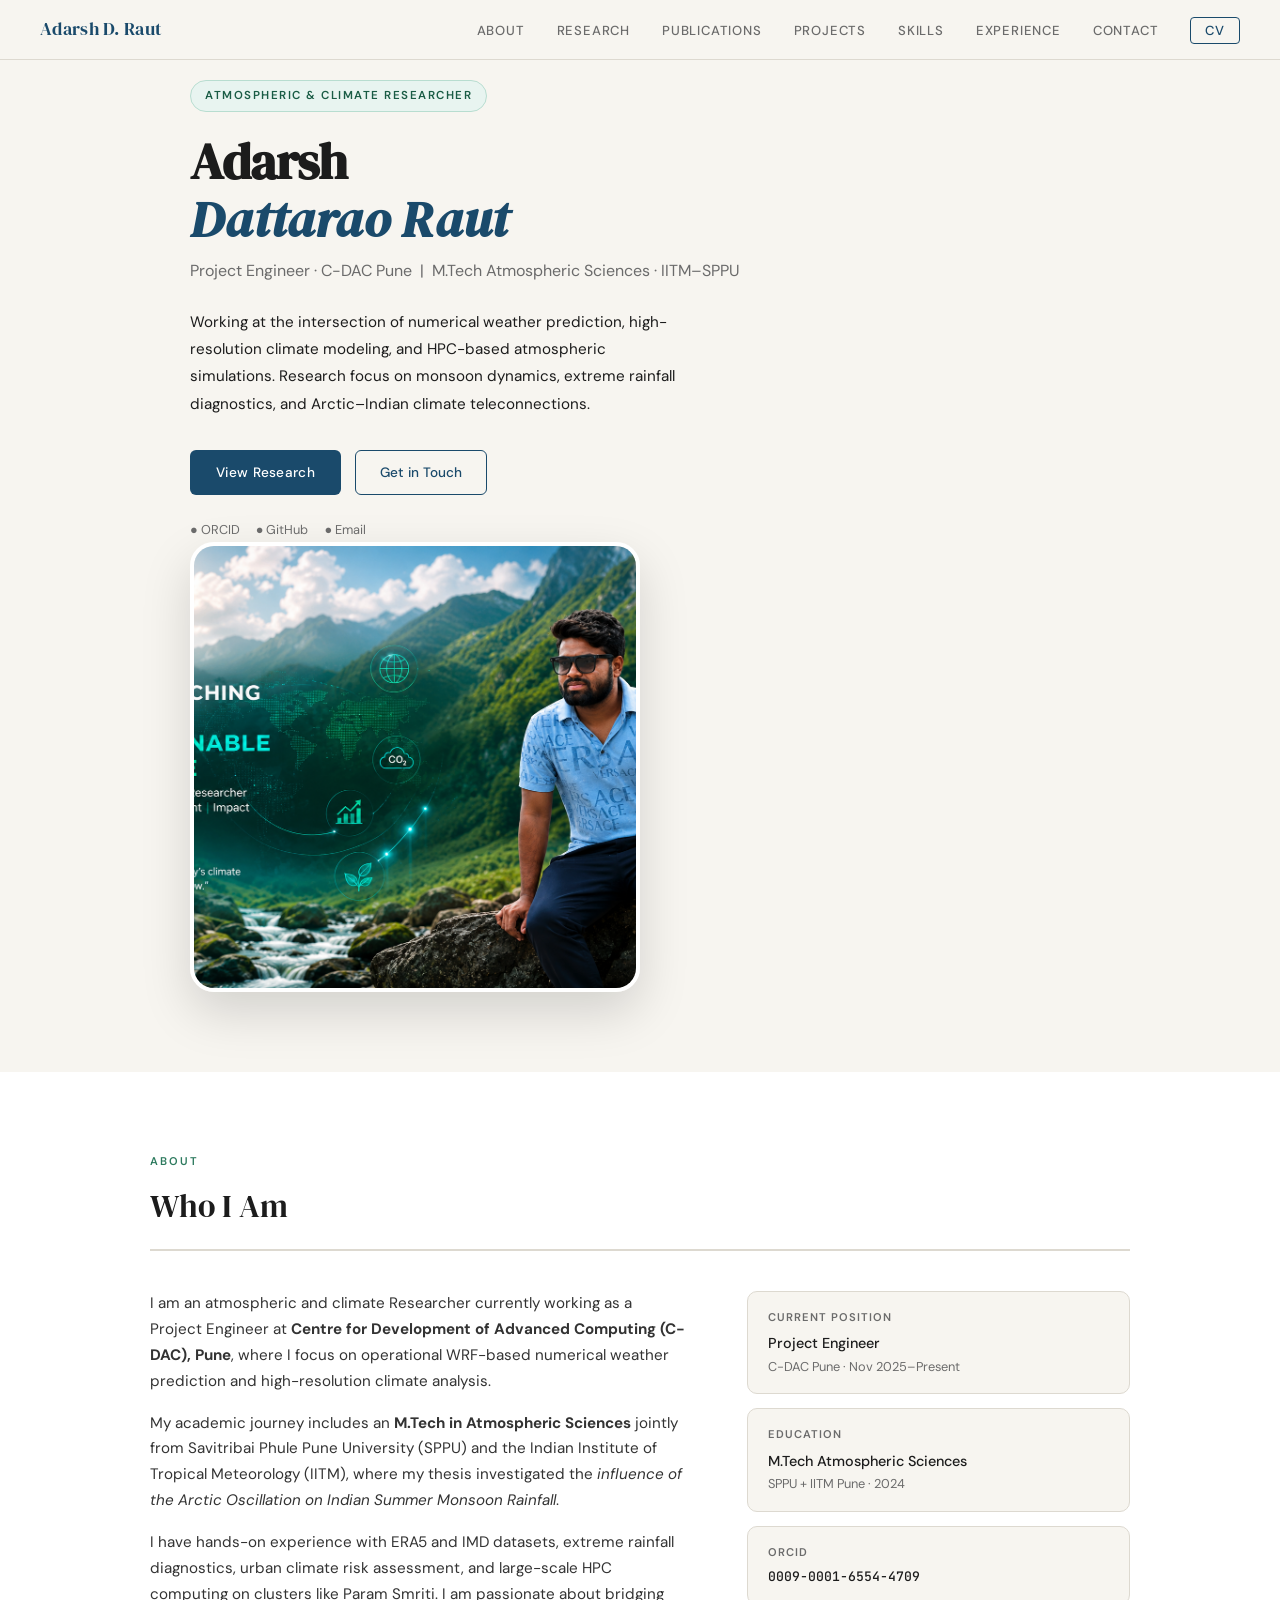
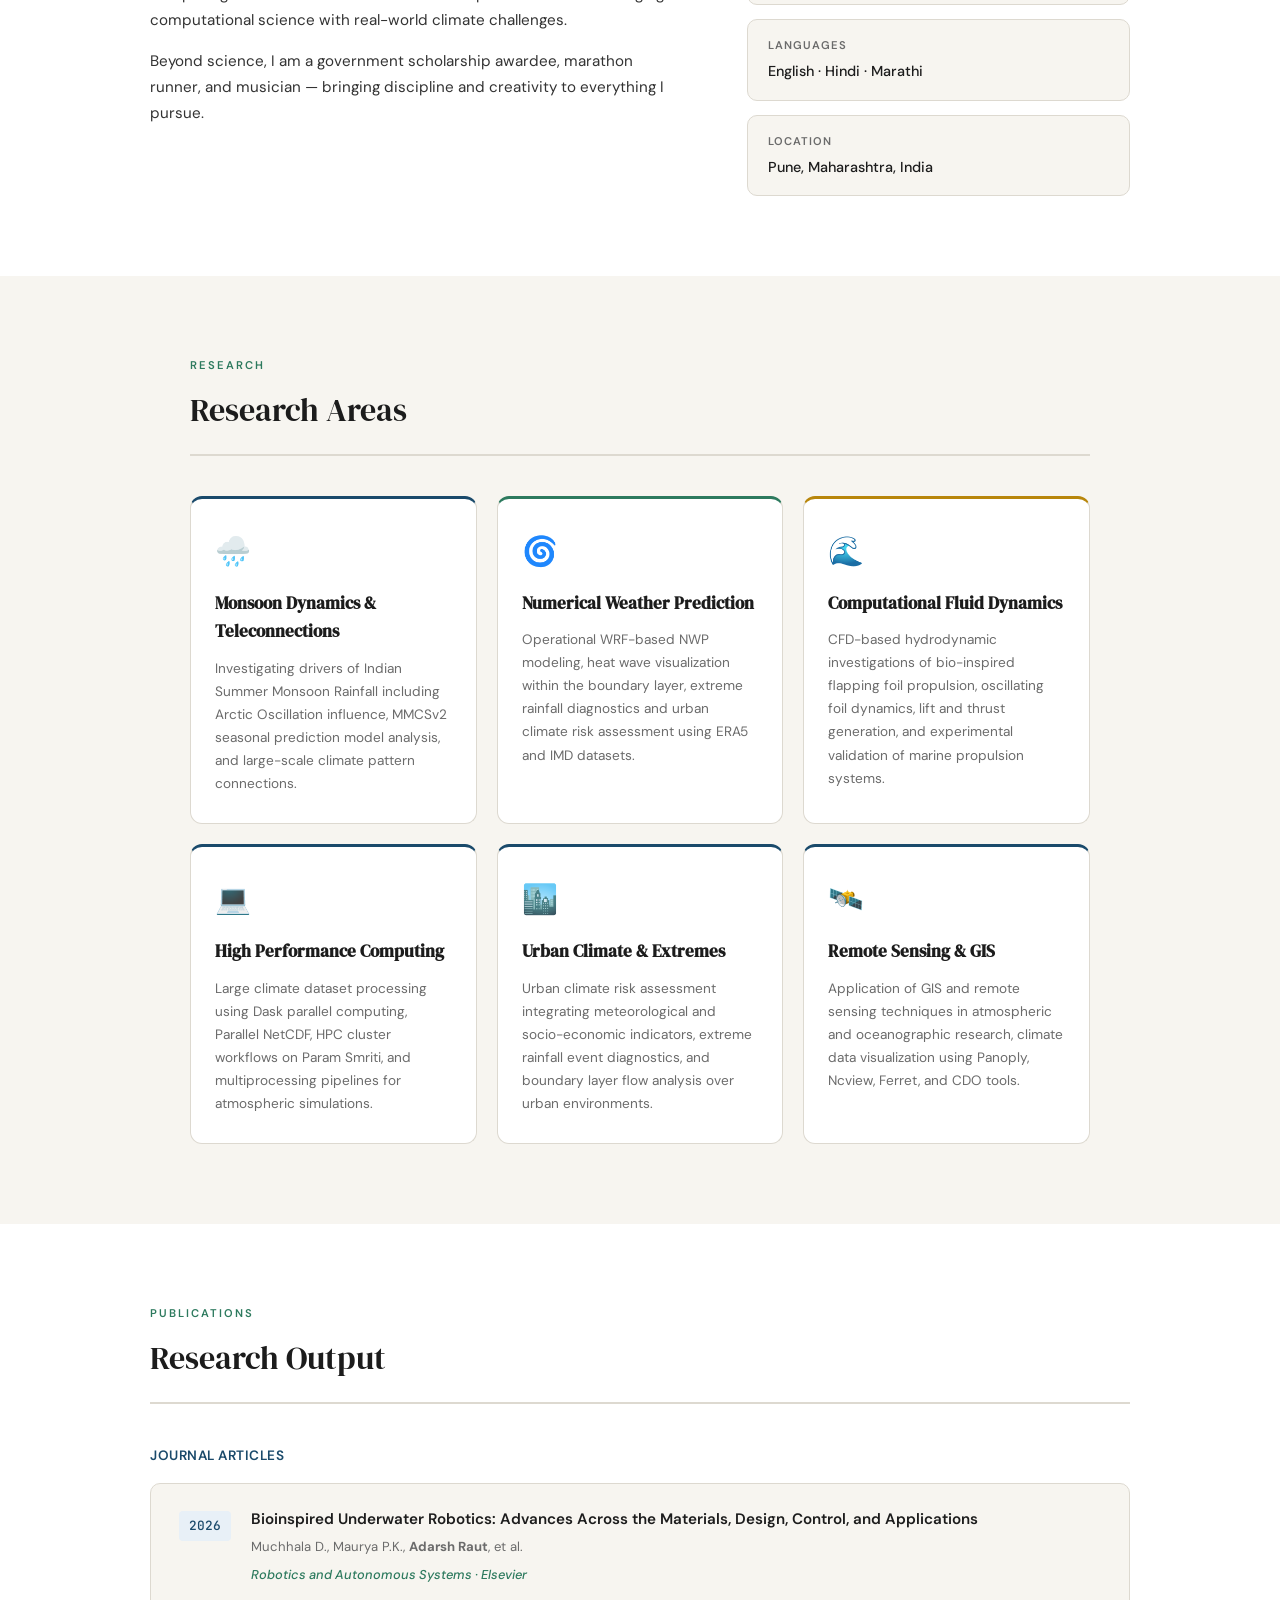
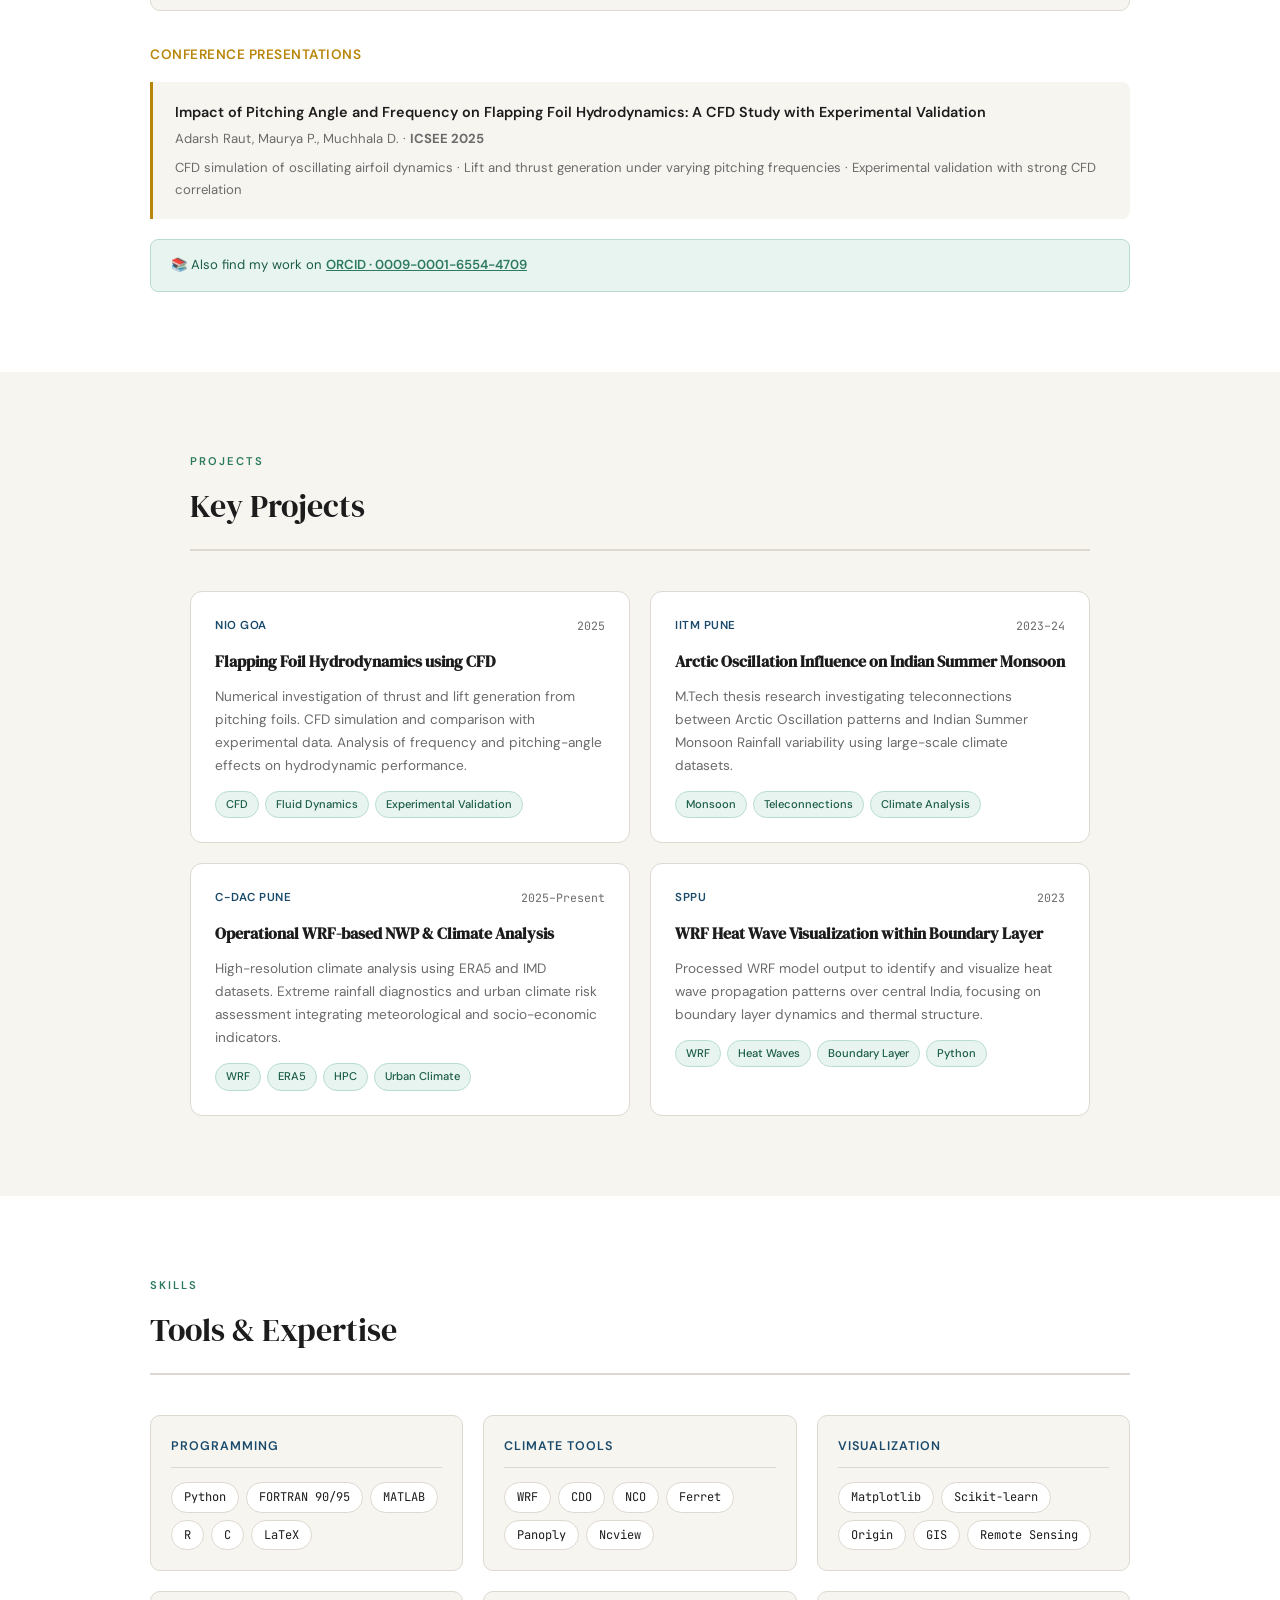
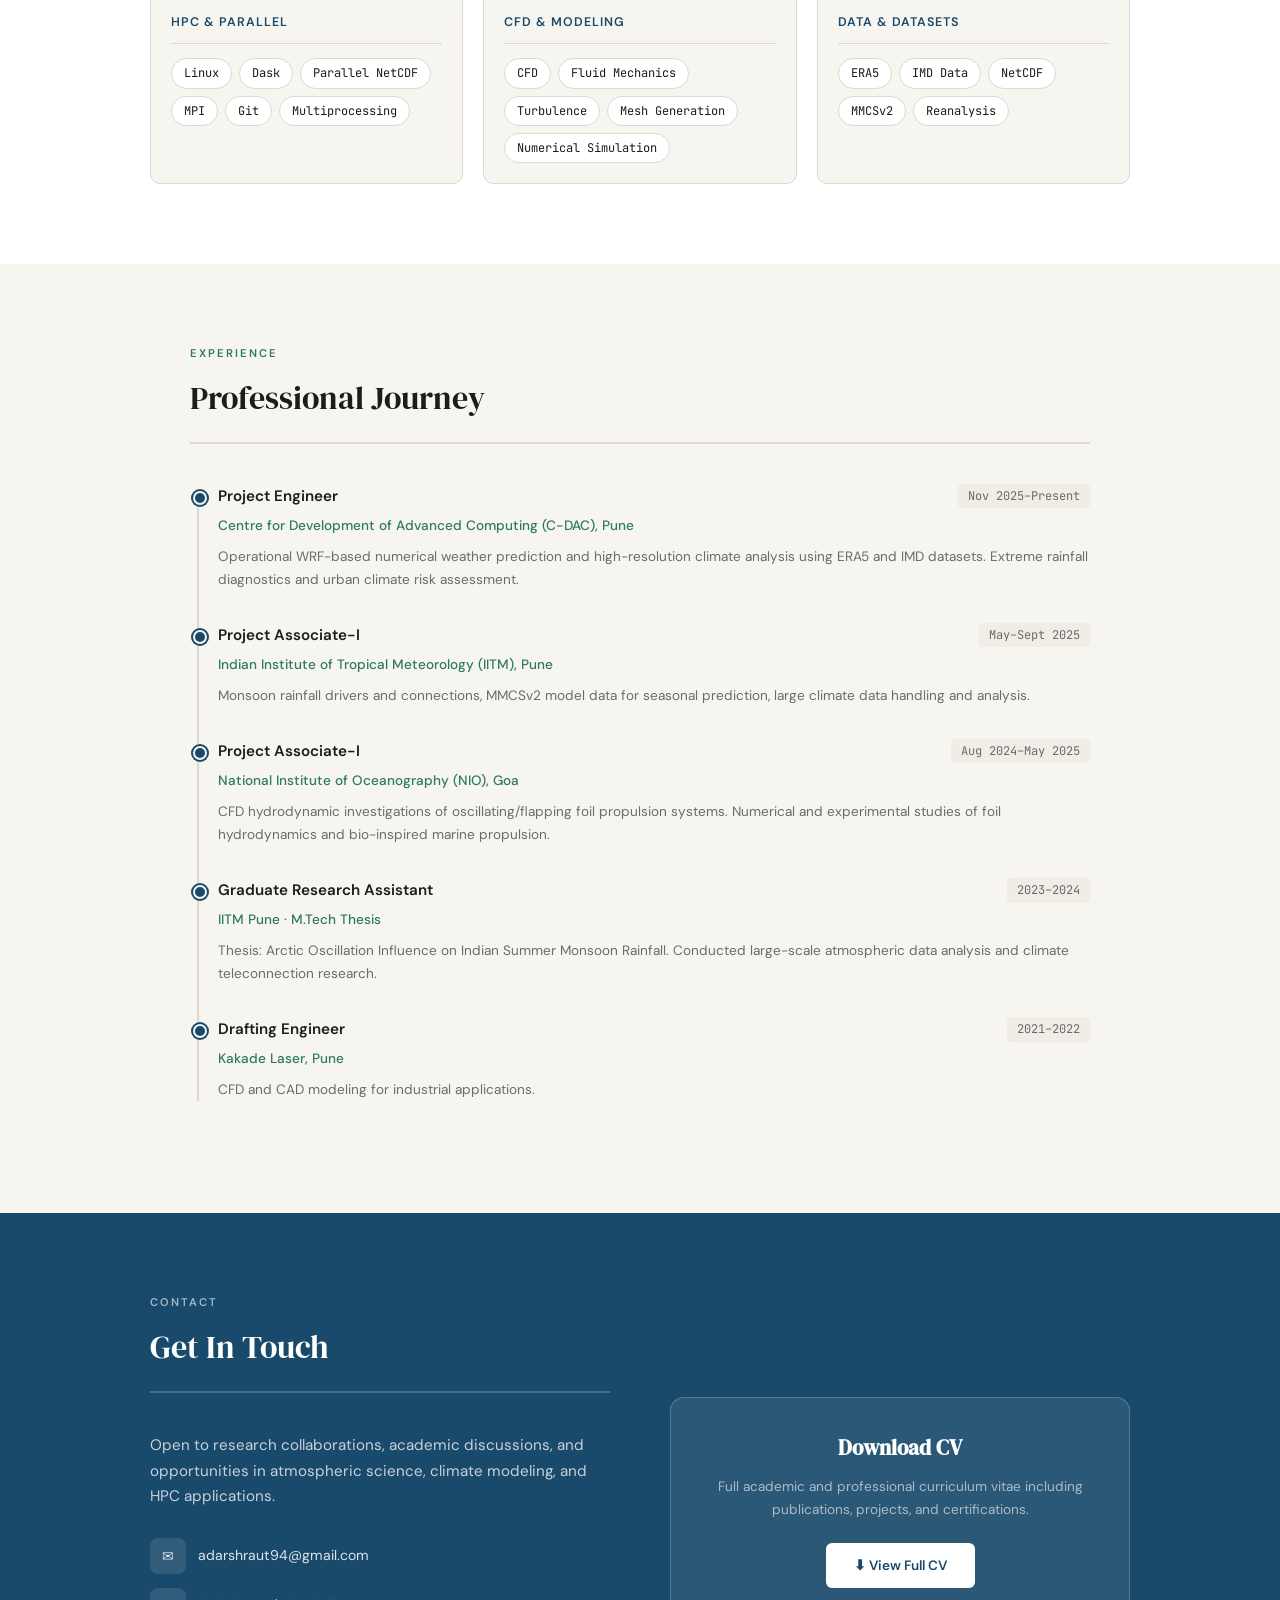
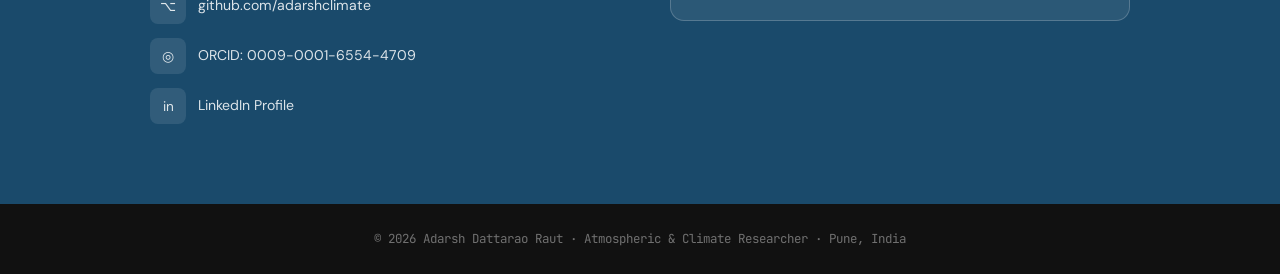
==== portfolio/index.html @ c112fa83 "Update #hero section styles in index.html Refactored the #hero section styles for improved layout an" ====
<!DOCTYPE html>
<html lang="en">
<head>
<meta charset="UTF-8">
<meta name="viewport" content="width=device-width, initial-scale=1.0">
<title>Adarsh Dattarao Raut | Climate & Atmospheric Researcher</title>
<style>
@import url('https://fonts.googleapis.com/css2?family=DM+Serif+Display:ital@0;1&family=DM+Sans:wght@300;400;500;600&family=JetBrains+Mono:wght@400;500&display=swap');

:root {
  --bg: #f7f5f0;
  --surface: #ffffff;
  --surface2: #f0ede6;
  --accent: #1a4a6b;
  --accent2: #2d7a5e;
  --gold: #b8860b;
  --text: #1c1c1c;
  --muted: #6b6b6b;
  --border: #ddd9d0;
  --tag-bg: #e8f4f0;
  --tag-text: #1a5c45;
}

* { margin: 0; padding: 0; box-sizing: border-box; }

html { scroll-behavior: smooth; }

body {
  font-family: 'DM Sans', sans-serif;
  background: var(--bg);
  color: var(--text);
  font-size: 16px;
  line-height: 1.7;
}

/* NAV */
nav {
  position: fixed;
  top: 0; left: 0; right: 0;
  background: rgba(247,245,240,0.95);
  backdrop-filter: blur(8px);
  border-bottom: 1px solid var(--border);
  z-index: 100;
  padding: 0 40px;
  display: flex;
  align-items: center;
  justify-content: space-between;
  height: 60px;
}

.nav-logo {
  font-family: 'DM Serif Display', serif;
  font-size: 1.1rem;
  color: var(--accent);
  letter-spacing: 0.3px;
}

.nav-links {
  display: flex;
  gap: 32px;
  list-style: none;
}

.nav-links a {
  text-decoration: none;
  color: var(--muted);
  font-size: 0.82rem;
  font-weight: 500;
  letter-spacing: 0.8px;
  text-transform: uppercase;
  transition: color 0.2s;
}

.nav-links a:hover { color: var(--accent); }

/* SECTIONS */
section { padding: 80px 40px; max-width: 980px; margin: 0 auto; }

/* HERO */
#hero{
    min-height:100vh;

    background:
    linear-gradient(
        rgba(247,245,240,0.92),
        rgba(247,245,240,0.92)
    ),
    url("climate-bg.jpg");

    background-size:cover;
    background-position:center;
}

.hero-tag {
  display: inline-block;
  background: var(--tag-bg);
  color: var(--tag-text);
  font-size: 0.72rem;
  font-weight: 600;
  letter-spacing: 1.5px;
  text-transform: uppercase;
  padding: 5px 14px;
  border-radius: 20px;
  margin-bottom: 20px;
  border: 1px solid #b8ddd0;
}

.hero h1 {
  font-family: 'DM Serif Display', serif;
  font-size: 3.2rem;
  line-height: 1.15;
  color: var(--text);
  margin-bottom: 8px;
}

.hero h1 em {
  font-style: italic;
  color: var(--accent);
}

.hero-subtitle {
  font-size: 1rem;
  color: var(--muted);
  margin-bottom: 24px;
  font-weight: 400;
}

.hero-desc {
  font-size: 0.95rem;
  color: var(--text);
  max-width: 500px;
  margin-bottom: 32px;
  line-height: 1.8;
}

.hero-btns {
  display: flex;
  gap: 14px;
  flex-wrap: wrap;
}

.btn-primary {
  background: var(--accent);
  color: #fff;
  padding: 11px 26px;
  border-radius: 6px;
  text-decoration: none;
  font-size: 0.85rem;
  font-weight: 500;
  letter-spacing: 0.3px;
  transition: background 0.2s;
}

.btn-primary:hover { background: #153d5a; }

.btn-outline {
  border: 1.5px solid var(--accent);
  color: var(--accent);
  padding: 10px 24px;
  border-radius: 6px;
  text-decoration: none;
  font-size: 0.85rem;
  font-weight: 500;
  transition: all 0.2s;
}

.btn-outline:hover { background: var(--accent); color: #fff; }

.hero-avatar{
    width:450px;
    height:450px;
    border-radius:24px;
    overflow:hidden;
    box-shadow:0 20px 50px rgba(0,0,0,0.15);
    border:4px solid white;
}

.hero-avatar img{
    width:100%;
    height:100%;
    object-fit:cover;
}

.hero-links {
  display: flex;
  gap: 16px;
  margin-top: 24px;
}

.hero-links a {
  font-size: 0.8rem;
  color: var(--muted);
  text-decoration: none;
  display: flex;
  align-items: center;
  gap: 5px;
  border-bottom: 1px solid transparent;
  transition: all 0.2s;
}

.hero-links a:hover { color: var(--accent); border-color: var(--accent); }

/* SECTION HEADER */
.sec-label {
  font-size: 0.7rem;
  font-weight: 600;
  letter-spacing: 2px;
  text-transform: uppercase;
  color: var(--accent2);
  margin-bottom: 8px;
}

.sec-title {
  font-family: 'DM Serif Display', serif;
  font-size: 2rem;
  color: var(--text);
  margin-bottom: 40px;
  padding-bottom: 16px;
  border-bottom: 2px solid var(--border);
}

/* ABOUT */
#about { background: var(--surface); max-width: 100%; padding: 80px 10%; }
.about-inner { max-width: 980px; margin: 0 auto; }

.about-grid {
  display: grid;
  grid-template-columns: 1.4fr 1fr;
  gap: 60px;
  align-items: start;
}

.about-text p { margin-bottom: 16px; font-size: 0.95rem; color: #333; }

.about-info { display: flex; flex-direction: column; gap: 14px; }

.info-card {
  background: var(--bg);
  border: 1px solid var(--border);
  border-radius: 10px;
  padding: 16px 20px;
}

.info-card .label {
  font-size: 0.7rem;
  font-weight: 600;
  letter-spacing: 1px;
  text-transform: uppercase;
  color: var(--muted);
  margin-bottom: 4px;
}

.info-card .value {
  font-size: 0.9rem;
  color: var(--text);
  font-weight: 500;
}

.info-card .sub {
  font-size: 0.8rem;
  color: var(--muted);
}

/* RESEARCH */
#research { background: var(--bg); }

.research-grid {
  display: grid;
  grid-template-columns: repeat(3, 1fr);
  gap: 20px;
}

.research-card {
  background: var(--surface);
  border: 1px solid var(--border);
  border-radius: 12px;
  padding: 28px 24px;
  transition: transform 0.2s, box-shadow 0.2s;
  border-top: 3px solid var(--accent);
}

.research-card:nth-child(2) { border-top-color: var(--accent2); }
.research-card:nth-child(3) { border-top-color: var(--gold); }

.research-card:hover { transform: translateY(-3px); box-shadow: 0 8px 24px rgba(0,0,0,0.08); }

.research-icon {
  font-size: 1.8rem;
  margin-bottom: 14px;
}

.research-card h3 {
  font-family: 'DM Serif Display', serif;
  font-size: 1.05rem;
  margin-bottom: 10px;
  color: var(--text);
}

.research-card p { font-size: 0.85rem; color: var(--muted); line-height: 1.7; }

/* PUBLICATIONS */
#publications { background: var(--surface); max-width: 100%; padding: 80px 10%; }
.pub-inner { max-width: 980px; margin: 0 auto; }

.pub-item {
  background: var(--bg);
  border: 1px solid var(--border);
  border-radius: 10px;
  padding: 24px 28px;
  margin-bottom: 16px;
  display: flex;
  gap: 20px;
  align-items: flex-start;
}

.pub-year {
  font-family: 'JetBrains Mono', monospace;
  font-size: 0.8rem;
  color: var(--accent);
  font-weight: 500;
  background: #e8f0f7;
  padding: 4px 10px;
  border-radius: 4px;
  flex-shrink: 0;
  margin-top: 3px;
}

.pub-content h4 {
  font-size: 0.95rem;
  font-weight: 600;
  color: var(--text);
  margin-bottom: 5px;
  line-height: 1.5;
}

.pub-content .authors {
  font-size: 0.82rem;
  color: var(--muted);
  margin-bottom: 6px;
}

.pub-content .journal {
  font-size: 0.8rem;
  color: var(--accent2);
  font-style: italic;
  font-weight: 500;
}

.conf-item {
  border-left: 3px solid var(--gold);
  background: var(--bg);
  padding: 18px 22px;
  margin-bottom: 12px;
  border-radius: 0 8px 8px 0;
}

.conf-item h4 { font-size: 0.9rem; font-weight: 600; margin-bottom: 4px; }
.conf-item p  { font-size: 0.82rem; color: var(--muted); }

/* PROJECTS */
#projects { background: var(--bg); }

.projects-grid {
  display: grid;
  grid-template-columns: repeat(2, 1fr);
  gap: 20px;
}

.project-card {
  background: var(--surface);
  border: 1px solid var(--border);
  border-radius: 12px;
  padding: 24px;
  transition: transform 0.2s;
}

.project-card:hover { transform: translateY(-2px); }

.project-card .proj-meta {
  display: flex;
  justify-content: space-between;
  align-items: center;
  margin-bottom: 12px;
}

.proj-org {
  font-size: 0.72rem;
  font-weight: 600;
  letter-spacing: 0.5px;
  color: var(--accent);
  text-transform: uppercase;
}

.proj-year {
  font-family: 'JetBrains Mono', monospace;
  font-size: 0.72rem;
  color: var(--muted);
}

.project-card h3 {
  font-family: 'DM Serif Display', serif;
  font-size: 1rem;
  margin-bottom: 10px;
}

.project-card p { font-size: 0.85rem; color: var(--muted); line-height: 1.7; }

.proj-tags { display: flex; flex-wrap: wrap; gap: 6px; margin-top: 14px; }

.tag {
  background: var(--tag-bg);
  color: var(--tag-text);
  font-size: 0.7rem;
  font-weight: 500;
  padding: 3px 10px;
  border-radius: 20px;
  border: 1px solid #b8ddd0;
}

/* SKILLS */
#skills { background: var(--surface); max-width: 100%; padding: 80px 10%; }
.skills-inner { max-width: 980px; margin: 0 auto; }

.skills-grid {
  display: grid;
  grid-template-columns: repeat(3, 1fr);
  gap: 20px;
}

.skill-group {
  background: var(--bg);
  border: 1px solid var(--border);
  border-radius: 10px;
  padding: 20px;
}

.skill-group h3 {
  font-size: 0.78rem;
  font-weight: 600;
  letter-spacing: 1px;
  text-transform: uppercase;
  color: var(--accent);
  margin-bottom: 14px;
  padding-bottom: 10px;
  border-bottom: 1px solid var(--border);
}

.skill-list {
  display: flex;
  flex-wrap: wrap;
  gap: 7px;
}

.skill-pill {
  background: var(--surface);
  border: 1px solid var(--border);
  border-radius: 20px;
  font-size: 0.75rem;
  padding: 4px 12px;
  color: var(--text);
  font-family: 'JetBrains Mono', monospace;
}

/* EXPERIENCE TIMELINE */
#experience { background: var(--bg); }

.timeline { position: relative; padding-left: 28px; }

.timeline::before {
  content: '';
  position: absolute;
  left: 7px; top: 6px; bottom: 0;
  width: 2px;
  background: var(--border);
}

.timeline-item {
  position: relative;
  margin-bottom: 32px;
}

.timeline-item::before {
  content: '';
  position: absolute;
  left: -25px; top: 7px;
  width: 10px; height: 10px;
  border-radius: 50%;
  background: var(--accent);
  border: 2px solid var(--bg);
  box-shadow: 0 0 0 2px var(--accent);
}

.timeline-item .t-header {
  display: flex;
  justify-content: space-between;
  align-items: flex-start;
  margin-bottom: 4px;
}

.timeline-item h3 {
  font-size: 0.95rem;
  font-weight: 600;
  color: var(--text);
}

.t-date {
  font-family: 'JetBrains Mono', monospace;
  font-size: 0.75rem;
  color: var(--muted);
  background: var(--surface2);
  padding: 2px 10px;
  border-radius: 4px;
  flex-shrink: 0;
}

.t-org {
  font-size: 0.85rem;
  color: var(--accent2);
  font-weight: 500;
  margin-bottom: 8px;
}

.timeline-item p {
  font-size: 0.85rem;
  color: var(--muted);
  line-height: 1.7;
}

/* CONTACT */
#contact { background: var(--accent); max-width: 100%; padding: 80px 10%; }

.contact-inner {
  max-width: 980px;
  margin: 0 auto;
  display: grid;
  grid-template-columns: 1fr 1fr;
  gap: 60px;
  align-items: center;
}

#contact .sec-label { color: rgba(255,255,255,0.6); }
#contact .sec-title { color: #fff; border-color: rgba(255,255,255,0.2); }

.contact-desc { color: rgba(255,255,255,0.75); font-size: 0.95rem; margin-bottom: 28px; }

.contact-links { display: flex; flex-direction: column; gap: 14px; }

.contact-link {
  display: flex;
  align-items: center;
  gap: 12px;
  color: rgba(255,255,255,0.85);
  text-decoration: none;
  font-size: 0.88rem;
  transition: color 0.2s;
}

.contact-link:hover { color: #fff; }

.contact-link .c-icon {
  width: 36px; height: 36px;
  background: rgba(255,255,255,0.1);
  border-radius: 8px;
  display: flex;
  align-items: center;
  justify-content: center;
  font-size: 0.85rem;
  flex-shrink: 0;
}

.cv-box {
  background: rgba(255,255,255,0.08);
  border: 1px solid rgba(255,255,255,0.2);
  border-radius: 14px;
  padding: 32px;
  text-align: center;
}

.cv-box h3 {
  font-family: 'DM Serif Display', serif;
  font-size: 1.3rem;
  color: #fff;
  margin-bottom: 10px;
}

.cv-box p { color: rgba(255,255,255,0.6); font-size: 0.85rem; margin-bottom: 22px; }

.btn-white {
  background: #fff;
  color: var(--accent);
  padding: 11px 28px;
  border-radius: 6px;
  text-decoration: none;
  font-size: 0.85rem;
  font-weight: 600;
  display: inline-block;
  transition: background 0.2s;
}

.btn-white:hover { background: #f0f0f0; }

/* FOOTER */
footer {
  background: #111;
  color: rgba(255,255,255,0.4);
  text-align: center;
  padding: 24px;
  font-size: 0.78rem;
  font-family: 'JetBrains Mono', monospace;
}

/* RESPONSIVE */
@media (max-width: 768px) {
  nav { padding: 0 20px; }
  .nav-links { gap: 16px; }
  .nav-links a { font-size: 0.72rem; }
  section { padding: 60px 20px; }
  #hero, #about, #publications, #skills, #contact { padding-left: 20px; padding-right: 20px; }
  .hero-inner { grid-template-columns: 1fr; }
  .hero-avatar { width: 140px; height: 140px; font-size: 2.5rem; margin: 0 auto; }
  .hero h1 { font-size: 2.2rem; }
  .about-grid, .research-grid, .projects-grid, .skills-grid, .contact-inner { grid-template-columns: 1fr; }
}
</style>
</head>
<body>

<!-- NAV -->
<nav>
  <div class="nav-logo">Adarsh D. Raut</div>
  <ul class="nav-links">
    <li><a href="#about">About</a></li>
    <li><a href="#research">Research</a></li>
    <li><a href="#publications">Publications</a></li>
    <li><a href="#projects">Projects</a></li>
    <li><a href="#skills">Skills</a></li>
    <li><a href="#experience">Experience</a></li>
    <li><a href="#contact">Contact</a></li>
    <li><a href="https://adarshclimate.github.io" target="_blank" style="color:var(--accent); border:1px solid var(--accent); padding:4px 14px; border-radius:4px;">CV</a></li>
  </ul>
</nav>

<!-- HERO -->
<section id="hero">
  <div class="hero-inner">
    <div class="hero">
      <div class="hero-tag">Atmospheric & Climate Researcher</div>
      <h1>Adarsh<br><em>Dattarao Raut</em></h1>
      <div class="hero-subtitle">Project Engineer · C-DAC Pune &nbsp;|&nbsp; M.Tech Atmospheric Sciences · IITM–SPPU</div>
      <p class="hero-desc">
        Working at the intersection of numerical weather prediction, high-resolution climate modeling, 
        and HPC-based atmospheric simulations. Research focus on monsoon dynamics, extreme rainfall 
        diagnostics, and Arctic–Indian climate teleconnections.
      </p>
      <div class="hero-btns">
        <a href="#research" class="btn-primary">View Research</a>
        <a href="#contact" class="btn-outline">Get in Touch</a>
      </div>
      <div class="hero-links">
        <a href="https://orcid.org/0009-0001-6554-4709" target="_blank">&#9679; ORCID</a>
        <a href="https://github.com/adarshclimate" target="_blank">&#9679; GitHub</a>
        <a href="mailto:adarshraut94@gmail.com">&#9679; Email</a>
      </div>
    </div>
    <div class="hero-avatar">
    <img src="photo1.png" alt="Adarsh Raut">
</div>
  </div>
</section>

<!-- ABOUT -->
<section id="about">
  <div class="about-inner">
    <div class="sec-label">About</div>
    <div class="sec-title">Who I Am</div>
    <div class="about-grid">
      <div class="about-text">
        <p>
          I am an atmospheric and climate Researcher currently working as a Project Engineer at 
          <strong>Centre for Development of Advanced Computing (C-DAC), Pune</strong>, where I focus on 
          operational WRF-based numerical weather prediction and high-resolution climate analysis.
        </p>
        <p>
          My academic journey includes an <strong>M.Tech in Atmospheric Sciences</strong> jointly from 
          Savitribai Phule Pune University (SPPU) and the Indian Institute of Tropical Meteorology (IITM), 
          where my thesis investigated the <em>influence of the Arctic Oscillation on Indian Summer Monsoon Rainfall</em>.
        </p>
        <p>
          I have hands-on experience with ERA5 and IMD datasets, extreme rainfall diagnostics, urban climate 
          risk assessment, and large-scale HPC computing on clusters like Param Smriti. 
          I am passionate about bridging computational science with real-world climate challenges.
        </p>
        <p>
          Beyond science, I am a government scholarship awardee, marathon runner, and musician — 
          bringing discipline and creativity to everything I pursue.
        </p>
      </div>
      <div class="about-info">
        <div class="info-card">
          <div class="label">Current Position</div>
          <div class="value">Project Engineer</div>
          <div class="sub">C-DAC Pune · Nov 2025–Present</div>
        </div>
        <div class="info-card">
          <div class="label">Education</div>
          <div class="value">M.Tech Atmospheric Sciences</div>
          <div class="sub">SPPU + IITM Pune · 2024</div>
        </div>
        <div class="info-card">
          <div class="label">ORCID</div>
          <div class="value" style="font-family:'JetBrains Mono',monospace; font-size:0.82rem;">0009-0001-6554-4709</div>
        </div>
        <div class="info-card">
          <div class="label">Languages</div>
          <div class="value">English · Hindi · Marathi</div>
        </div>
        <div class="info-card">
          <div class="label">Location</div>
          <div class="value">Pune, Maharashtra, India</div>
        </div>
      </div>
    </div>
  </div>
</section>

<!-- RESEARCH -->
<section id="research">
  <div class="sec-label">Research</div>
  <div class="sec-title">Research Areas</div>
  <div class="research-grid">
    <div class="research-card">
      <div class="research-icon">🌧️</div>
      <h3>Monsoon Dynamics & Teleconnections</h3>
      <p>Investigating drivers of Indian Summer Monsoon Rainfall including Arctic Oscillation influence, MMCSv2 seasonal prediction model analysis, and large-scale climate pattern connections.</p>
    </div>
    <div class="research-card">
      <div class="research-icon">🌀</div>
      <h3>Numerical Weather Prediction</h3>
      <p>Operational WRF-based NWP modeling, heat wave visualization within the boundary layer, extreme rainfall diagnostics and urban climate risk assessment using ERA5 and IMD datasets.</p>
    </div>
    <div class="research-card">
      <div class="research-icon">🌊</div>
      <h3>Computational Fluid Dynamics</h3>
      <p>CFD-based hydrodynamic investigations of bio-inspired flapping foil propulsion, oscillating foil dynamics, lift and thrust generation, and experimental validation of marine propulsion systems.</p>
    </div>
    <div class="research-card">
      <div class="research-icon">💻</div>
      <h3>High Performance Computing</h3>
      <p>Large climate dataset processing using Dask parallel computing, Parallel NetCDF, HPC cluster workflows on Param Smriti, and multiprocessing pipelines for atmospheric simulations.</p>
    </div>
    <div class="research-card">
      <div class="research-icon">🏙️</div>
      <h3>Urban Climate & Extremes</h3>
      <p>Urban climate risk assessment integrating meteorological and socio-economic indicators, extreme rainfall event diagnostics, and boundary layer flow analysis over urban environments.</p>
    </div>
    <div class="research-card">
      <div class="research-icon">🛰️</div>
      <h3>Remote Sensing & GIS</h3>
      <p>Application of GIS and remote sensing techniques in atmospheric and oceanographic research, climate data visualization using Panoply, Ncview, Ferret, and CDO tools.</p>
    </div>
  </div>
</section>

<!-- PUBLICATIONS -->
<section id="publications">
  <div class="pub-inner">
    <div class="sec-label">Publications</div>
    <div class="sec-title">Research Output</div>

    <h3 style="font-size:0.85rem; font-weight:600; letter-spacing:0.5px; color:var(--accent); margin-bottom:16px; text-transform:uppercase;">Journal Articles</h3>

    <div class="pub-item">
      <div class="pub-year">2026</div>
      <div class="pub-content">
        <h4>Bioinspired Underwater Robotics: Advances Across the Materials, Design, Control, and Applications</h4>
        <div class="authors">Muchhala D., Maurya P.K., <strong>Adarsh Raut</strong>, et al.</div>
        <div class="journal">Robotics and Autonomous Systems · Elsevier</div>
      </div>
    </div>

    <h3 style="font-size:0.85rem; font-weight:600; letter-spacing:0.5px; color:var(--gold); margin-bottom:16px; margin-top:32px; text-transform:uppercase;">Conference Presentations</h3>

    <div class="conf-item">
      <h4>Impact of Pitching Angle and Frequency on Flapping Foil Hydrodynamics: A CFD Study with Experimental Validation</h4>
      <p>Adarsh Raut, Maurya P., Muchhala D. · <strong>ICSEE 2025</strong></p>
      <p style="margin-top:6px;">CFD simulation of oscillating airfoil dynamics · Lift and thrust generation under varying pitching frequencies · Experimental validation with strong CFD correlation</p>
    </div>

    <div style="margin-top:20px; background:var(--tag-bg); border:1px solid #b8ddd0; border-radius:8px; padding:14px 20px;">
      <p style="font-size:0.82rem; color:var(--tag-text);">
        &#128218; Also find my work on 
        <a href="https://orcid.org/0009-0001-6554-4709" target="_blank" style="color:var(--accent2); font-weight:600;">ORCID · 0009-0001-6554-4709</a>
      </p>
    </div>
  </div>
</section>

<!-- PROJECTS -->
<section id="projects">
  <div class="sec-label">Projects</div>
  <div class="sec-title">Key Projects</div>
  <div class="projects-grid">
    <div class="project-card">
      <div class="proj-meta">
        <span class="proj-org">NIO Goa</span>
        <span class="proj-year">2025</span>
      </div>
      <h3>Flapping Foil Hydrodynamics using CFD</h3>
      <p>Numerical investigation of thrust and lift generation from pitching foils. CFD simulation and comparison with experimental data. Analysis of frequency and pitching-angle effects on hydrodynamic performance.</p>
      <div class="proj-tags">
        <span class="tag">CFD</span>
        <span class="tag">Fluid Dynamics</span>
        <span class="tag">Experimental Validation</span>
      </div>
    </div>

    <div class="project-card">
      <div class="proj-meta">
        <span class="proj-org">IITM Pune</span>
        <span class="proj-year">2023–24</span>
      </div>
      <h3>Arctic Oscillation Influence on Indian Summer Monsoon</h3>
      <p>M.Tech thesis research investigating teleconnections between Arctic Oscillation patterns and Indian Summer Monsoon Rainfall variability using large-scale climate datasets.</p>
      <div class="proj-tags">
        <span class="tag">Monsoon</span>
        <span class="tag">Teleconnections</span>
        <span class="tag">Climate Analysis</span>
      </div>
    </div>

    <div class="project-card">
      <div class="proj-meta">
        <span class="proj-org">C-DAC Pune</span>
        <span class="proj-year">2025–Present</span>
      </div>
      <h3>Operational WRF-based NWP & Climate Analysis</h3>
      <p>High-resolution climate analysis using ERA5 and IMD datasets. Extreme rainfall diagnostics and urban climate risk assessment integrating meteorological and socio-economic indicators.</p>
      <div class="proj-tags">
        <span class="tag">WRF</span>
        <span class="tag">ERA5</span>
        <span class="tag">HPC</span>
        <span class="tag">Urban Climate</span>
      </div>
    </div>

    <div class="project-card">
      <div class="proj-meta">
        <span class="proj-org">SPPU</span>
        <span class="proj-year">2023</span>
      </div>
      <h3>WRF Heat Wave Visualization within Boundary Layer</h3>
      <p>Processed WRF model output to identify and visualize heat wave propagation patterns over central India, focusing on boundary layer dynamics and thermal structure.</p>
      <div class="proj-tags">
        <span class="tag">WRF</span>
        <span class="tag">Heat Waves</span>
        <span class="tag">Boundary Layer</span>
        <span class="tag">Python</span>
      </div>
    </div>
  </div>
</section>

<!-- SKILLS -->
<section id="skills">
  <div class="skills-inner">
    <div class="sec-label">Skills</div>
    <div class="sec-title">Tools & Expertise</div>
    <div class="skills-grid">
      <div class="skill-group">
        <h3>Programming</h3>
        <div class="skill-list">
          <span class="skill-pill">Python</span>
          <span class="skill-pill">FORTRAN 90/95</span>
          <span class="skill-pill">MATLAB</span>
          <span class="skill-pill">R</span>
          <span class="skill-pill">C</span>
          <span class="skill-pill">LaTeX</span>
        </div>
      </div>
      <div class="skill-group">
        <h3>Climate Tools</h3>
        <div class="skill-list">
          <span class="skill-pill">WRF</span>
          <span class="skill-pill">CDO</span>
          <span class="skill-pill">NCO</span>
          <span class="skill-pill">Ferret</span>
          <span class="skill-pill">Panoply</span>
          <span class="skill-pill">Ncview</span>
        </div>
      </div>
      <div class="skill-group">
        <h3>Visualization</h3>
        <div class="skill-list">
          <span class="skill-pill">Matplotlib</span>
          <span class="skill-pill">Scikit-learn</span>
          <span class="skill-pill">Origin</span>
          <span class="skill-pill">GIS</span>
          <span class="skill-pill">Remote Sensing</span>
        </div>
      </div>
      <div class="skill-group">
        <h3>HPC & Parallel</h3>
        <div class="skill-list">
          <span class="skill-pill">Linux</span>
          <span class="skill-pill">Dask</span>
          <span class="skill-pill">Parallel NetCDF</span>
          <span class="skill-pill">MPI</span>
          <span class="skill-pill">Git</span>
          <span class="skill-pill">Multiprocessing</span>
        </div>
      </div>
      <div class="skill-group">
        <h3>CFD & Modeling</h3>
        <div class="skill-list">
          <span class="skill-pill">CFD</span>
          <span class="skill-pill">Fluid Mechanics</span>
          <span class="skill-pill">Turbulence</span>
          <span class="skill-pill">Mesh Generation</span>
          <span class="skill-pill">Numerical Simulation</span>
        </div>
      </div>
      <div class="skill-group">
        <h3>Data & Datasets</h3>
        <div class="skill-list">
          <span class="skill-pill">ERA5</span>
          <span class="skill-pill">IMD Data</span>
          <span class="skill-pill">NetCDF</span>
          <span class="skill-pill">MMCSv2</span>
          <span class="skill-pill">Reanalysis</span>
        </div>
      </div>
    </div>
  </div>
</section>

<!-- EXPERIENCE -->
<section id="experience">
  <div class="sec-label">Experience</div>
  <div class="sec-title">Professional Journey</div>
  <div class="timeline">

    <div class="timeline-item">
      <div class="t-header">
        <h3>Project Engineer</h3>
        <span class="t-date">Nov 2025–Present</span>
      </div>
      <div class="t-org">Centre for Development of Advanced Computing (C-DAC), Pune</div>
      <p>Operational WRF-based numerical weather prediction and high-resolution climate analysis using ERA5 and IMD datasets. Extreme rainfall diagnostics and urban climate risk assessment.</p>
    </div>

    <div class="timeline-item">
      <div class="t-header">
        <h3>Project Associate-I</h3>
        <span class="t-date">May–Sept 2025</span>
      </div>
      <div class="t-org">Indian Institute of Tropical Meteorology (IITM), Pune</div>
      <p>Monsoon rainfall drivers and connections, MMCSv2 model data for seasonal prediction, large climate data handling and analysis.</p>
    </div>

    <div class="timeline-item">
      <div class="t-header">
        <h3>Project Associate-I</h3>
        <span class="t-date">Aug 2024–May 2025</span>
      </div>
      <div class="t-org">National Institute of Oceanography (NIO), Goa</div>
      <p>CFD hydrodynamic investigations of oscillating/flapping foil propulsion systems. Numerical and experimental studies of foil hydrodynamics and bio-inspired marine propulsion.</p>
    </div>

    <div class="timeline-item">
      <div class="t-header">
        <h3>Graduate Research Assistant</h3>
        <span class="t-date">2023–2024</span>
      </div>
      <div class="t-org">IITM Pune · M.Tech Thesis</div>
      <p>Thesis: Arctic Oscillation Influence on Indian Summer Monsoon Rainfall. Conducted large-scale atmospheric data analysis and climate teleconnection research.</p>
    </div>

    <div class="timeline-item">
      <div class="t-header">
        <h3>Drafting Engineer</h3>
        <span class="t-date">2021–2022</span>
      </div>
      <div class="t-org">Kakade Laser, Pune</div>
      <p>CFD and CAD modeling for industrial applications.</p>
    </div>

  </div>
</section>

<!-- CONTACT -->
<section id="contact">
  <div class="contact-inner">
    <div>
      <div class="sec-label">Contact</div>
      <div class="sec-title">Get In Touch</div>
      <p class="contact-desc">Open to research collaborations, academic discussions, and opportunities in atmospheric science, climate modeling, and HPC applications.</p>
      <div class="contact-links">
        <a href="mailto:adarshraut94@gmail.com" class="contact-link">
          <div class="c-icon">✉</div>
          adarshraut94@gmail.com
        </a>
        <a href="https://github.com/adarshclimate" target="_blank" class="contact-link">
          <div class="c-icon">⌥</div>
          github.com/adarshclimate
        </a>
        <a href="https://orcid.org/0009-0001-6554-4709" target="_blank" class="contact-link">
          <div class="c-icon">◎</div>
          ORCID: 0009-0001-6554-4709
        </a>
        <a href="https://www.linkedin.com/in/mr-adarsh-raut-b6766926b" target="_blank" class="contact-link">
          <div class="c-icon">in</div>
          LinkedIn Profile
        </a>
      </div>
    </div>
    <div class="cv-box">
      <h3>Download CV</h3>
      <p>Full academic and professional curriculum vitae including publications, projects, and certifications.</p>
      <a href="https://adarshclimate.github.io" target="_blank" class="btn-white">⬇ View Full CV</a>
    </div>
  </div>
</section>

<footer>
  © 2026 Adarsh Dattarao Raut · Atmospheric & Climate Researcher · Pune, India
</footer>

</body>
</html>
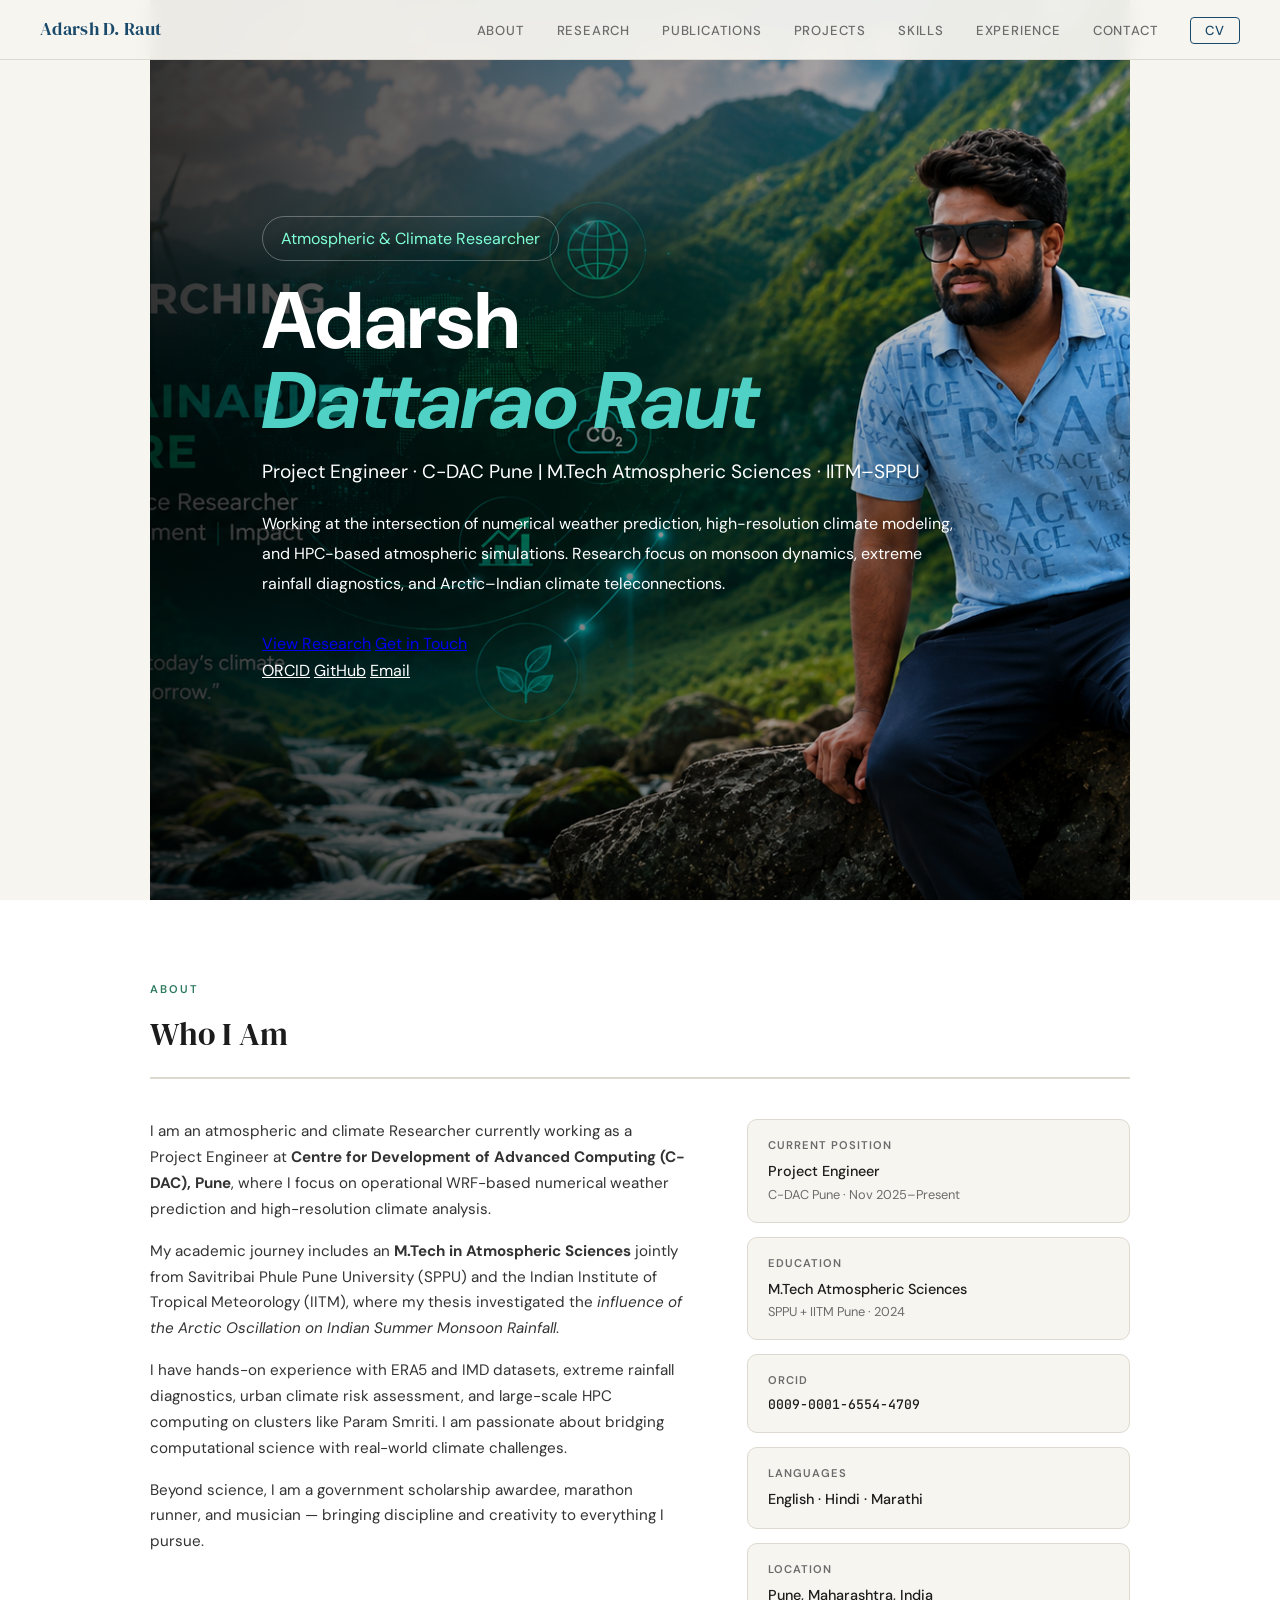
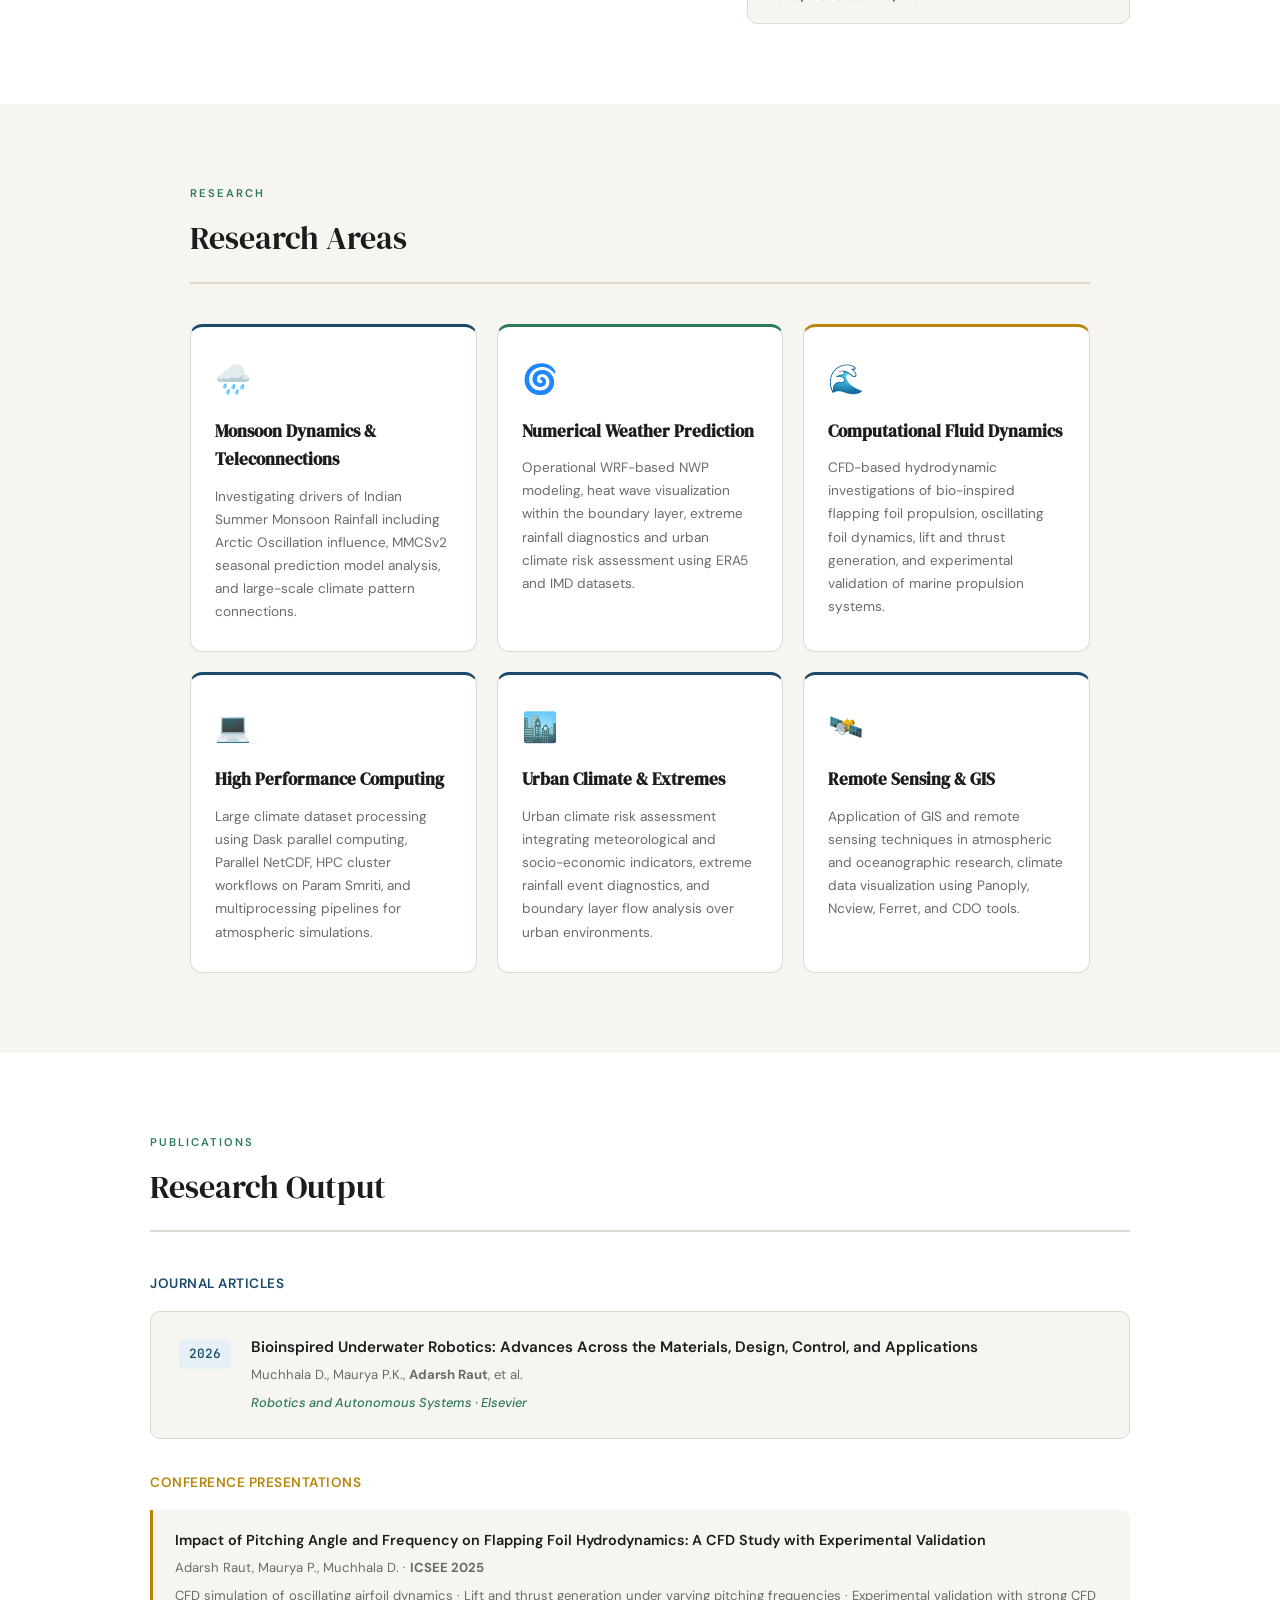
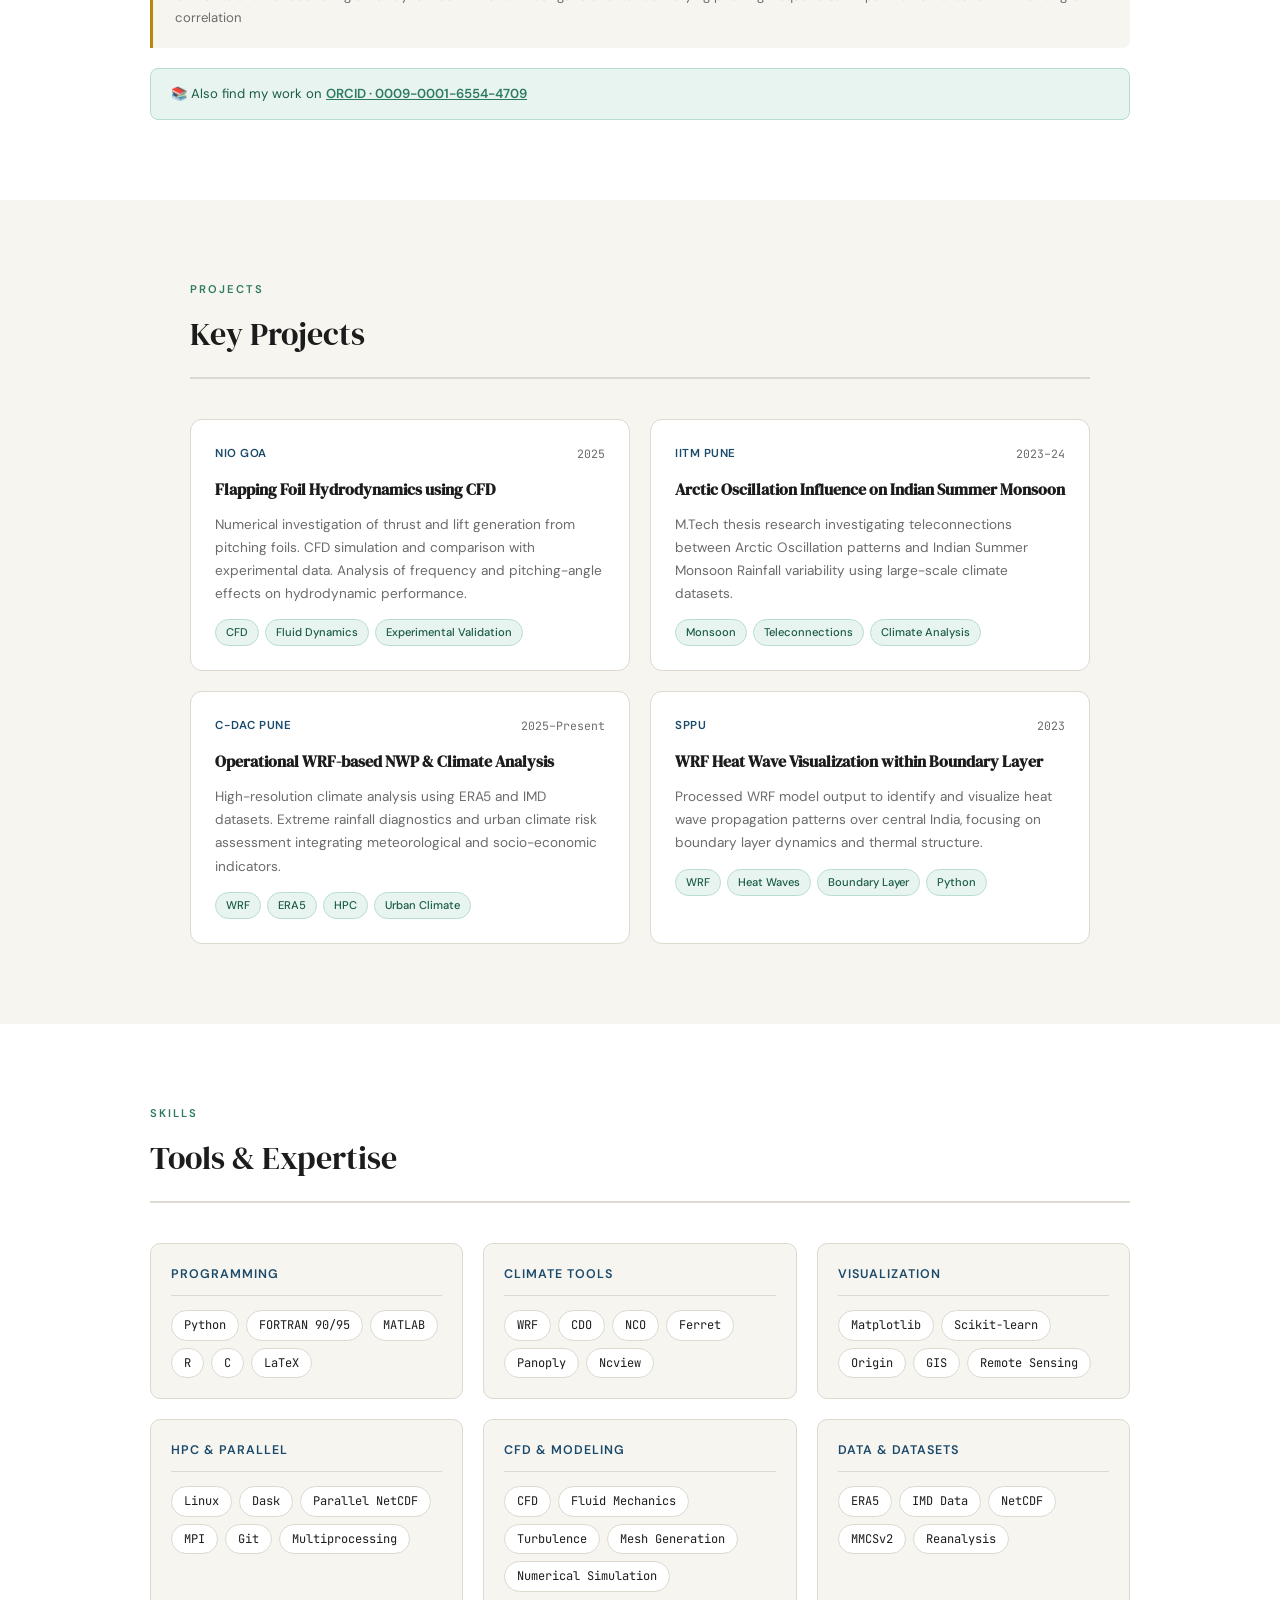
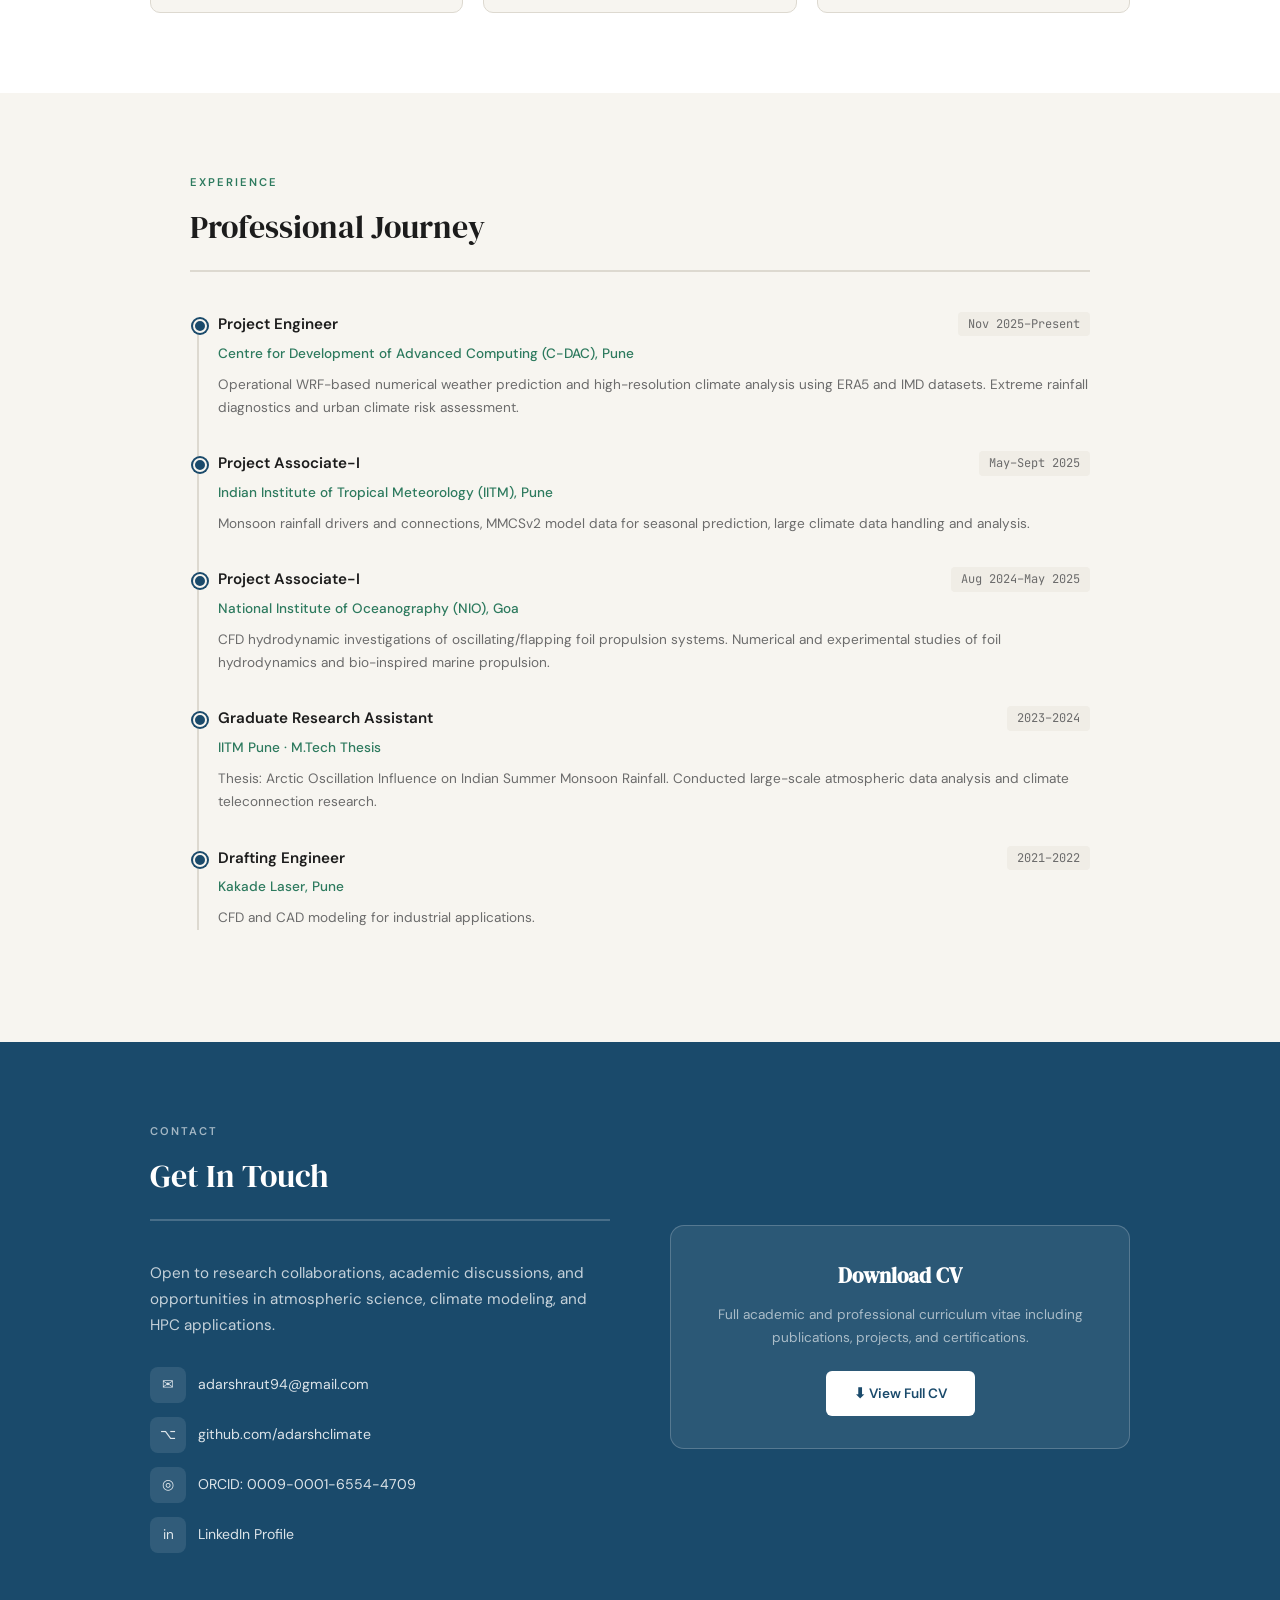
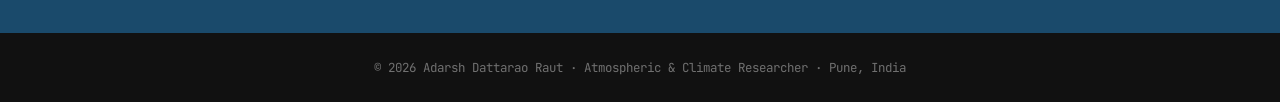
==== commit bcc52f75: "Update hero section styles and content" ====
--- a/portfolio/index.html
+++ b/portfolio/index.html
@@ -78,127 +78,74 @@
 
 /* HERO */
 #hero{
-    min-height:100vh;
-
-    background:
-    linear-gradient(
-        rgba(247,245,240,0.92),
-        rgba(247,245,240,0.92)
-    ),
-    url("climate-bg.jpg");
-
+    height:100vh;
+    width:100%;
+
+    background-image:url("photo1.png");
     background-size:cover;
     background-position:center;
-}
-
-.hero-tag {
-  display: inline-block;
-  background: var(--tag-bg);
-  color: var(--tag-text);
-  font-size: 0.72rem;
-  font-weight: 600;
-  letter-spacing: 1.5px;
-  text-transform: uppercase;
-  padding: 5px 14px;
-  border-radius: 20px;
-  margin-bottom: 20px;
-  border: 1px solid #b8ddd0;
-}
-
-.hero h1 {
-  font-family: 'DM Serif Display', serif;
-  font-size: 3.2rem;
-  line-height: 1.15;
-  color: var(--text);
-  margin-bottom: 8px;
-}
-
-.hero h1 em {
-  font-style: italic;
-  color: var(--accent);
-}
-
-.hero-subtitle {
-  font-size: 1rem;
-  color: var(--muted);
-  margin-bottom: 24px;
-  font-weight: 400;
-}
-
-.hero-desc {
-  font-size: 0.95rem;
-  color: var(--text);
-  max-width: 500px;
-  margin-bottom: 32px;
-  line-height: 1.8;
-}
-
-.hero-btns {
-  display: flex;
-  gap: 14px;
-  flex-wrap: wrap;
-}
-
-.btn-primary {
-  background: var(--accent);
-  color: #fff;
-  padding: 11px 26px;
-  border-radius: 6px;
-  text-decoration: none;
-  font-size: 0.85rem;
-  font-weight: 500;
-  letter-spacing: 0.3px;
-  transition: background 0.2s;
-}
-
-.btn-primary:hover { background: #153d5a; }
-
-.btn-outline {
-  border: 1.5px solid var(--accent);
-  color: var(--accent);
-  padding: 10px 24px;
-  border-radius: 6px;
-  text-decoration: none;
-  font-size: 0.85rem;
-  font-weight: 500;
-  transition: all 0.2s;
-}
-
-.btn-outline:hover { background: var(--accent); color: #fff; }
-
-.hero-avatar{
-    width:450px;
-    height:450px;
-    border-radius:24px;
-    overflow:hidden;
-    box-shadow:0 20px 50px rgba(0,0,0,0.15);
-    border:4px solid white;
-}
-
-.hero-avatar img{
-    width:100%;
-    height:100%;
-    object-fit:cover;
-}
-
-.hero-links {
-  display: flex;
-  gap: 16px;
-  margin-top: 24px;
-}
-
-.hero-links a {
-  font-size: 0.8rem;
-  color: var(--muted);
-  text-decoration: none;
-  display: flex;
-  align-items: center;
-  gap: 5px;
-  border-bottom: 1px solid transparent;
-  transition: all 0.2s;
-}
-
-.hero-links a:hover { color: var(--accent); border-color: var(--accent); }
+    background-repeat:no-repeat;
+
+    position:relative;
+    display:flex;
+    align-items:center;
+}
+
+.hero-overlay{
+    position:absolute;
+    inset:0;
+
+    background:linear-gradient(
+        to right,
+        rgba(0,0,0,0.80) 0%,
+        rgba(0,0,0,0.55) 35%,
+        rgba(0,0,0,0.10) 100%
+    );
+}
+
+.hero-content{
+    position:relative;
+    z-index:2;
+
+    max-width:700px;
+    margin-left:8%;
+}
+
+.hero-tag{
+    color:#7fffd4;
+    border:1px solid rgba(255,255,255,0.3);
+    padding:8px 18px;
+    border-radius:30px;
+    display:inline-block;
+    margin-bottom:20px;
+}
+
+.hero-content h1{
+    font-size:5rem;
+    line-height:1;
+    color:white;
+    margin-bottom:15px;
+}
+
+.hero-content h1 em{
+    color:#4fd1c5;
+}
+
+.hero-subtitle{
+    color:white;
+    font-size:1.2rem;
+    margin-bottom:20px;
+}
+
+.hero-desc{
+    color:white;
+    line-height:1.9;
+    margin-bottom:30px;
+}
+
+.hero-links a{
+    color:white;
+}
 
 /* SECTION HEADER */
 .sec-label {
@@ -642,30 +589,45 @@
 
 <!-- HERO -->
 <section id="hero">
-  <div class="hero-inner">
-    <div class="hero">
-      <div class="hero-tag">Atmospheric & Climate Researcher</div>
-      <h1>Adarsh<br><em>Dattarao Raut</em></h1>
-      <div class="hero-subtitle">Project Engineer · C-DAC Pune &nbsp;|&nbsp; M.Tech Atmospheric Sciences · IITM–SPPU</div>
-      <p class="hero-desc">
-        Working at the intersection of numerical weather prediction, high-resolution climate modeling, 
-        and HPC-based atmospheric simulations. Research focus on monsoon dynamics, extreme rainfall 
-        diagnostics, and Arctic–Indian climate teleconnections.
-      </p>
-      <div class="hero-btns">
-        <a href="#research" class="btn-primary">View Research</a>
-        <a href="#contact" class="btn-outline">Get in Touch</a>
-      </div>
-      <div class="hero-links">
-        <a href="https://orcid.org/0009-0001-6554-4709" target="_blank">&#9679; ORCID</a>
-        <a href="https://github.com/adarshclimate" target="_blank">&#9679; GitHub</a>
-        <a href="mailto:adarshraut94@gmail.com">&#9679; Email</a>
-      </div>
-    </div>
-    <div class="hero-avatar">
-    <img src="photo1.png" alt="Adarsh Raut">
-</div>
+
+  <div class="hero-overlay"></div>
+
+  <div class="hero-content">
+
+    <div class="hero-tag">
+      Atmospheric & Climate Researcher
+    </div>
+
+    <h1>
+      Adarsh<br>
+      <em>Dattarao Raut</em>
+    </h1>
+
+    <div class="hero-subtitle">
+      Project Engineer · C-DAC Pune |
+      M.Tech Atmospheric Sciences · IITM–SPPU
+    </div>
+
+    <p class="hero-desc">
+      Working at the intersection of numerical weather prediction,
+      high-resolution climate modeling, and HPC-based atmospheric
+      simulations. Research focus on monsoon dynamics, extreme rainfall
+      diagnostics, and Arctic–Indian climate teleconnections.
+    </p>
+
+    <div class="hero-btns">
+      <a href="#research" class="btn-primary">View Research</a>
+      <a href="#contact" class="btn-outline">Get in Touch</a>
+    </div>
+
+    <div class="hero-links">
+      <a href="https://orcid.org/0009-0001-6554-4709">ORCID</a>
+      <a href="https://github.com/adarshclimate">GitHub</a>
+      <a href="mailto:adarshraut94@gmail.com">Email</a>
+    </div>
+
   </div>
+
 </section>
 
 <!-- ABOUT -->
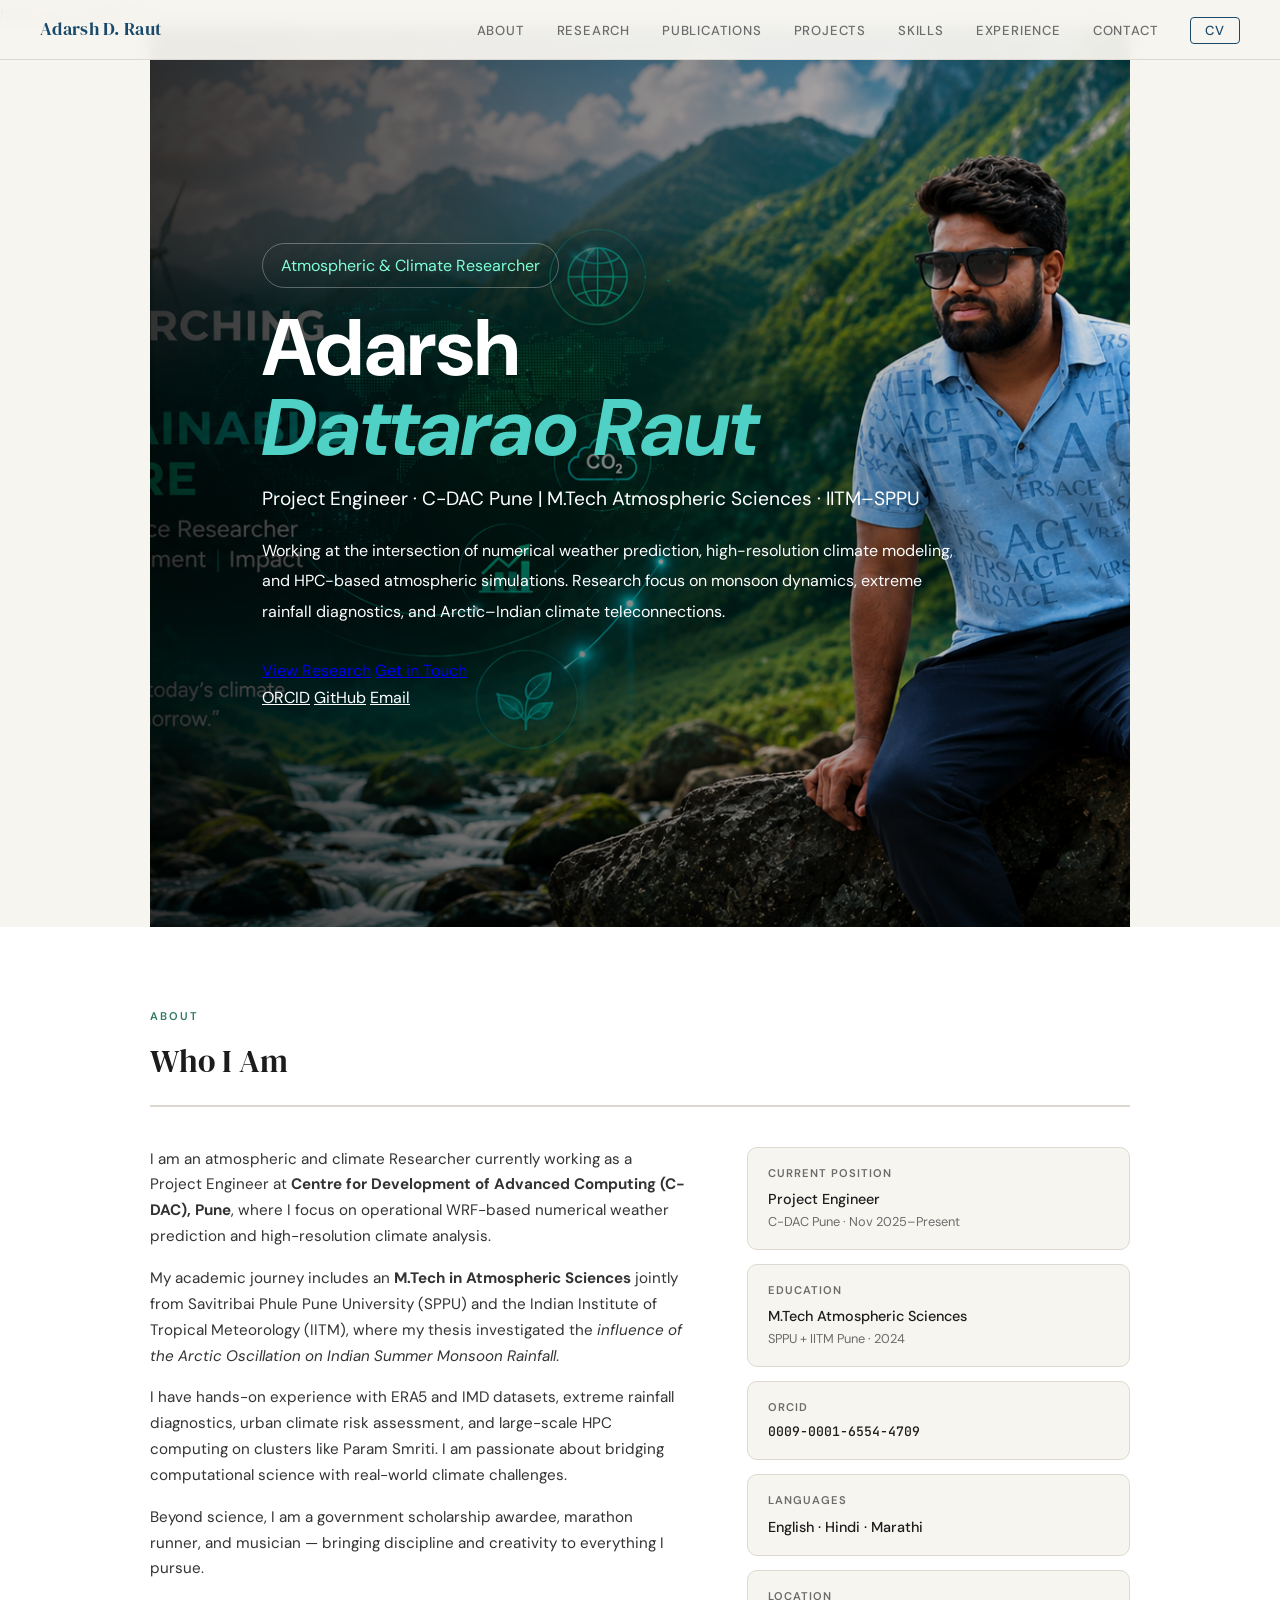
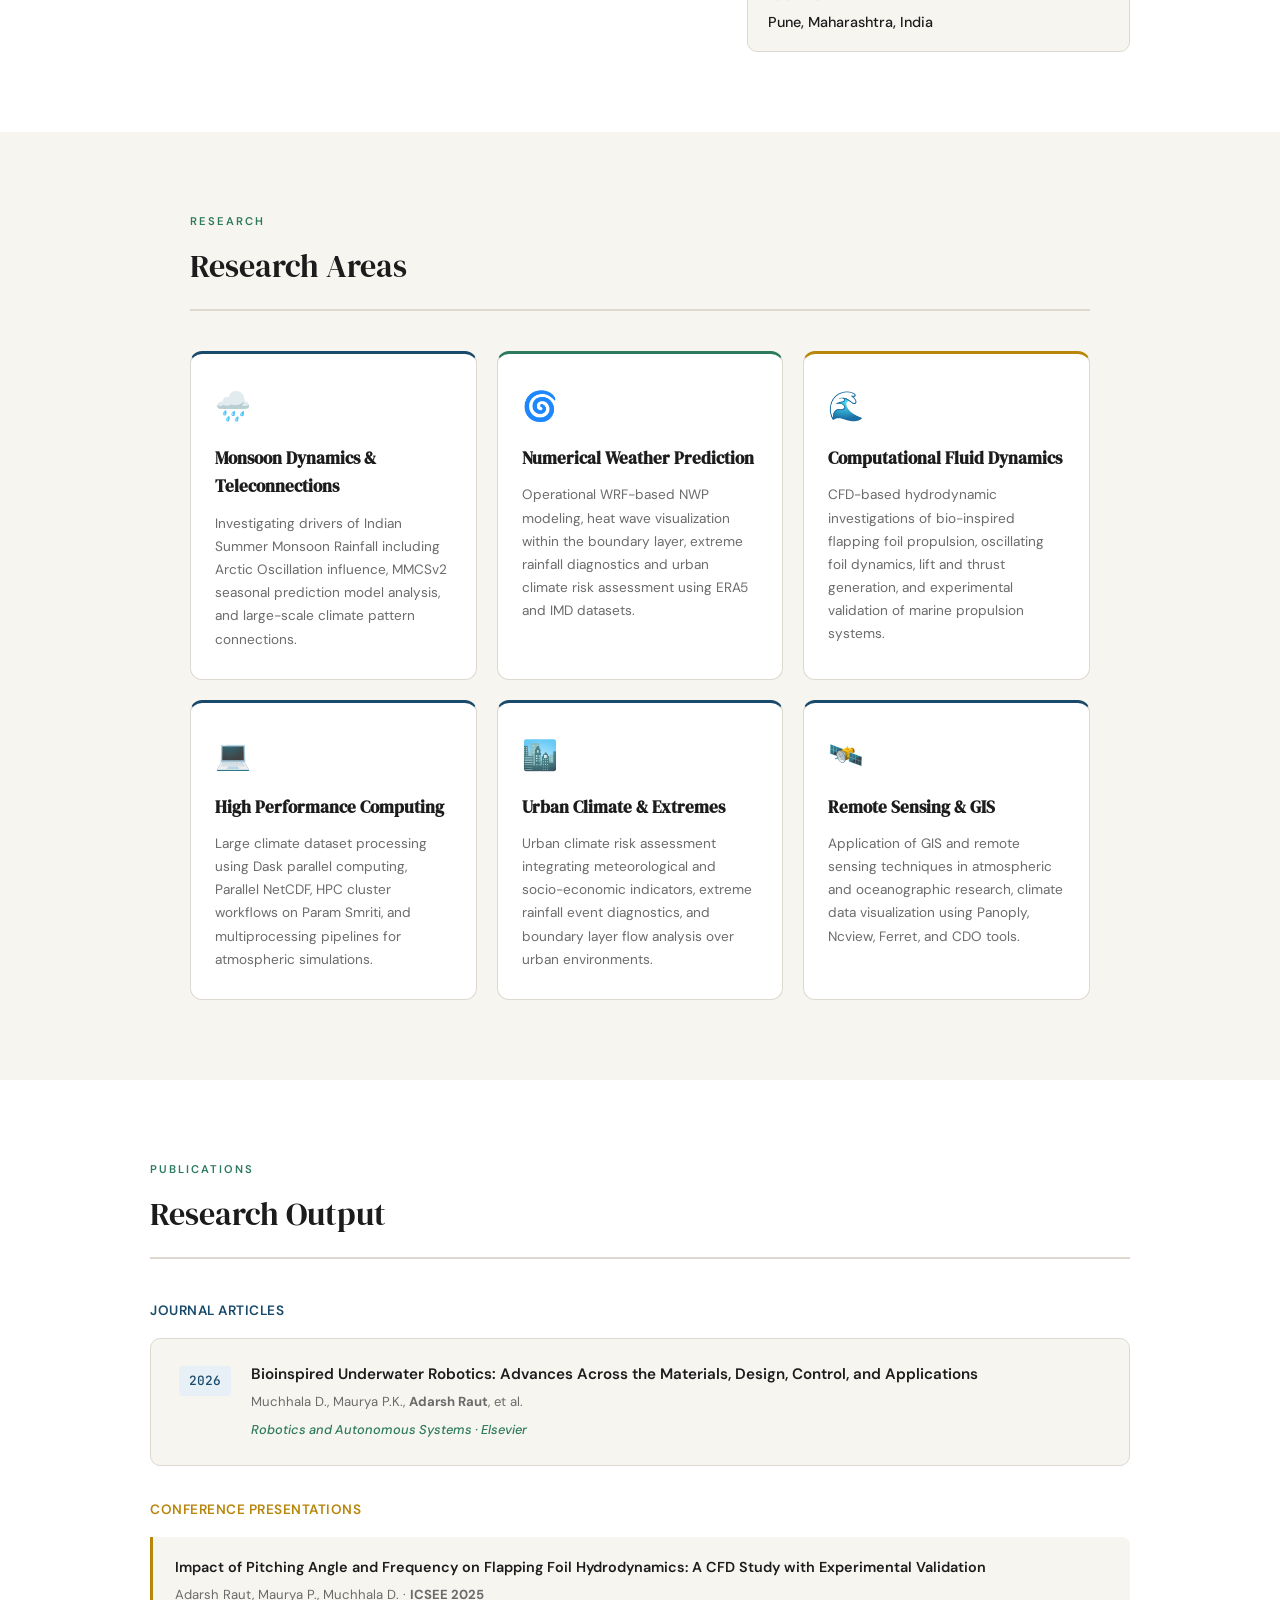
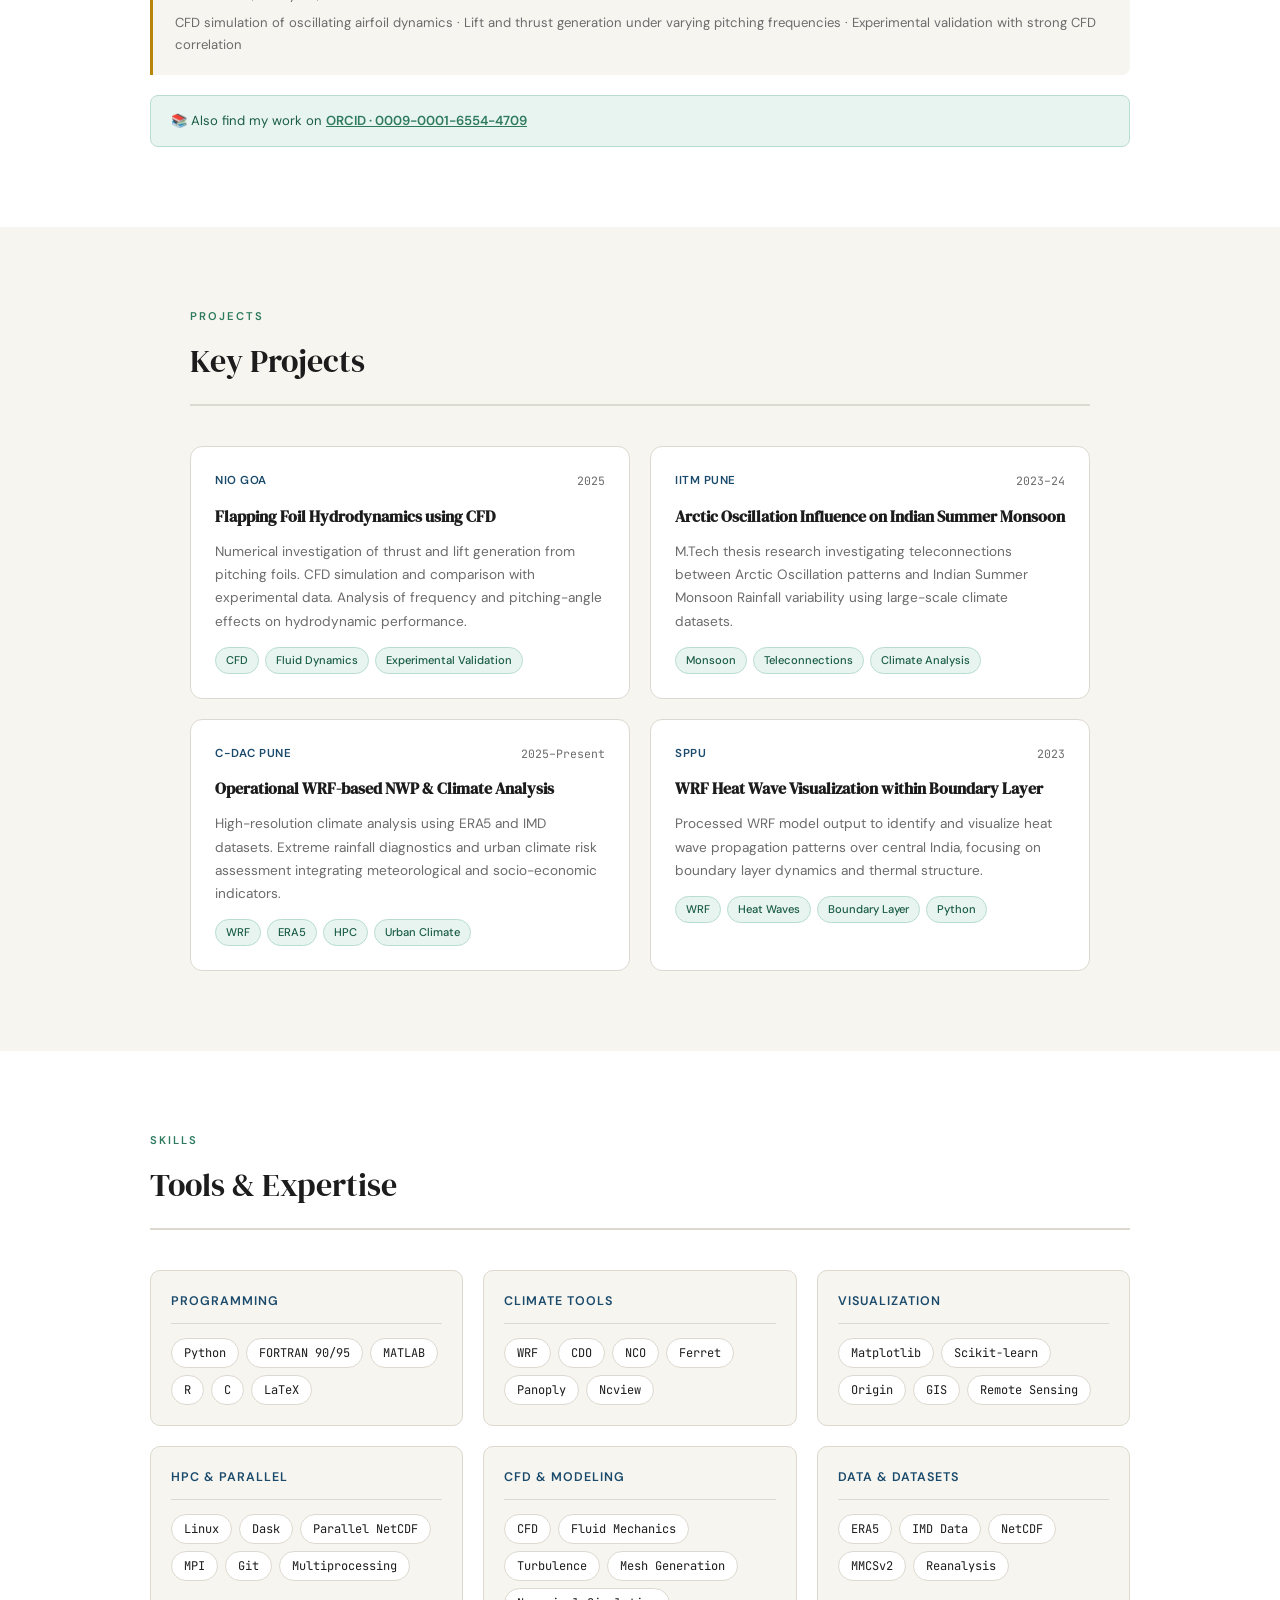
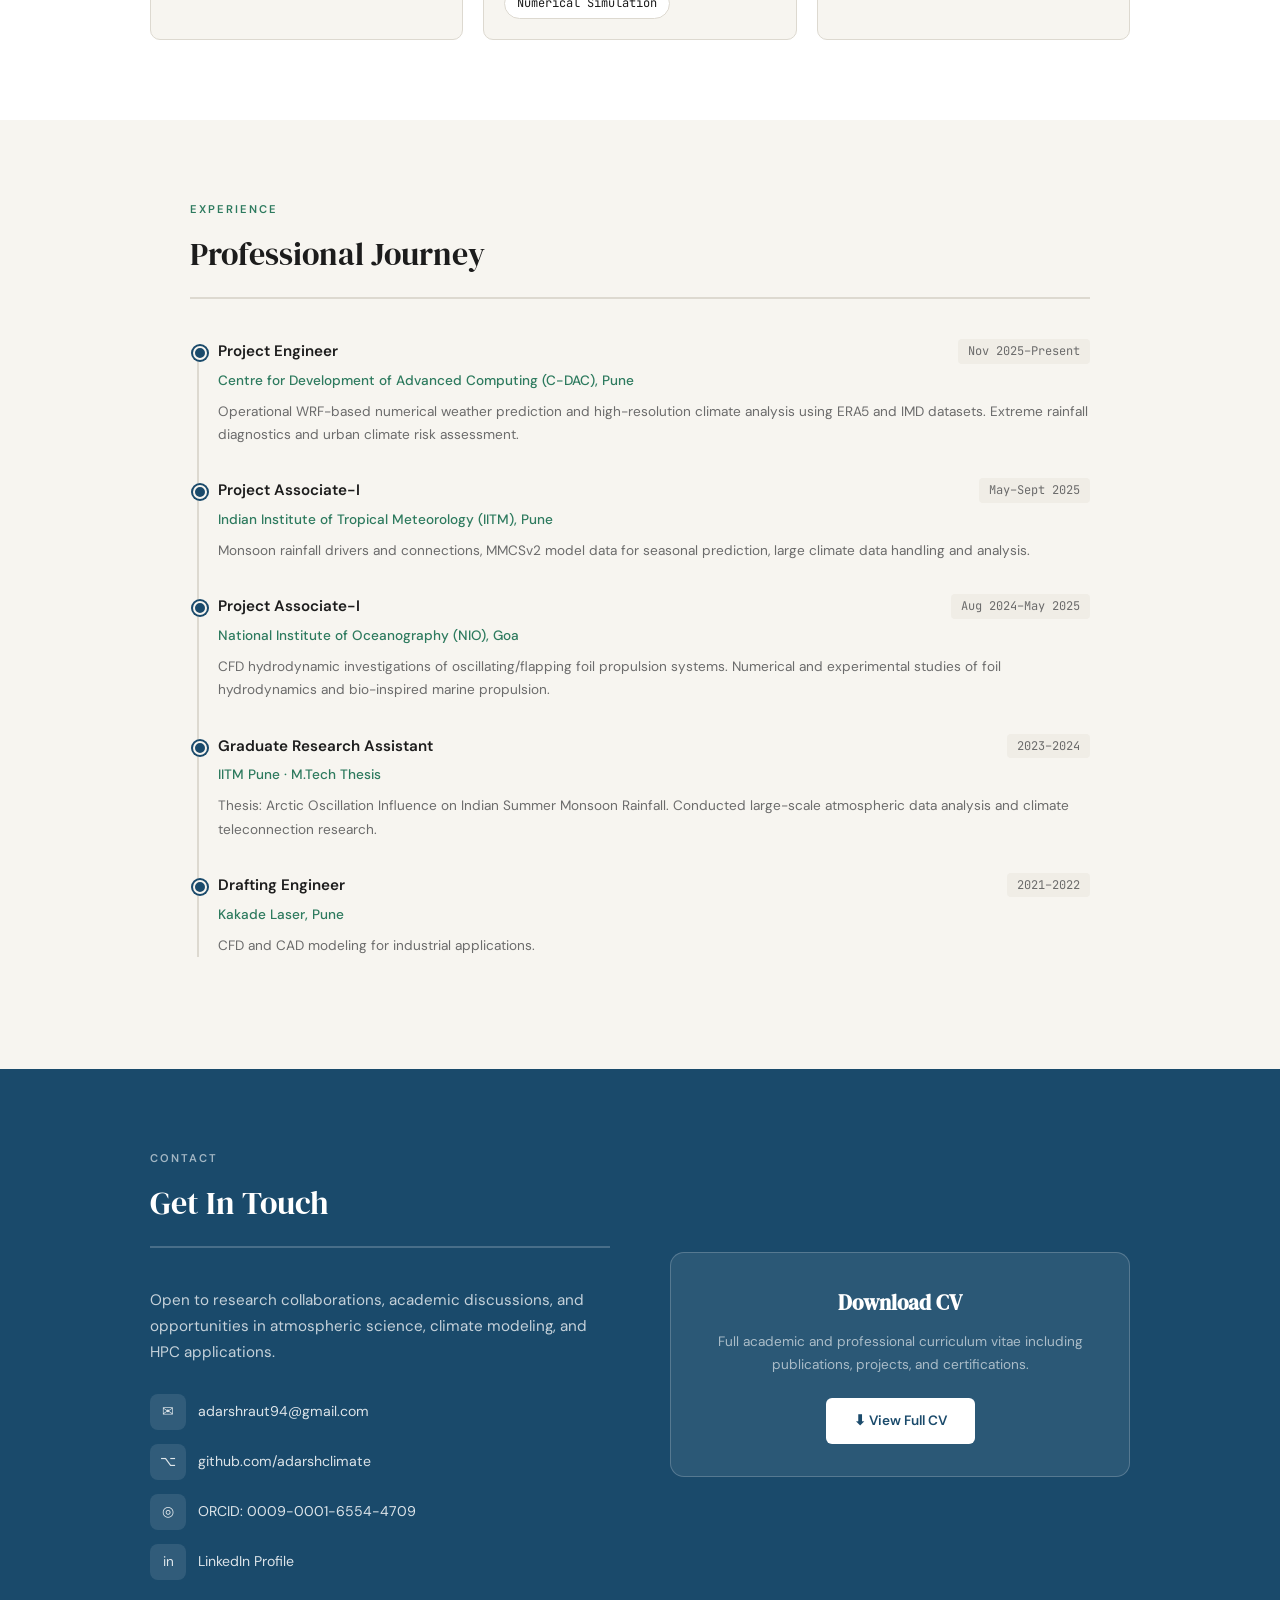
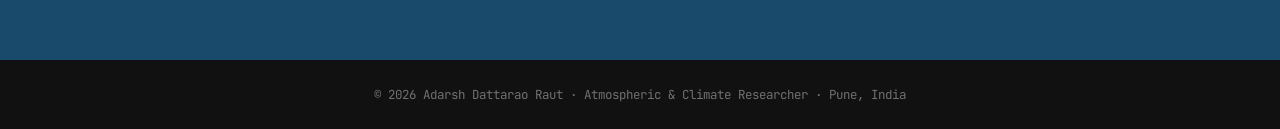
==== commit 135c4877: "Add zoom style to HTML in index.html" ====
--- a/portfolio/index.html
+++ b/portfolio/index.html
@@ -1,3 +1,7 @@
+
+html{
+    zoom:120%;
+}
 <!DOCTYPE html>
 <html lang="en">
 <head>
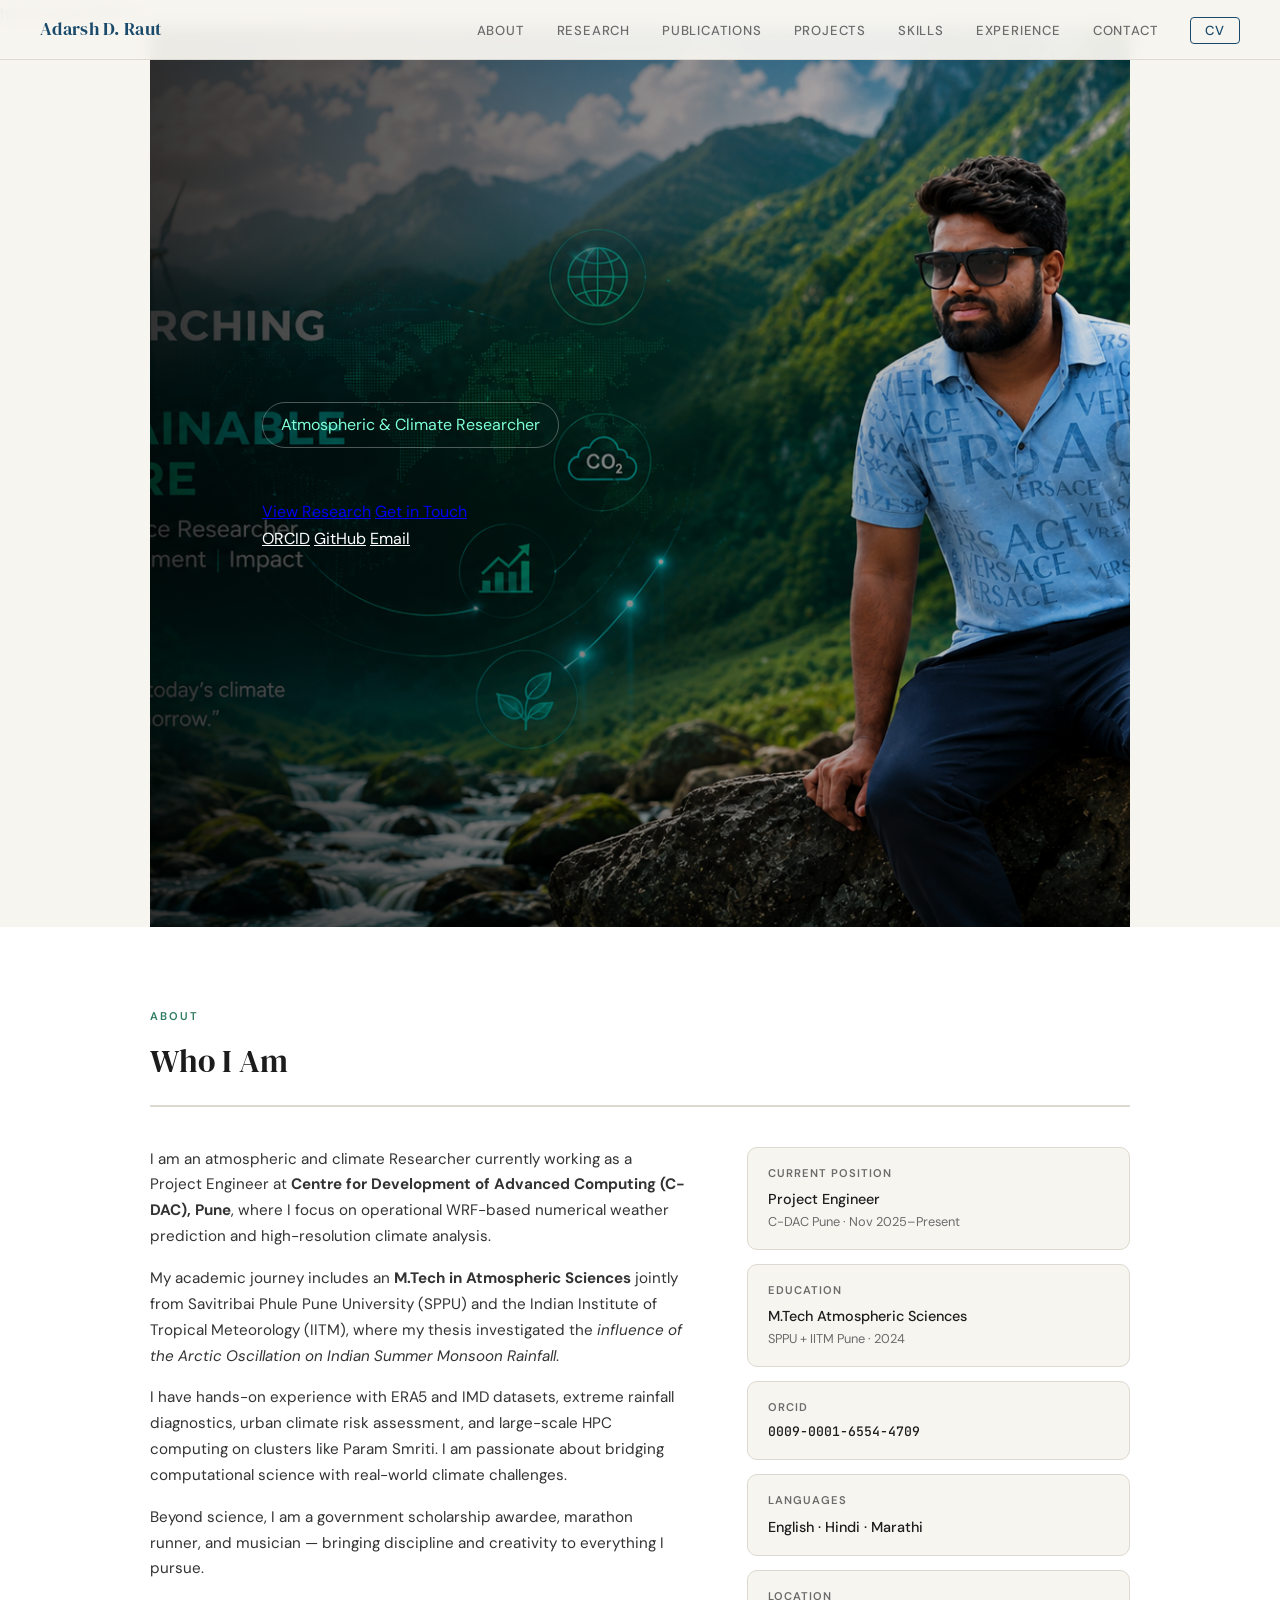
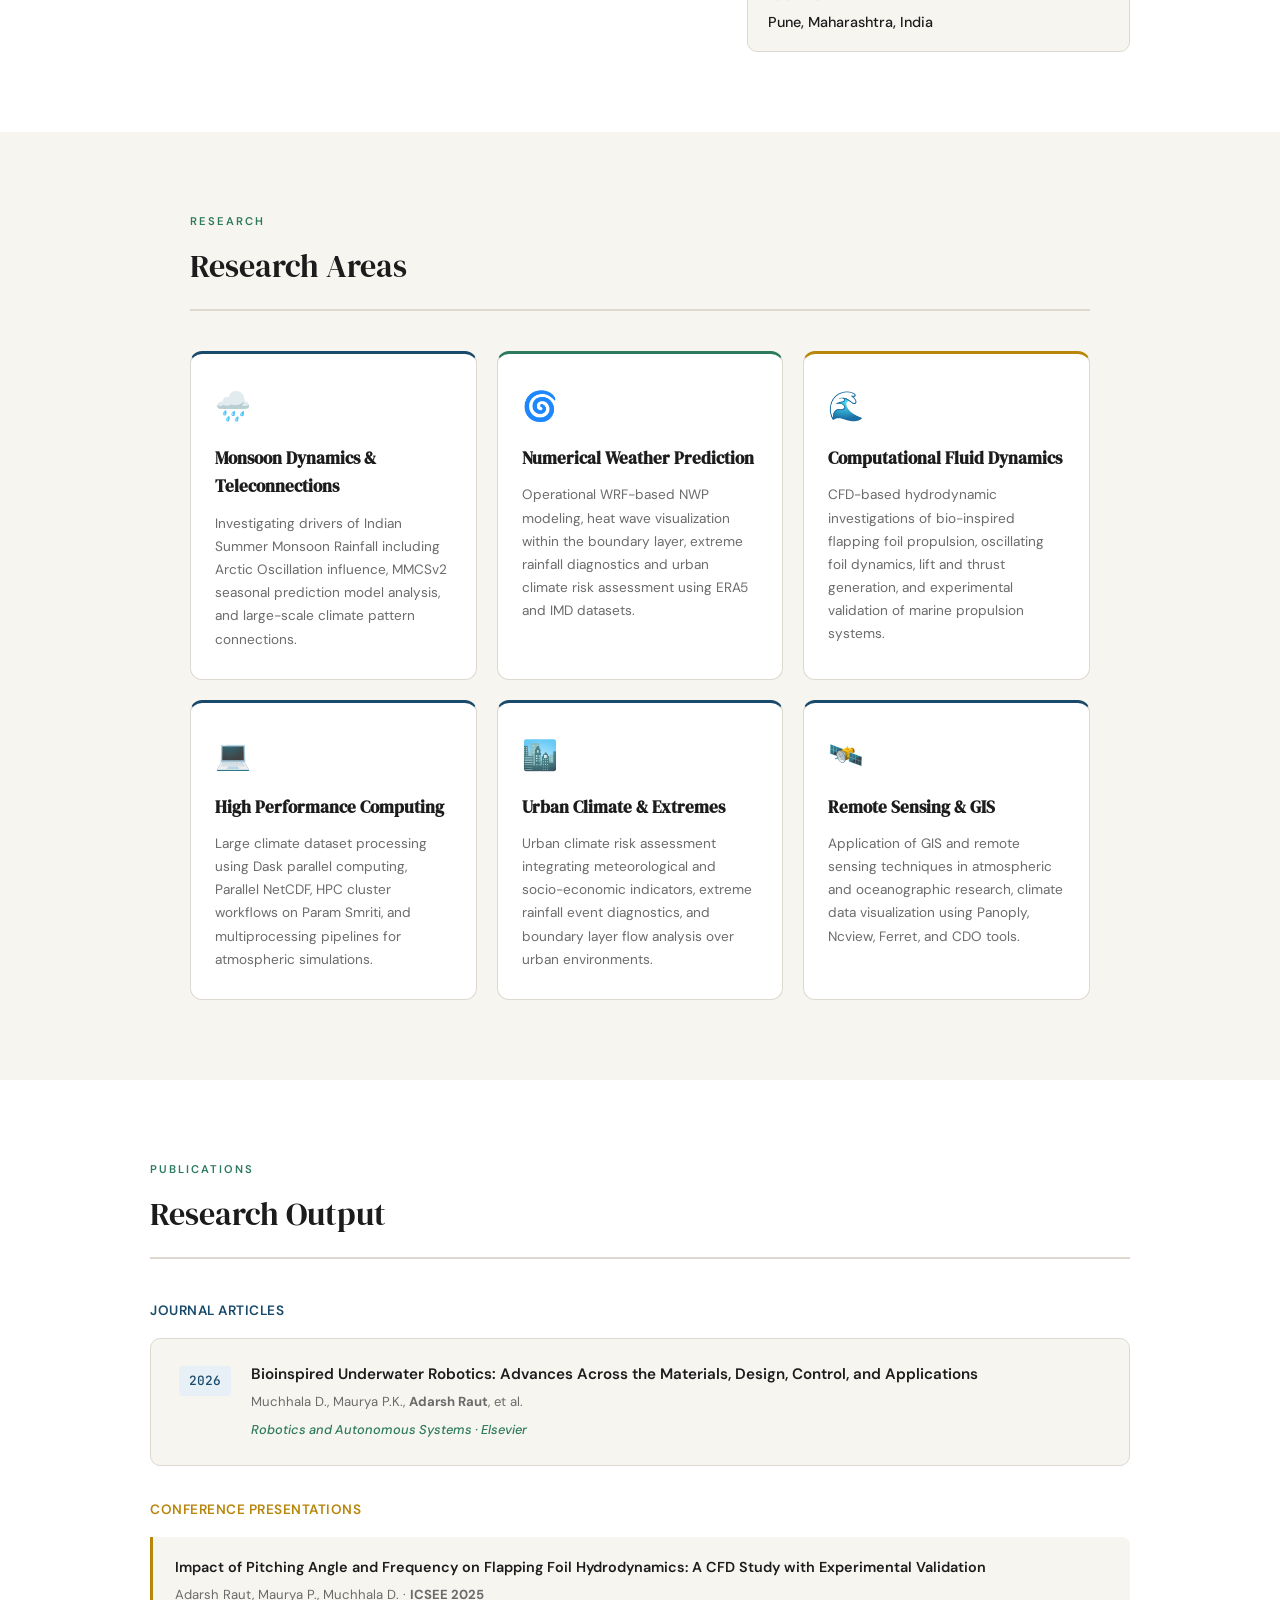
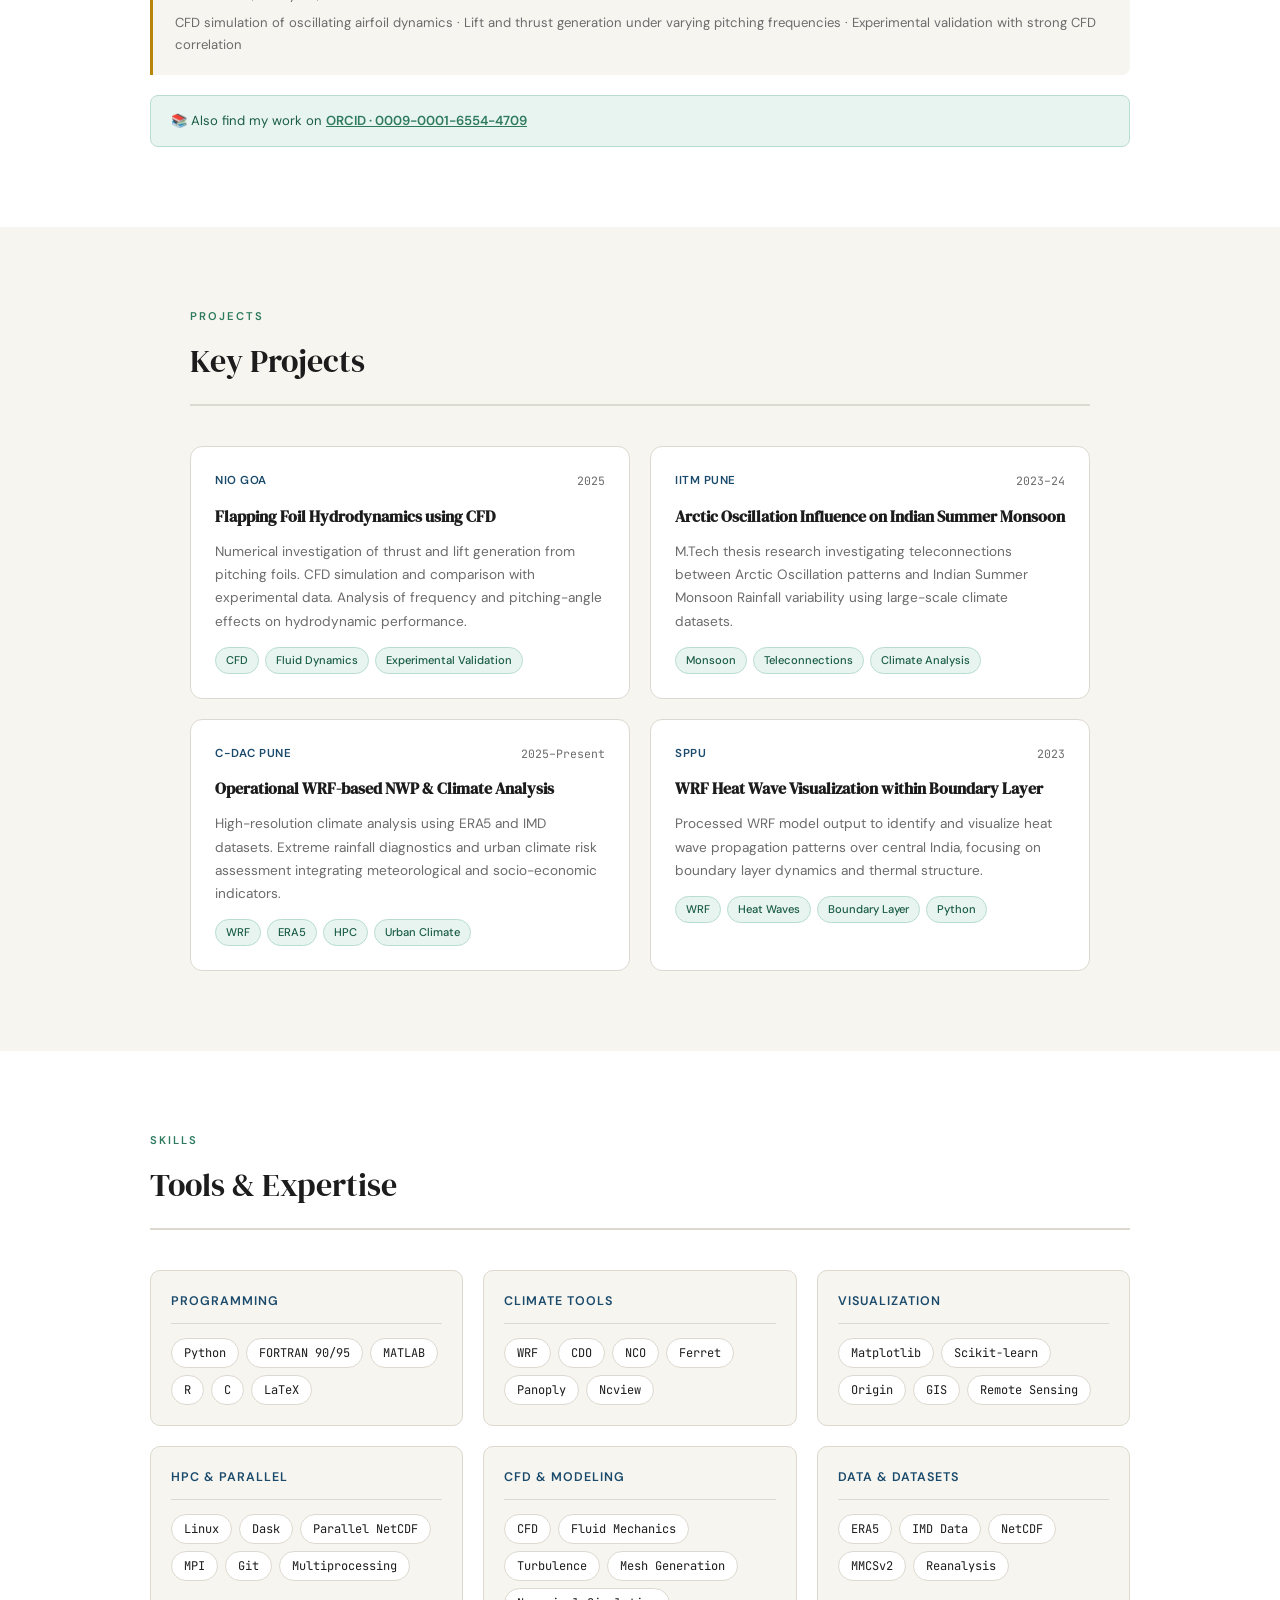
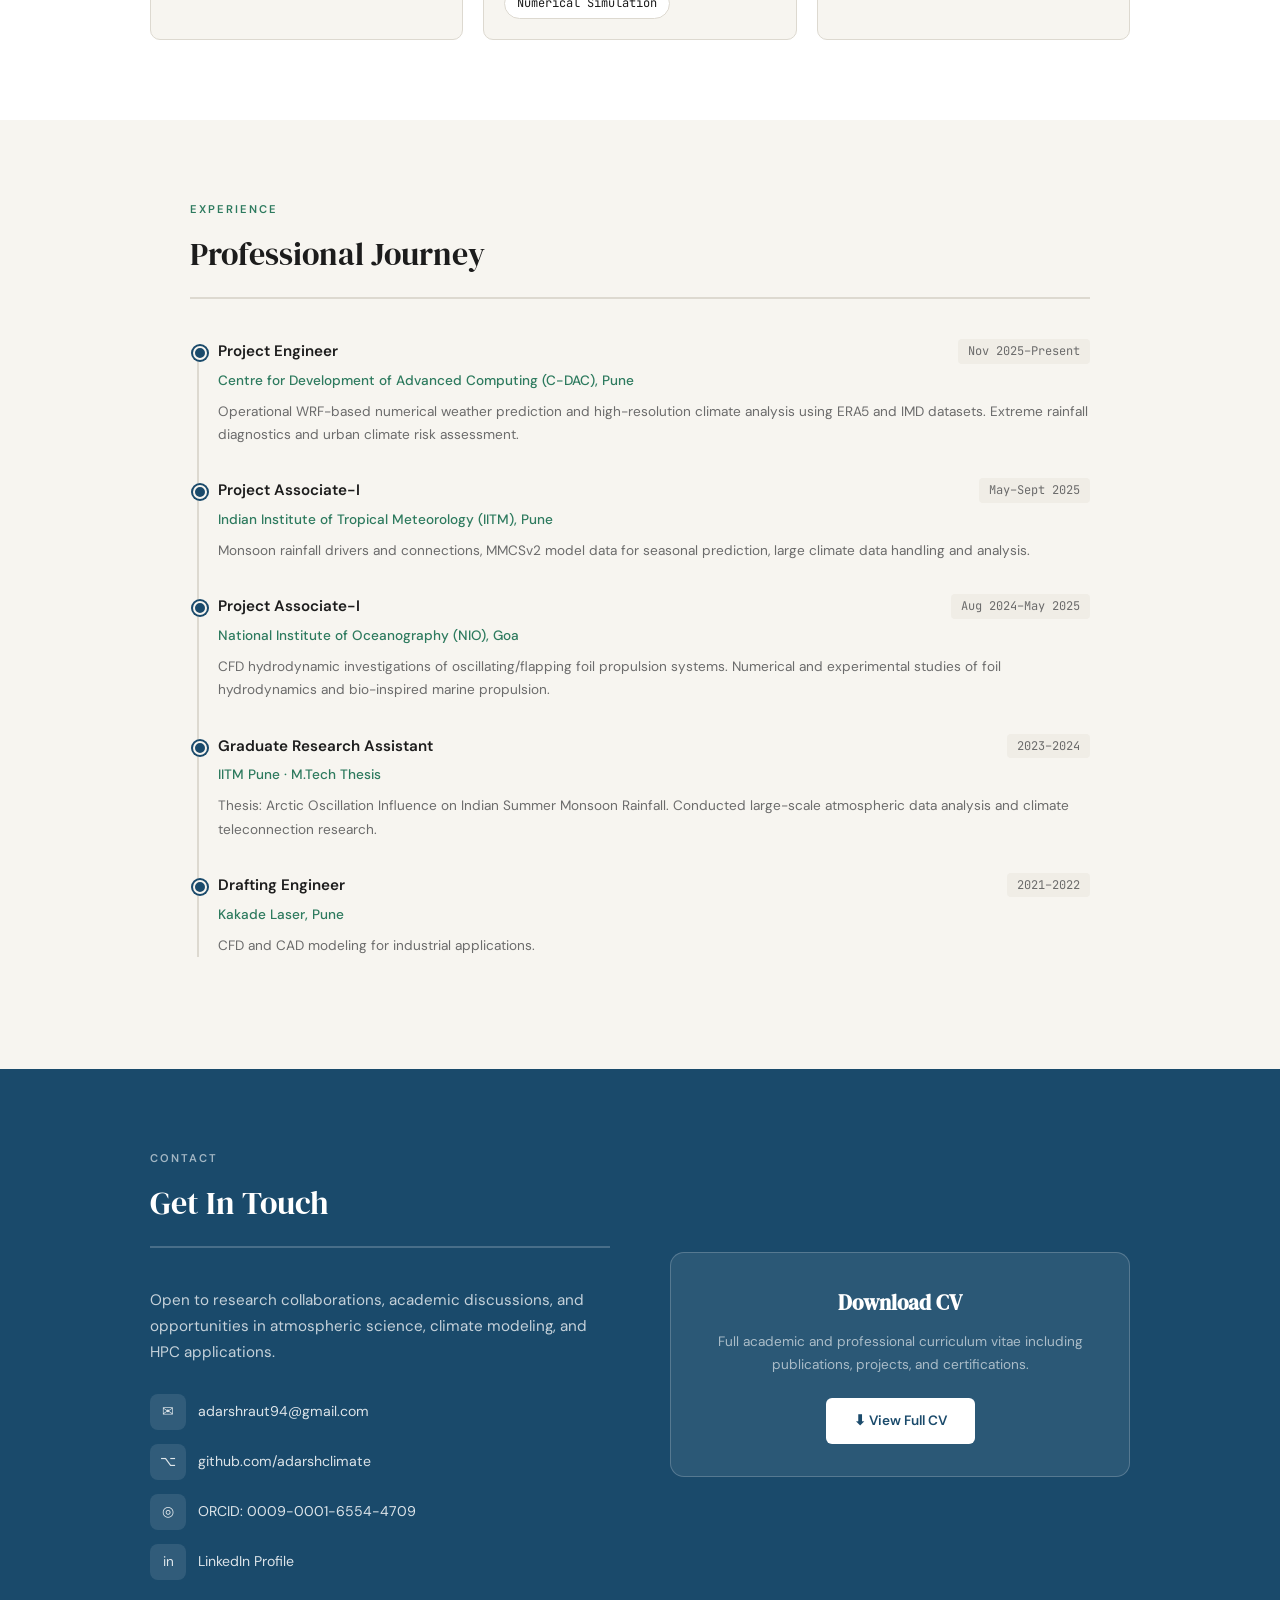
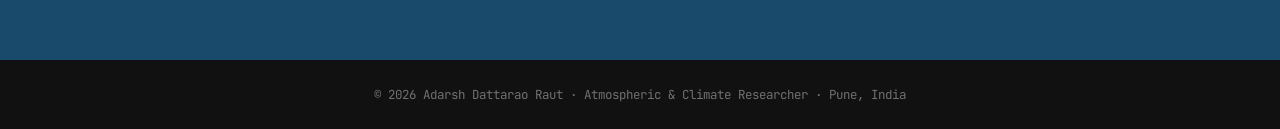
==== commit 09fb1fff: "Remove personal information from index.html Removed personal details and project descriptions from t" ====
--- a/portfolio/index.html
+++ b/portfolio/index.html
@@ -603,20 +603,15 @@
     </div>
 
     <h1>
-      Adarsh<br>
-      <em>Dattarao Raut</em>
+      
     </h1>
 
     <div class="hero-subtitle">
-      Project Engineer · C-DAC Pune |
-      M.Tech Atmospheric Sciences · IITM–SPPU
+      
     </div>
 
     <p class="hero-desc">
-      Working at the intersection of numerical weather prediction,
-      high-resolution climate modeling, and HPC-based atmospheric
-      simulations. Research focus on monsoon dynamics, extreme rainfall
-      diagnostics, and Arctic–Indian climate teleconnections.
+      
     </p>
 
     <div class="hero-btns">
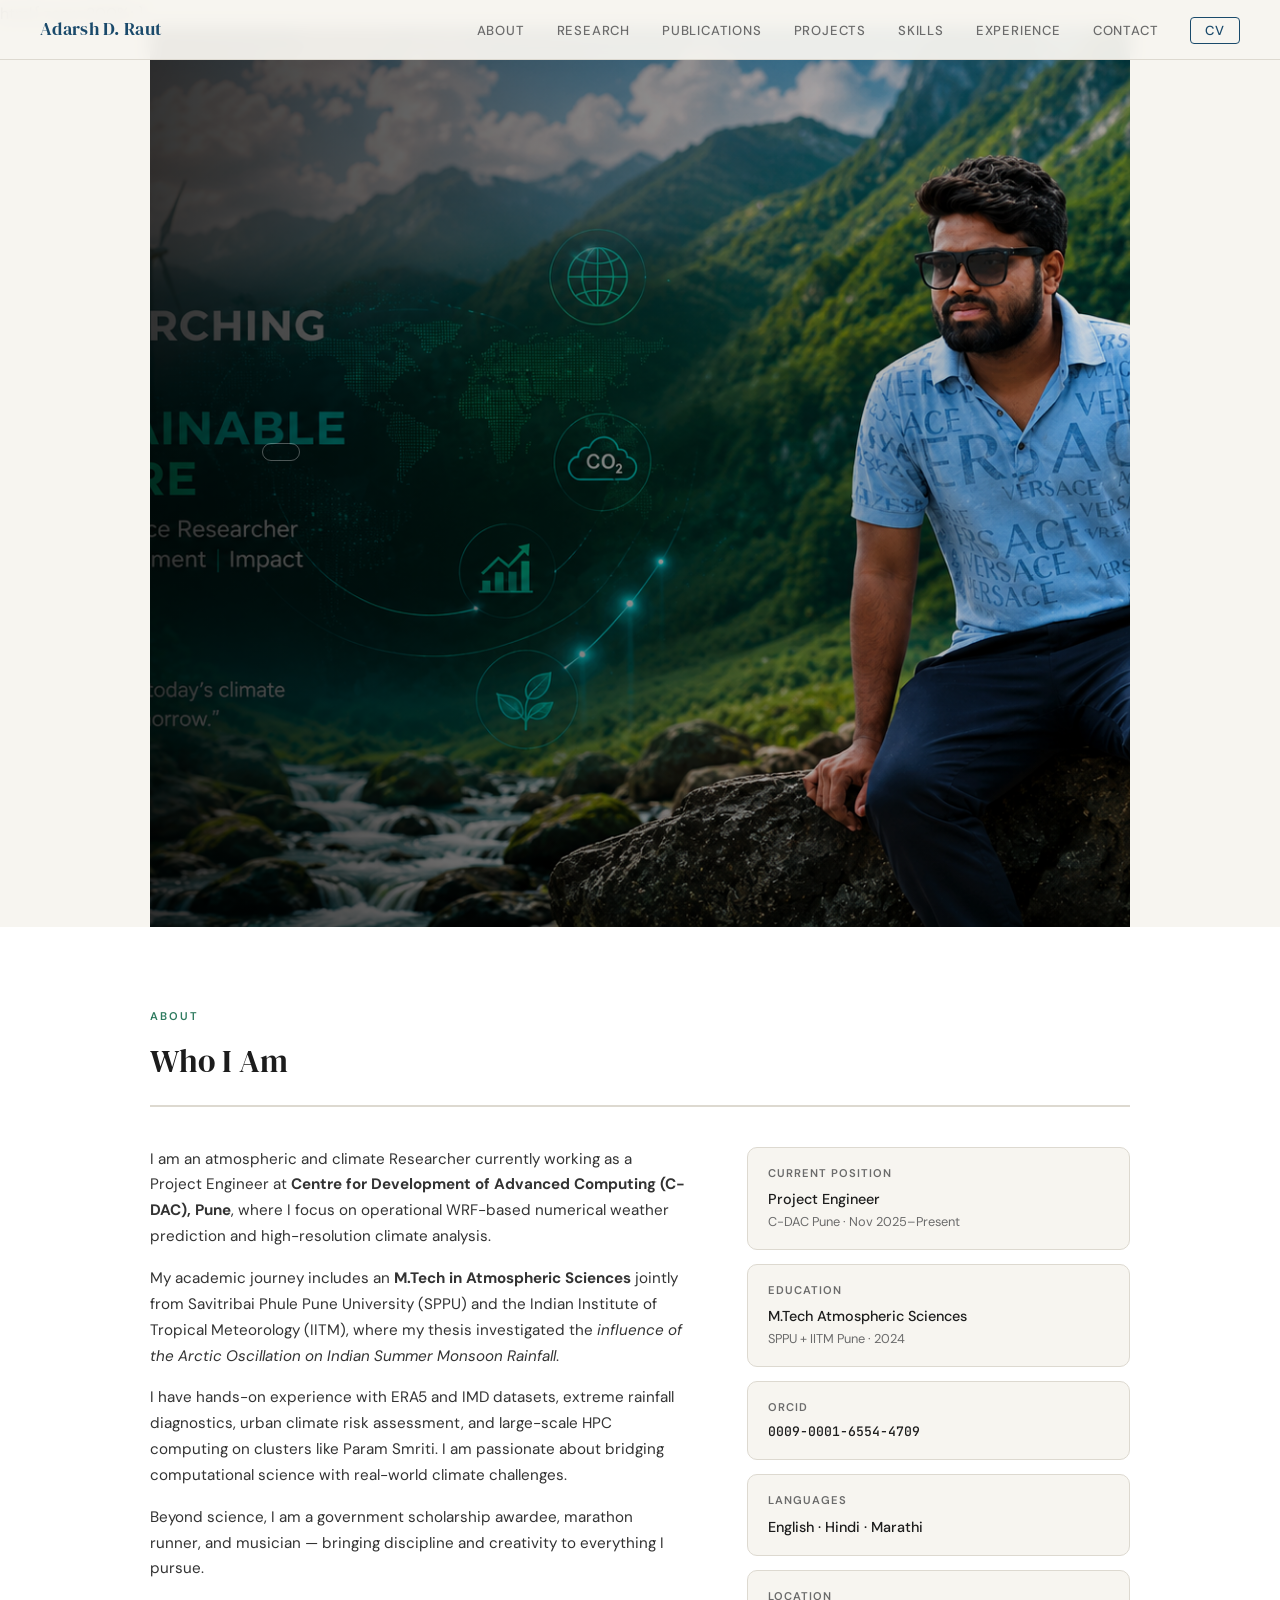
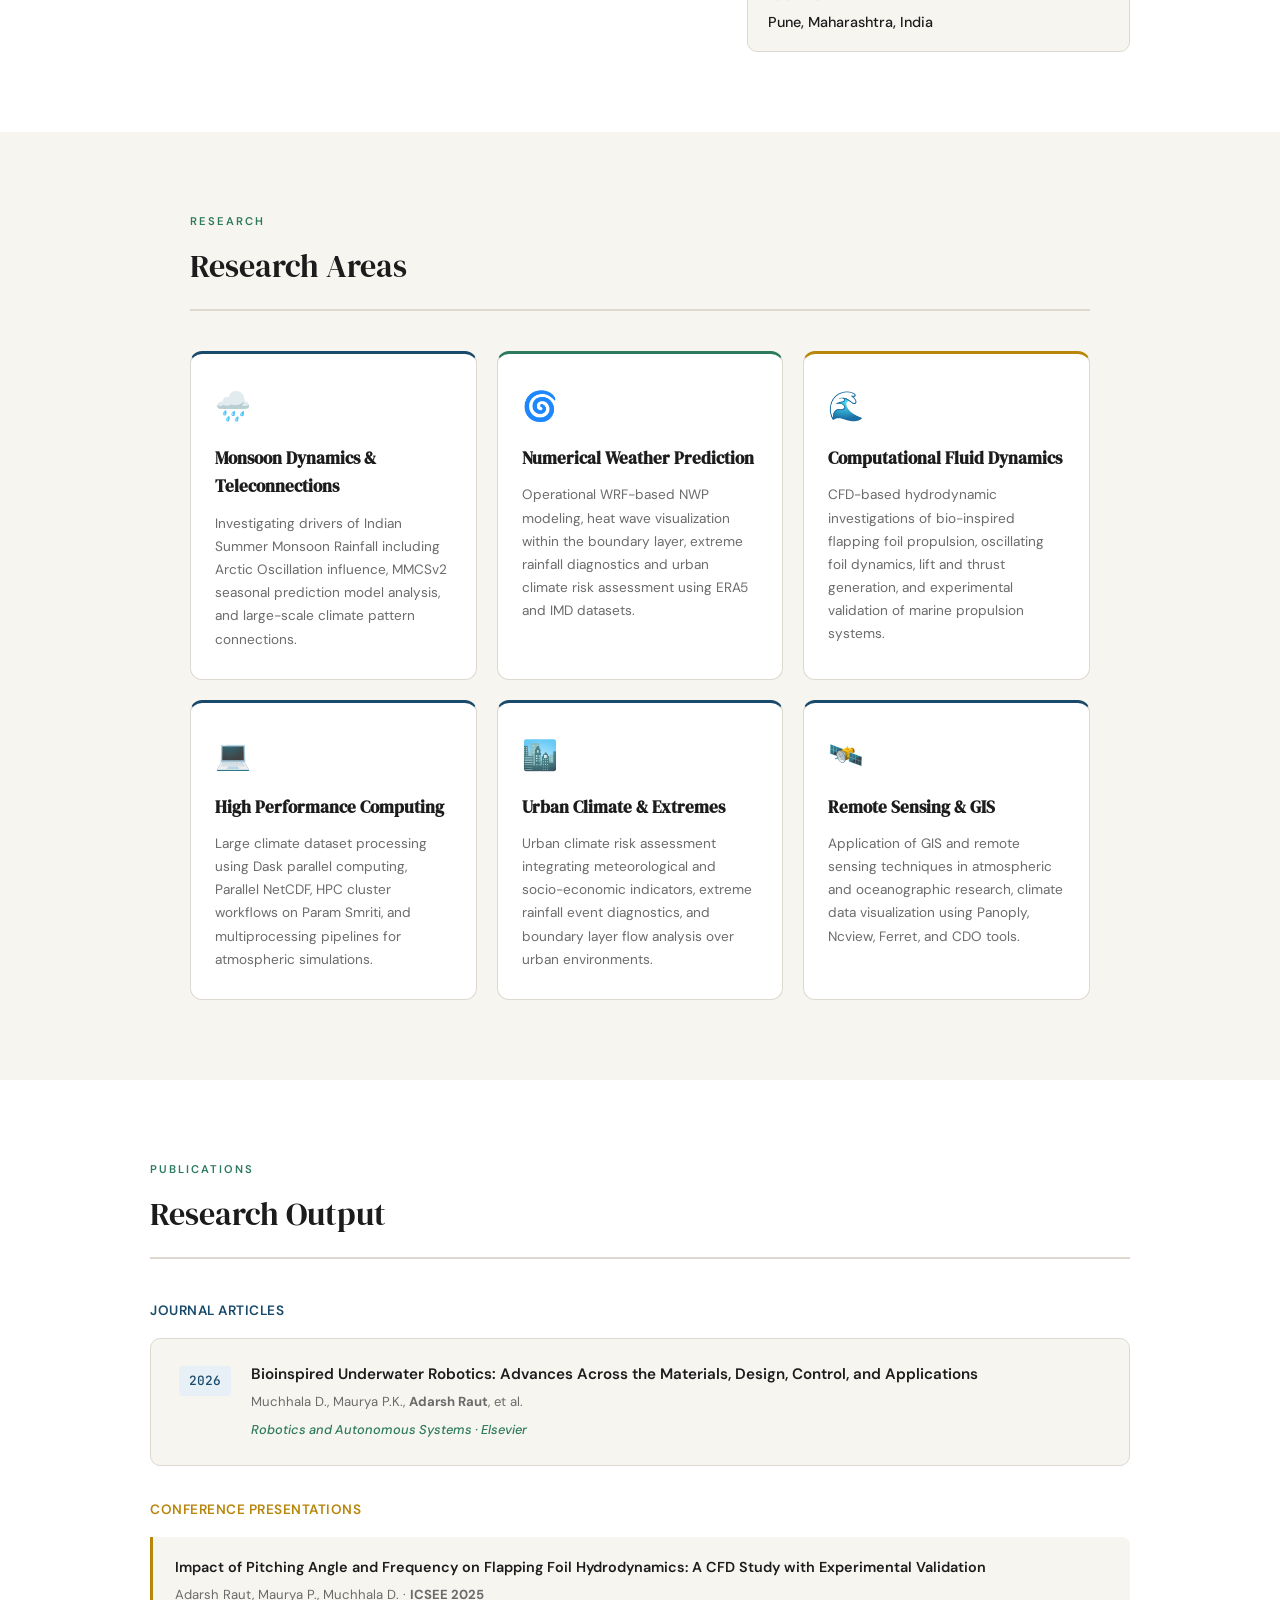
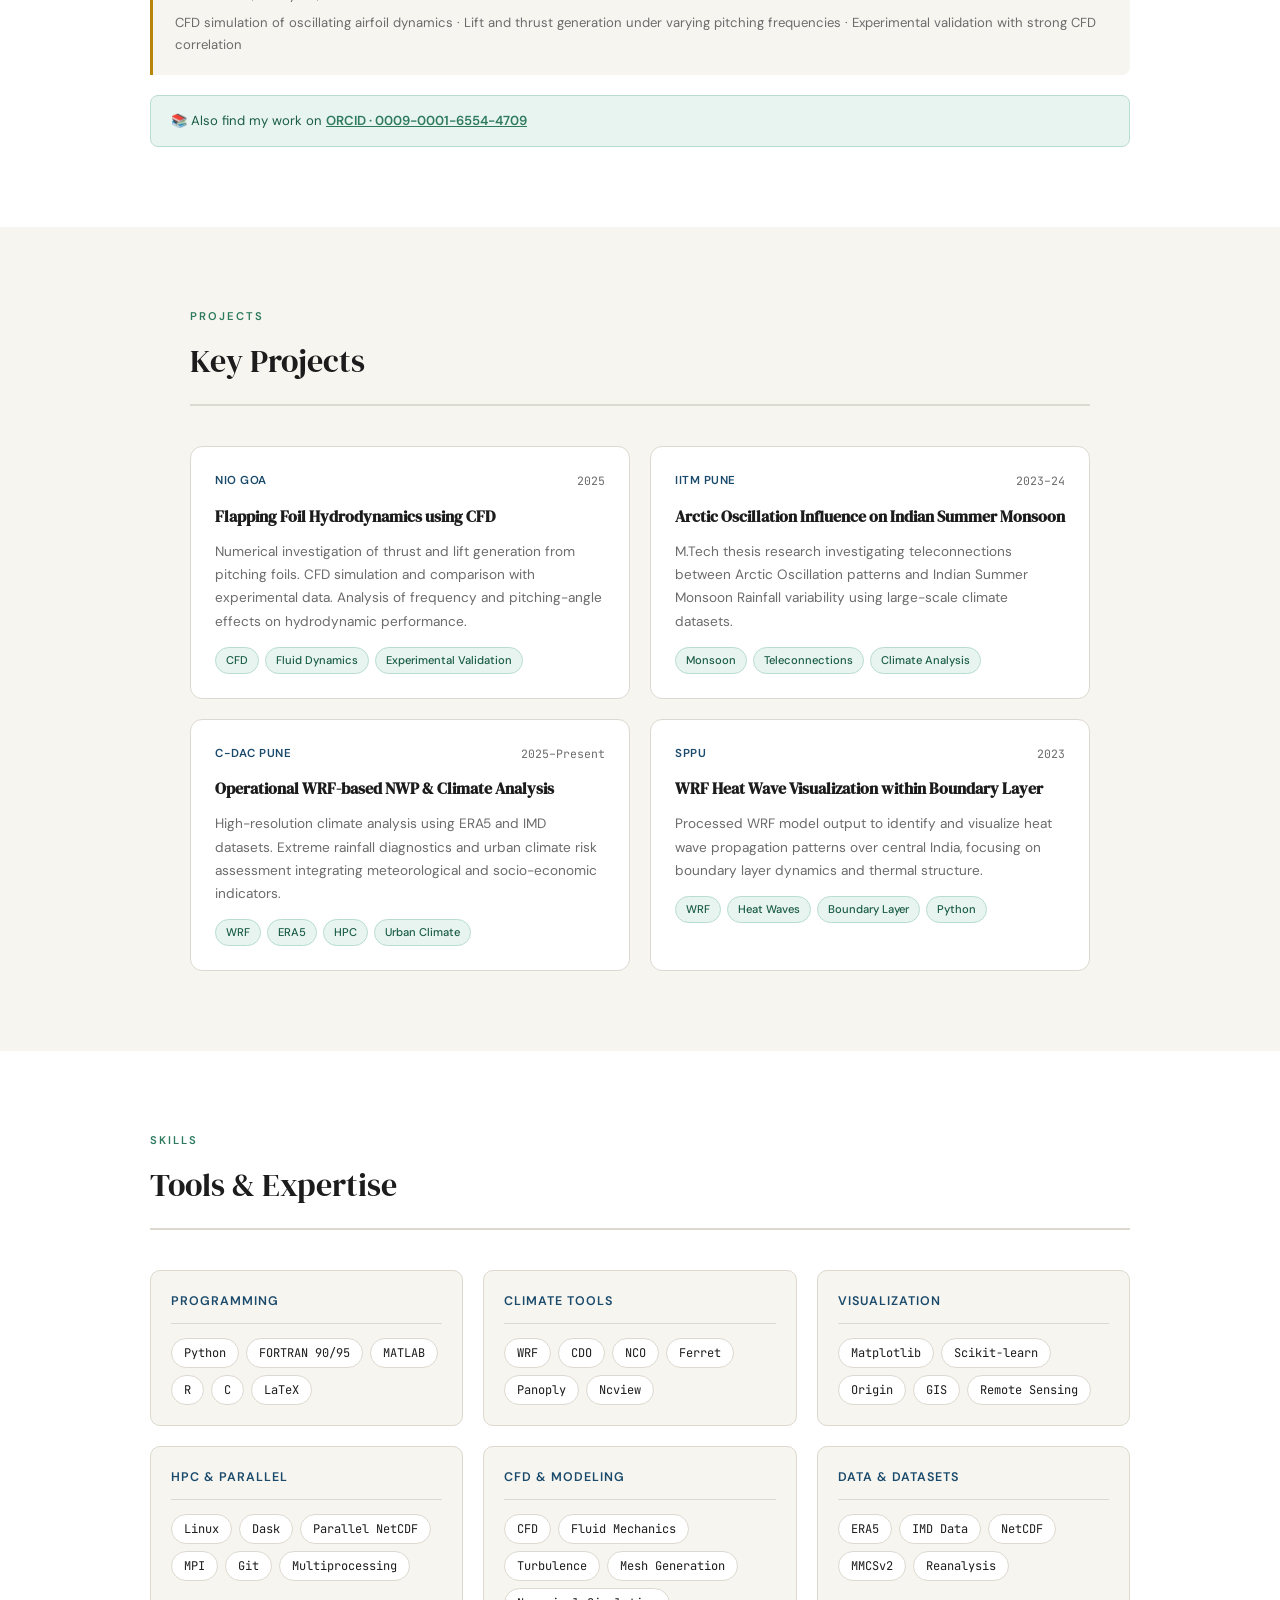
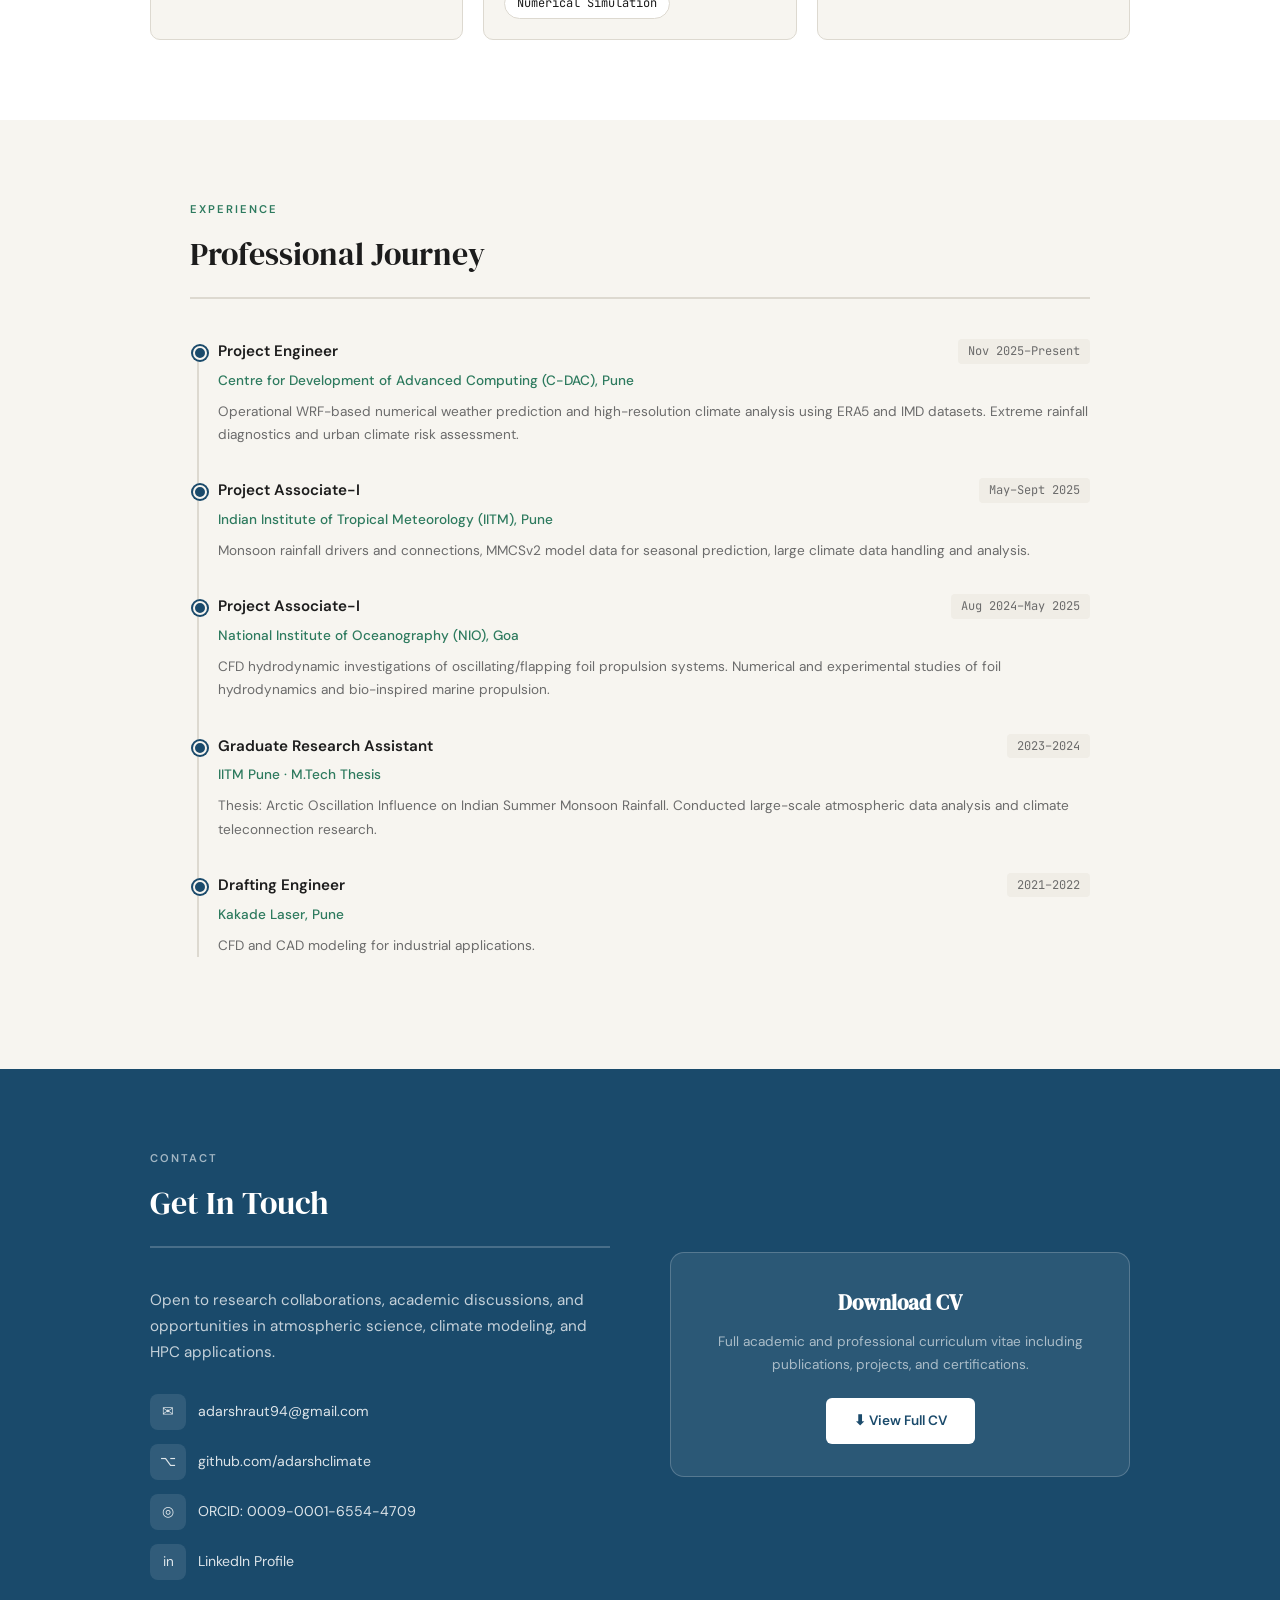
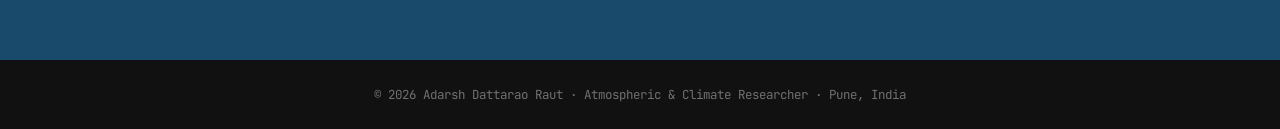
==== commit b2022af3: "Increase zoom level and clean up hero section" ====
--- a/portfolio/index.html
+++ b/portfolio/index.html
@@ -1,6 +1,6 @@
 
 html{
-    zoom:120%;
+    zoom:200%;
 }
 <!DOCTYPE html>
 <html lang="en">
@@ -599,7 +599,7 @@
   <div class="hero-content">
 
     <div class="hero-tag">
-      Atmospheric & Climate Researcher
+    
     </div>
 
     <h1>
@@ -615,14 +615,11 @@
     </p>
 
     <div class="hero-btns">
-      <a href="#research" class="btn-primary">View Research</a>
-      <a href="#contact" class="btn-outline">Get in Touch</a>
+     
     </div>
 
     <div class="hero-links">
-      <a href="https://orcid.org/0009-0001-6554-4709">ORCID</a>
-      <a href="https://github.com/adarshclimate">GitHub</a>
-      <a href="mailto:adarshraut94@gmail.com">Email</a>
+    
     </div>
 
   </div>
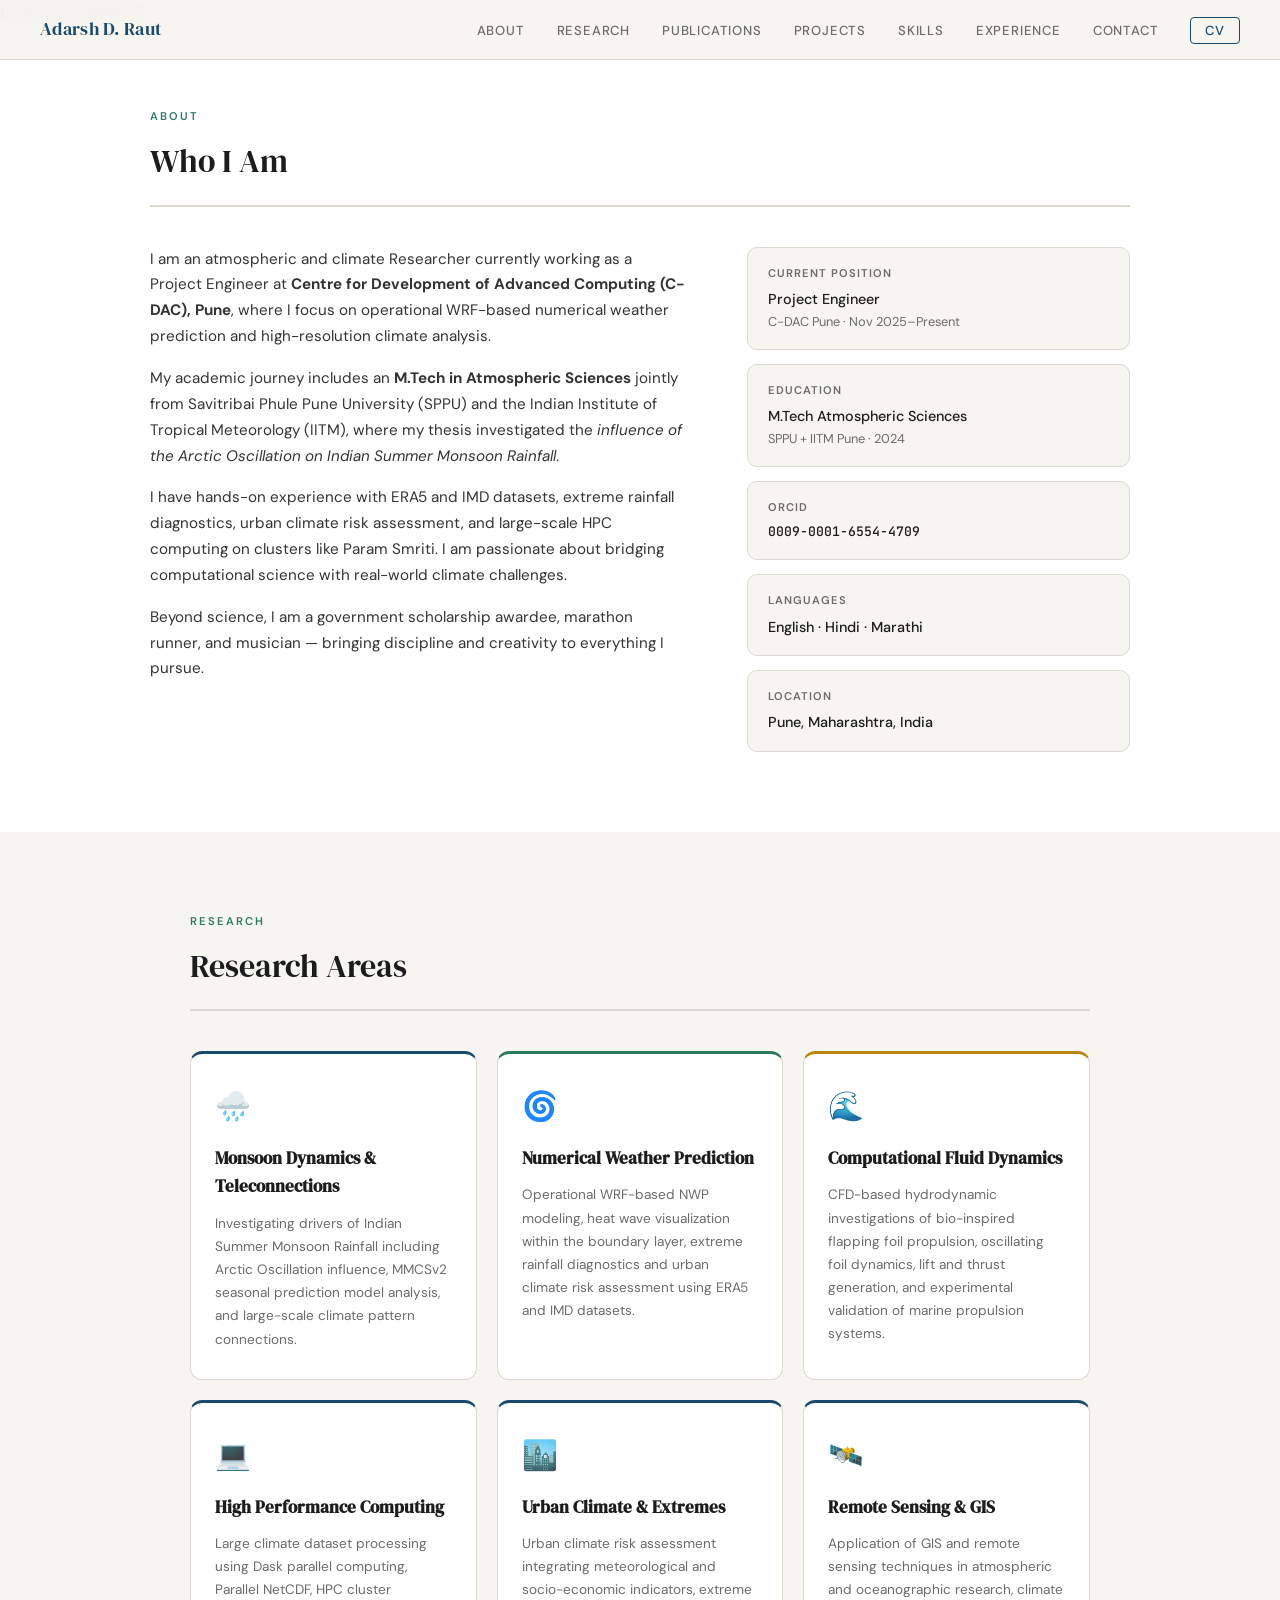
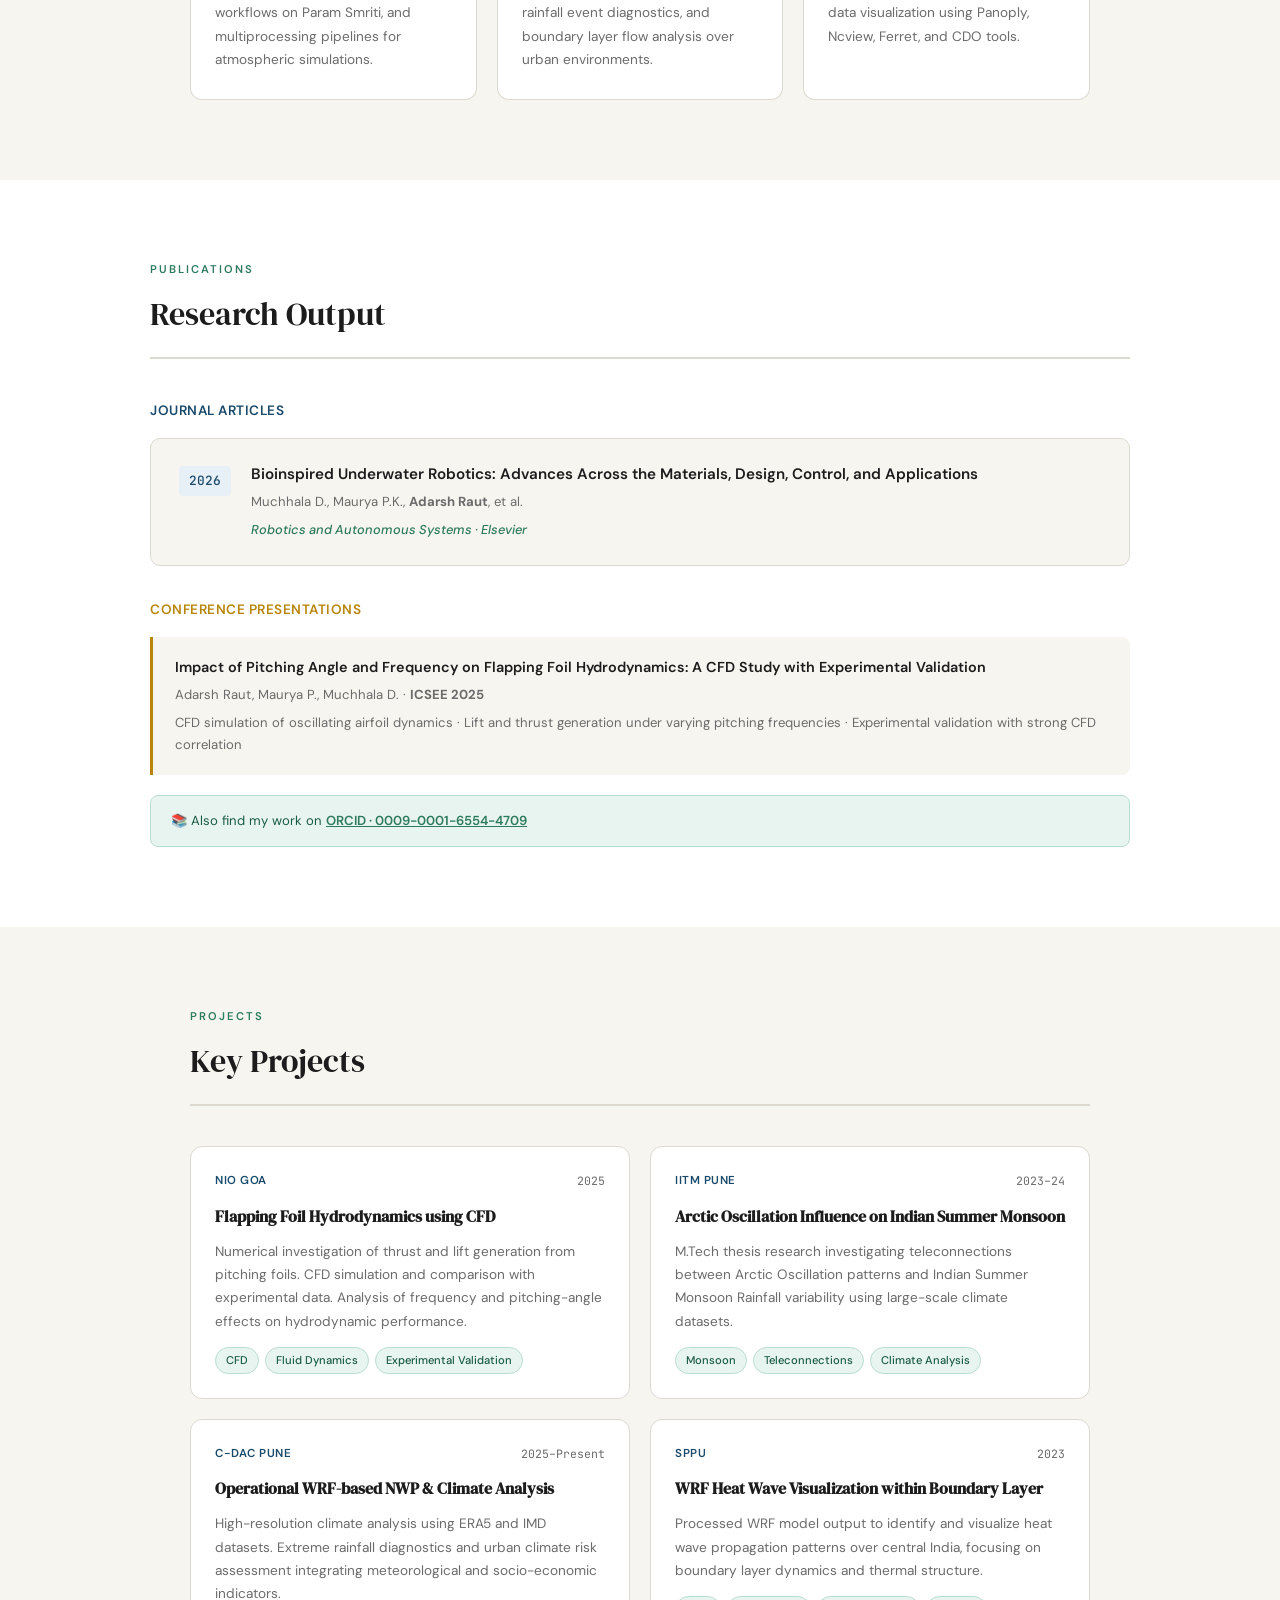
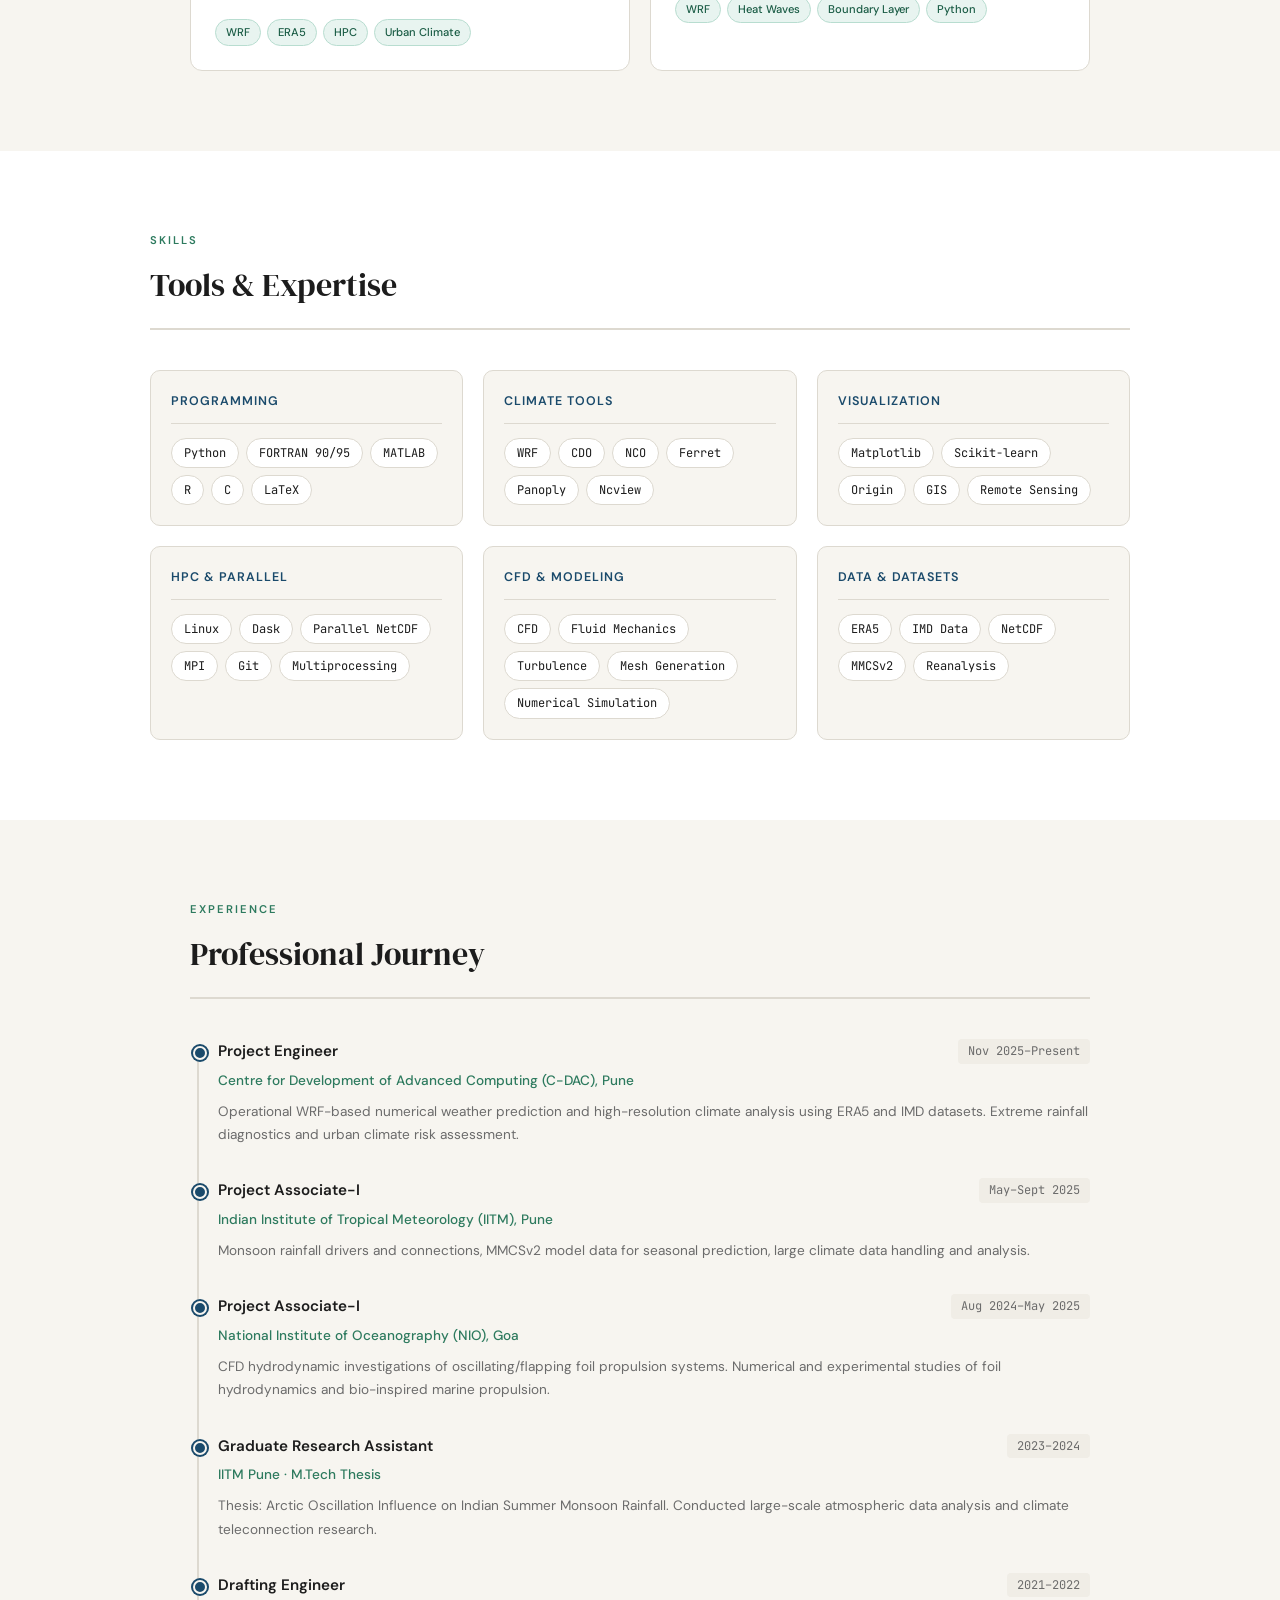
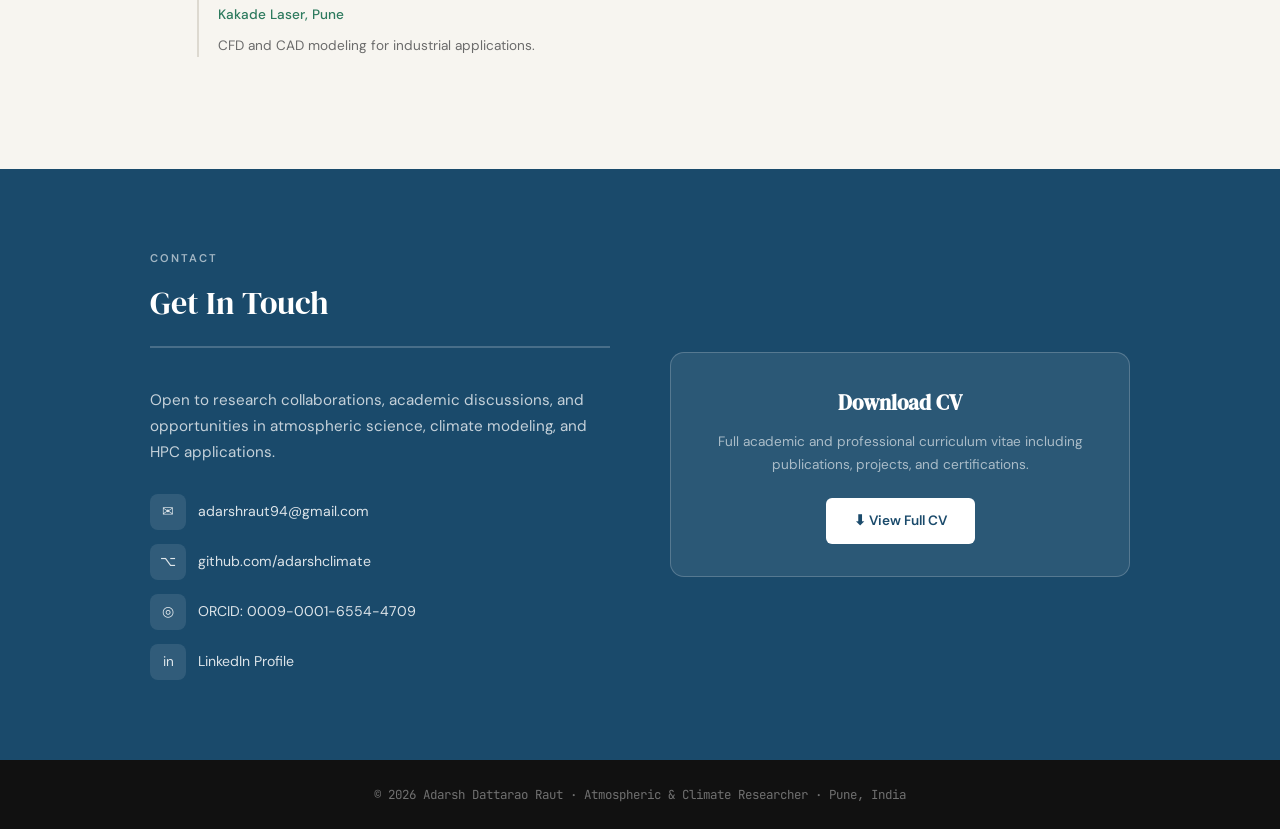
==== commit c331ad44: "Remove hero section from index.html Removed the entire hero section from the index.html file." ====
--- a/portfolio/index.html
+++ b/portfolio/index.html
@@ -592,39 +592,7 @@
 </nav>
 
 <!-- HERO -->
-<section id="hero">
-
-  <div class="hero-overlay"></div>
-
-  <div class="hero-content">
-
-    <div class="hero-tag">
-    
-    </div>
-
-    <h1>
-      
-    </h1>
-
-    <div class="hero-subtitle">
-      
-    </div>
-
-    <p class="hero-desc">
-      
-    </p>
-
-    <div class="hero-btns">
-     
-    </div>
-
-    <div class="hero-links">
-    
-    </div>
-
-  </div>
-
-</section>
+
 
 <!-- ABOUT -->
 <section id="about">
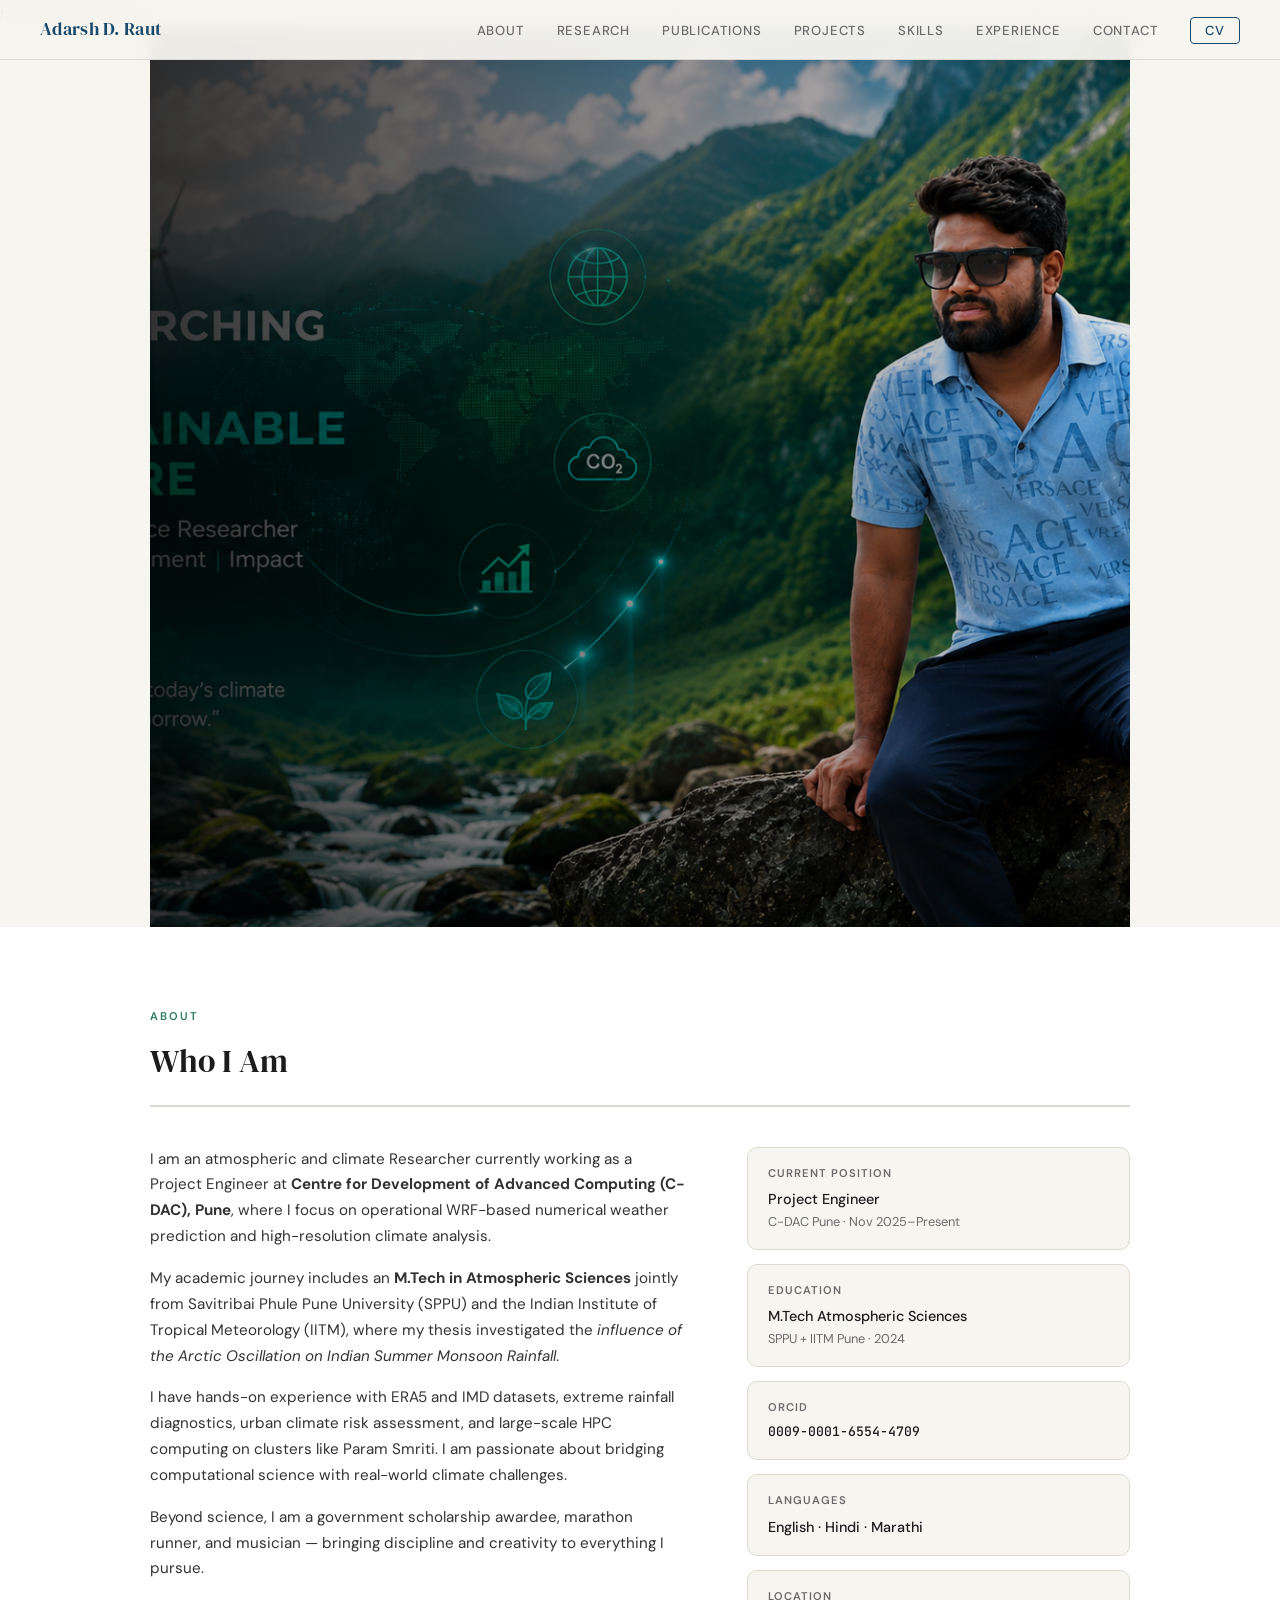
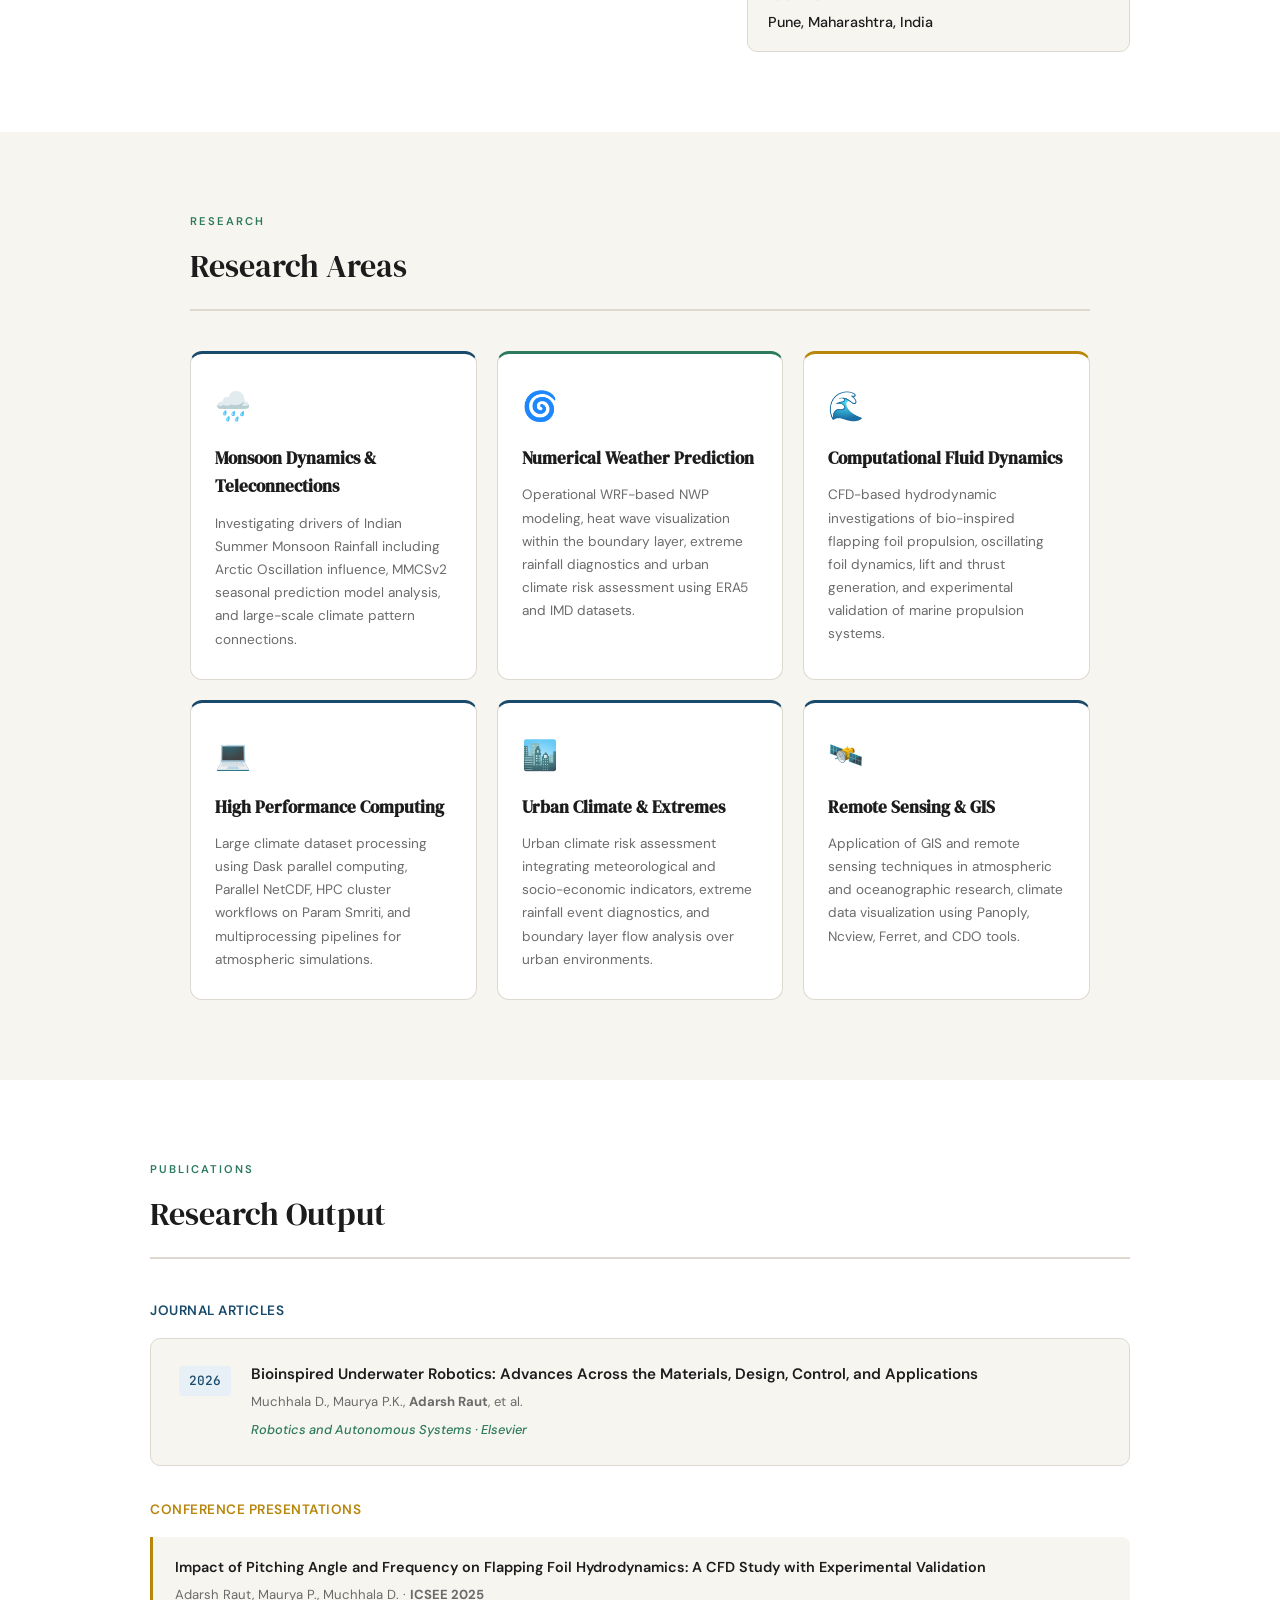
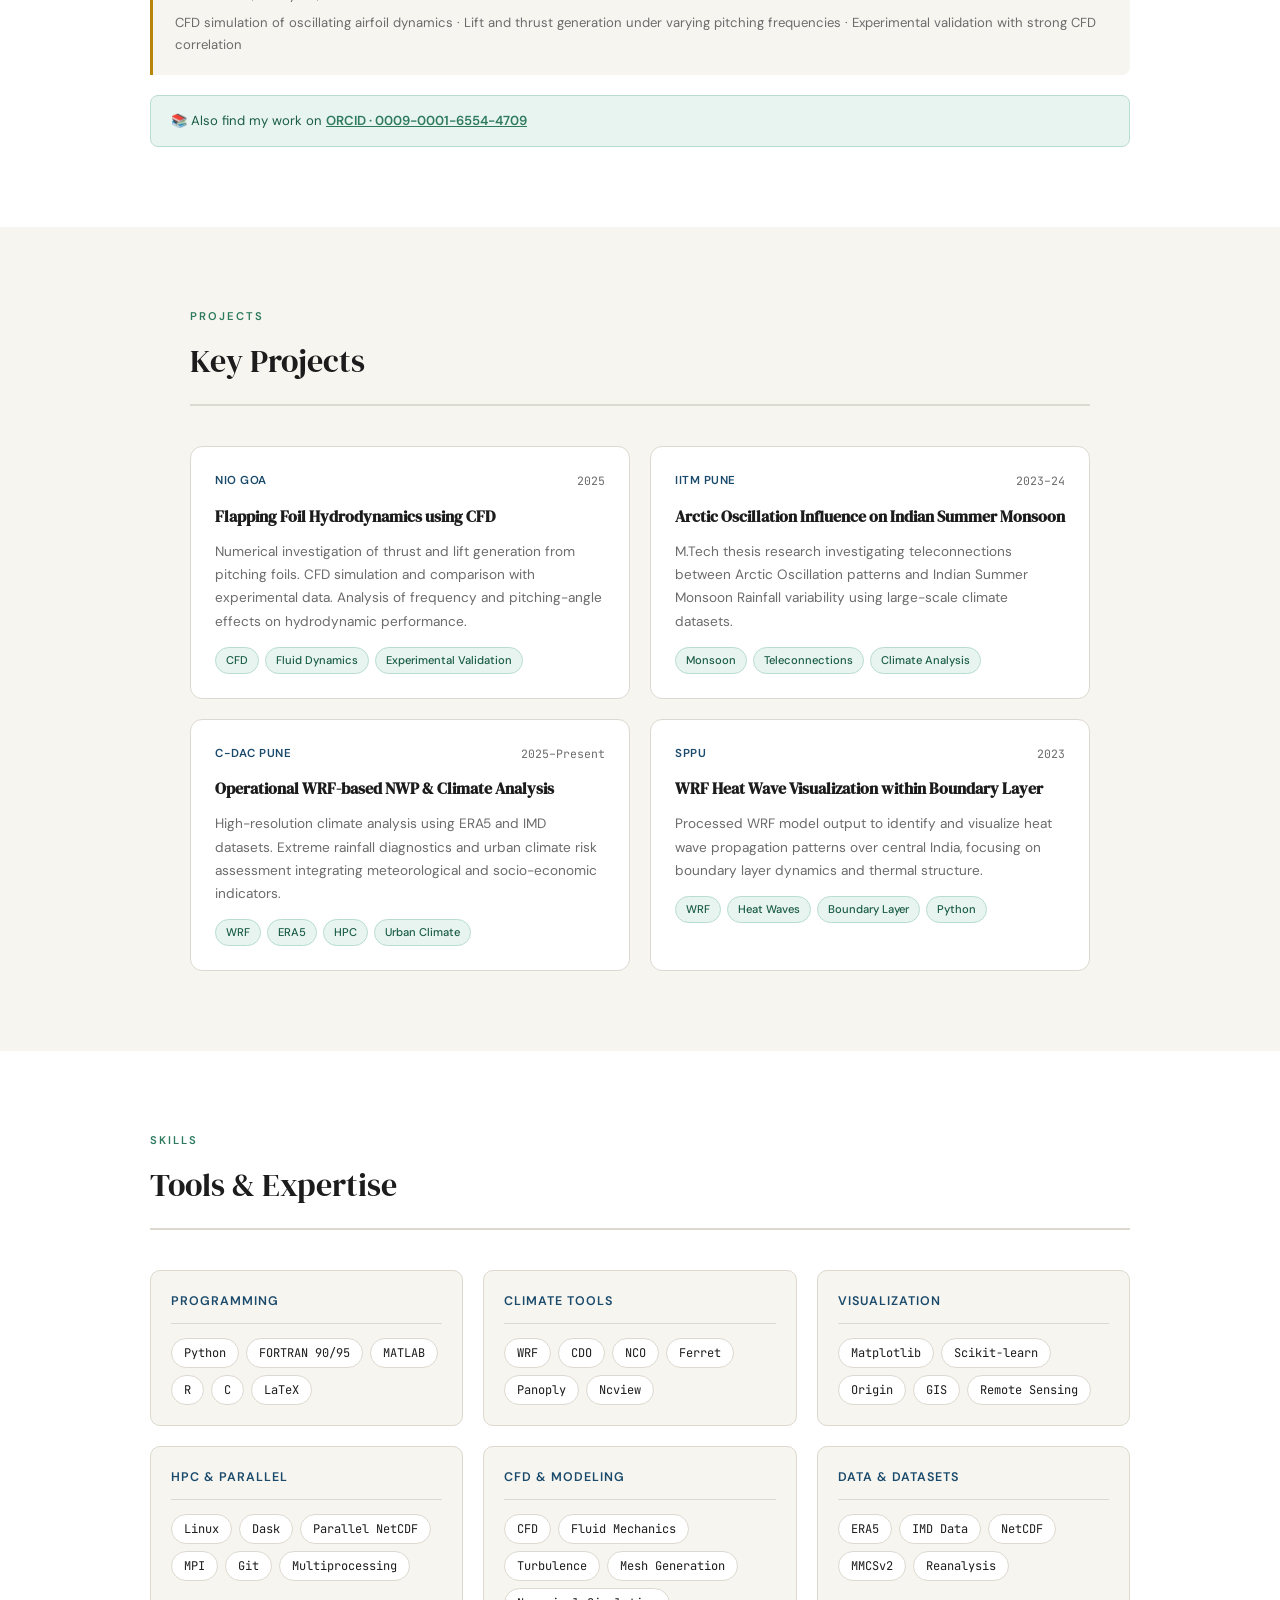
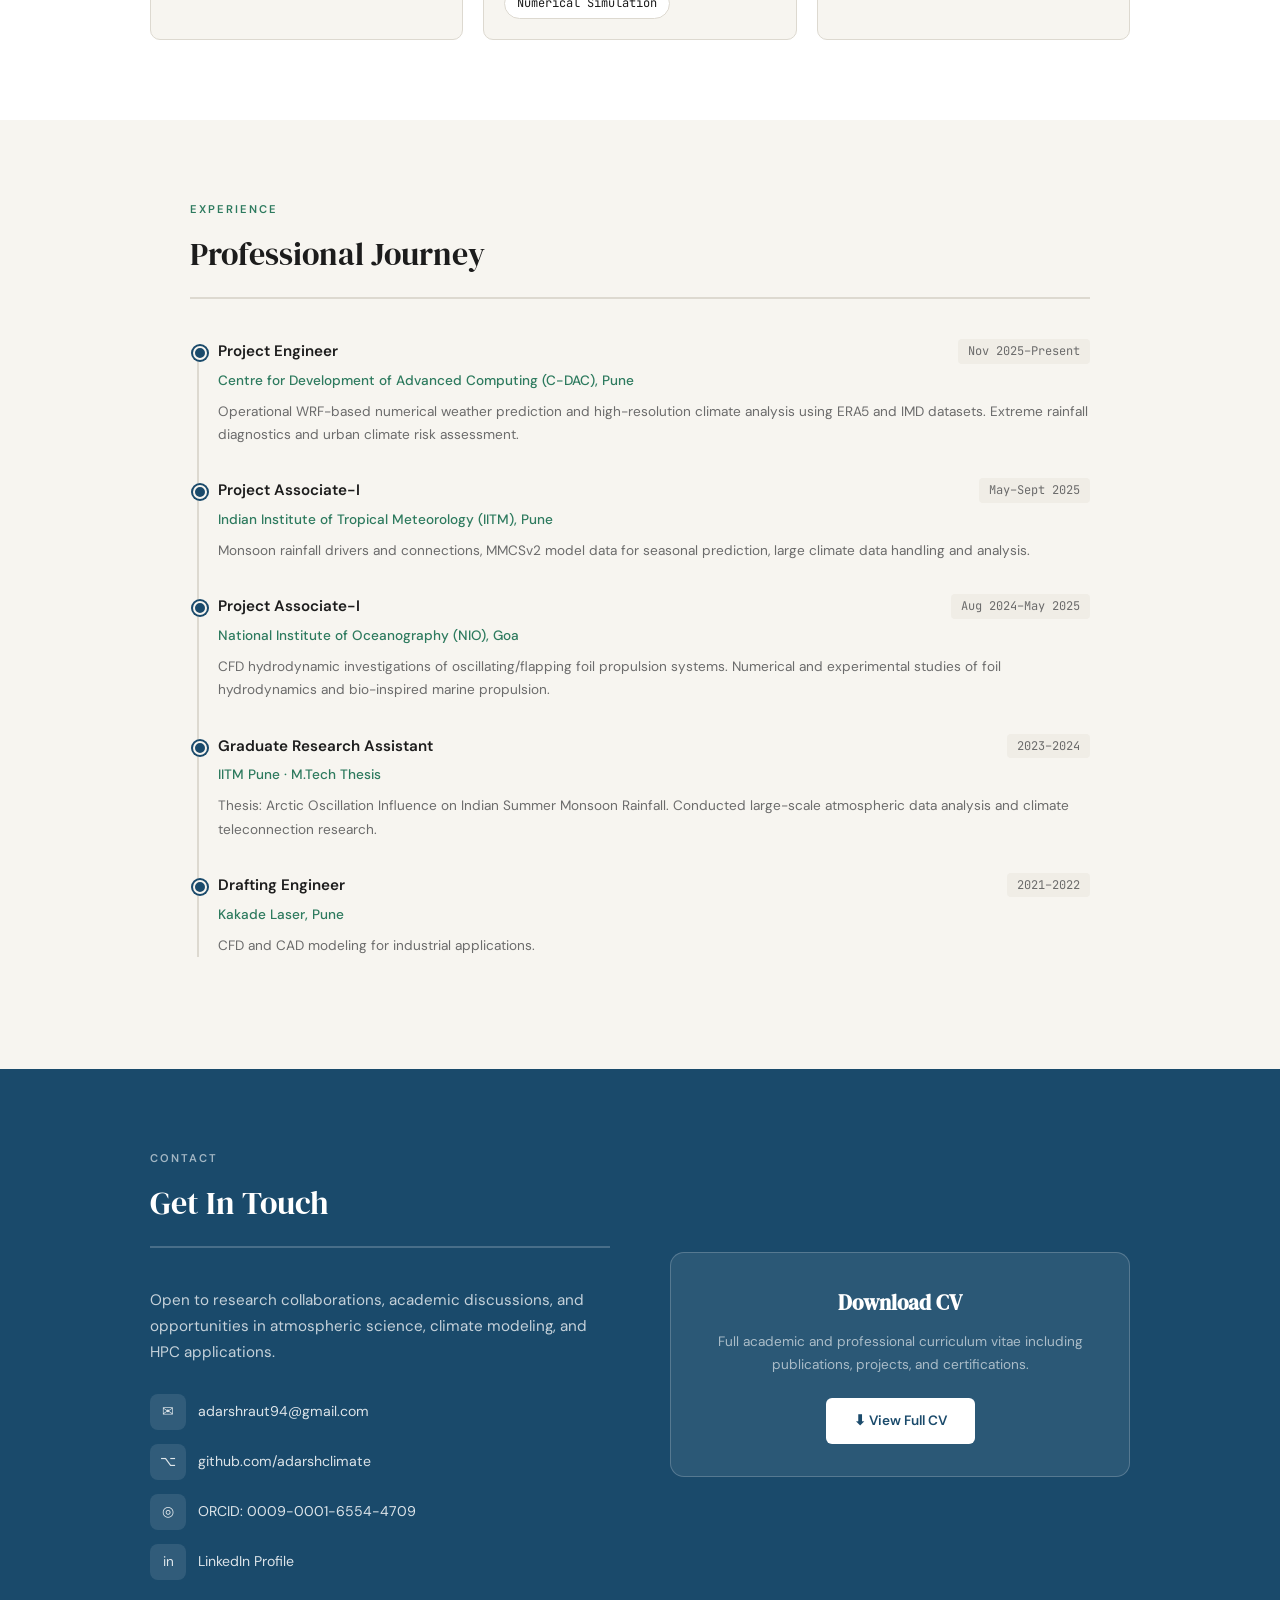
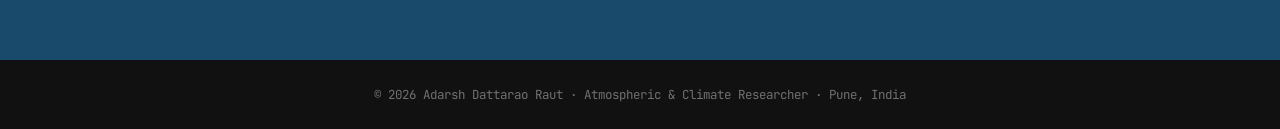
==== commit c11bf5f3: "Update index.html" ====
--- a/portfolio/index.html
+++ b/portfolio/index.html
@@ -592,7 +592,11 @@
 </nav>
 
 <!-- HERO -->
-
+<section id="hero">
+
+  <div class="hero-overlay"></div>
+
+</section>
 
 <!-- ABOUT -->
 <section id="about">
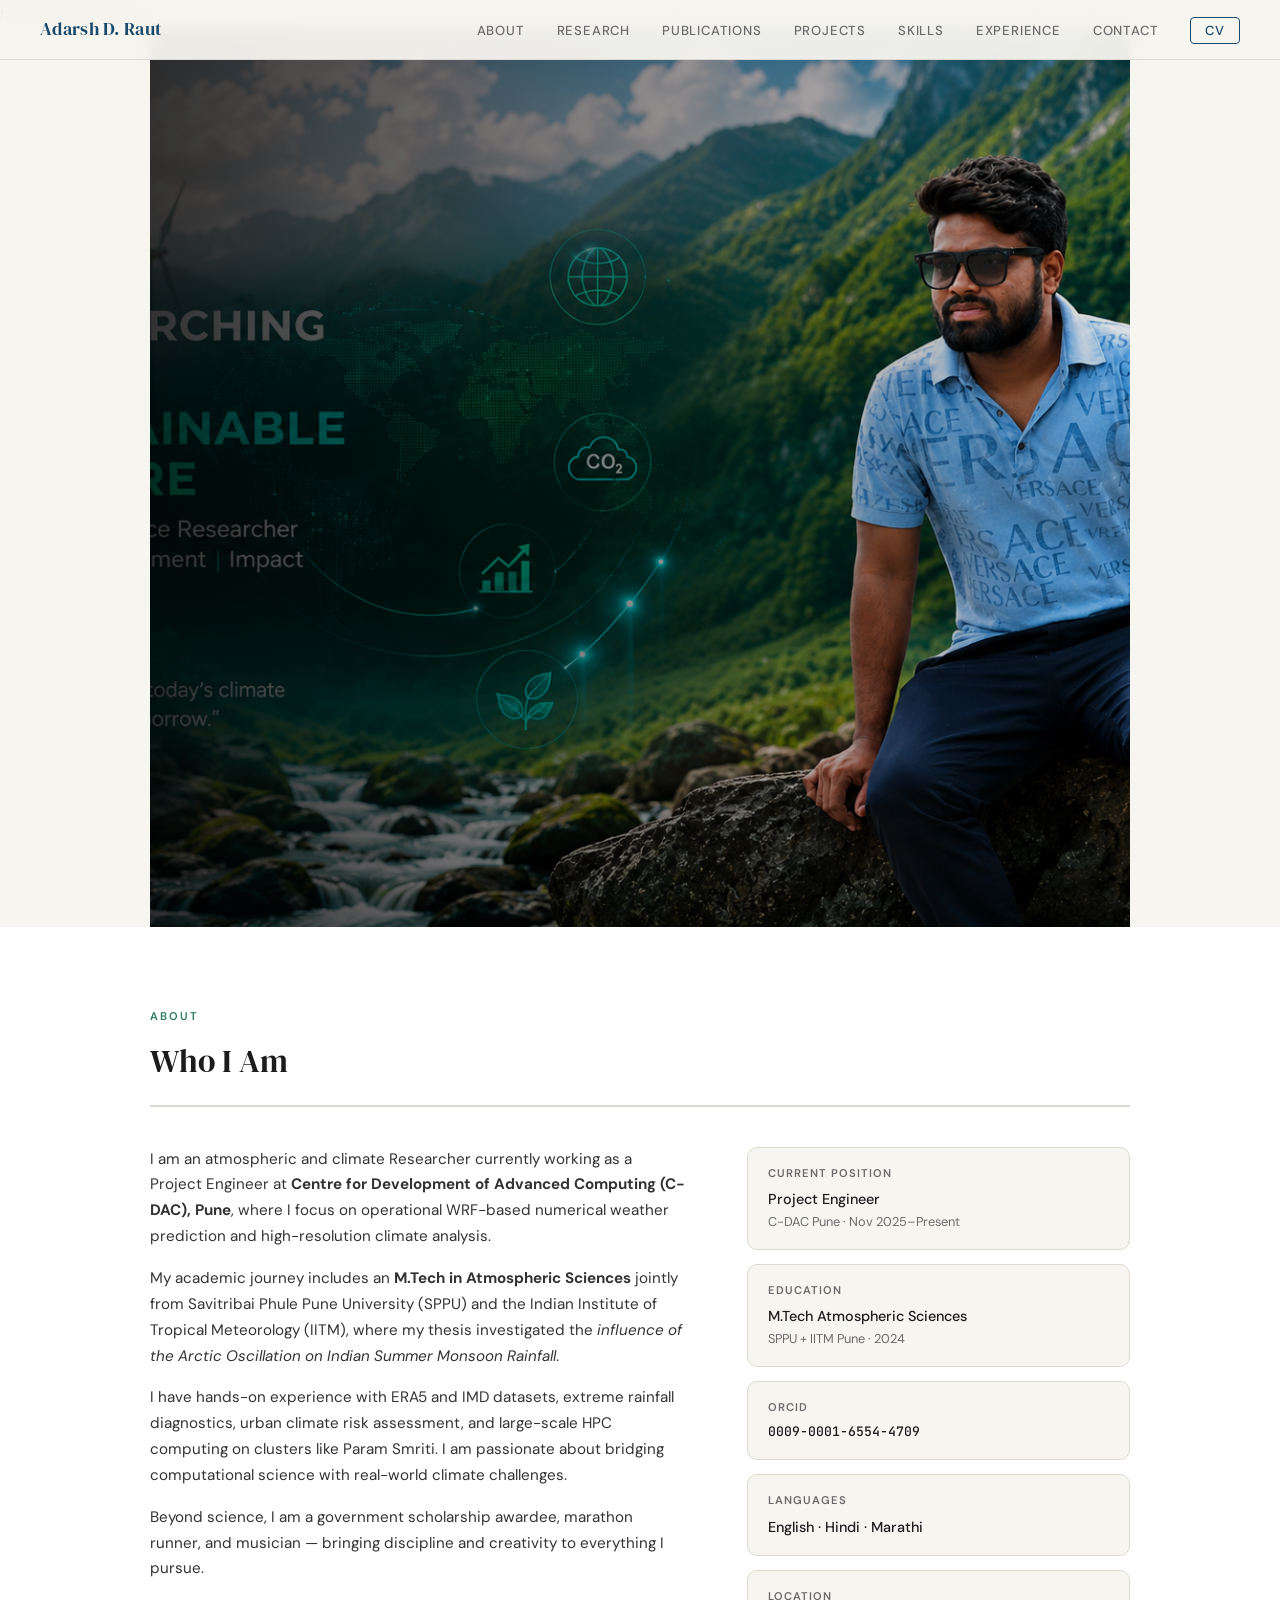
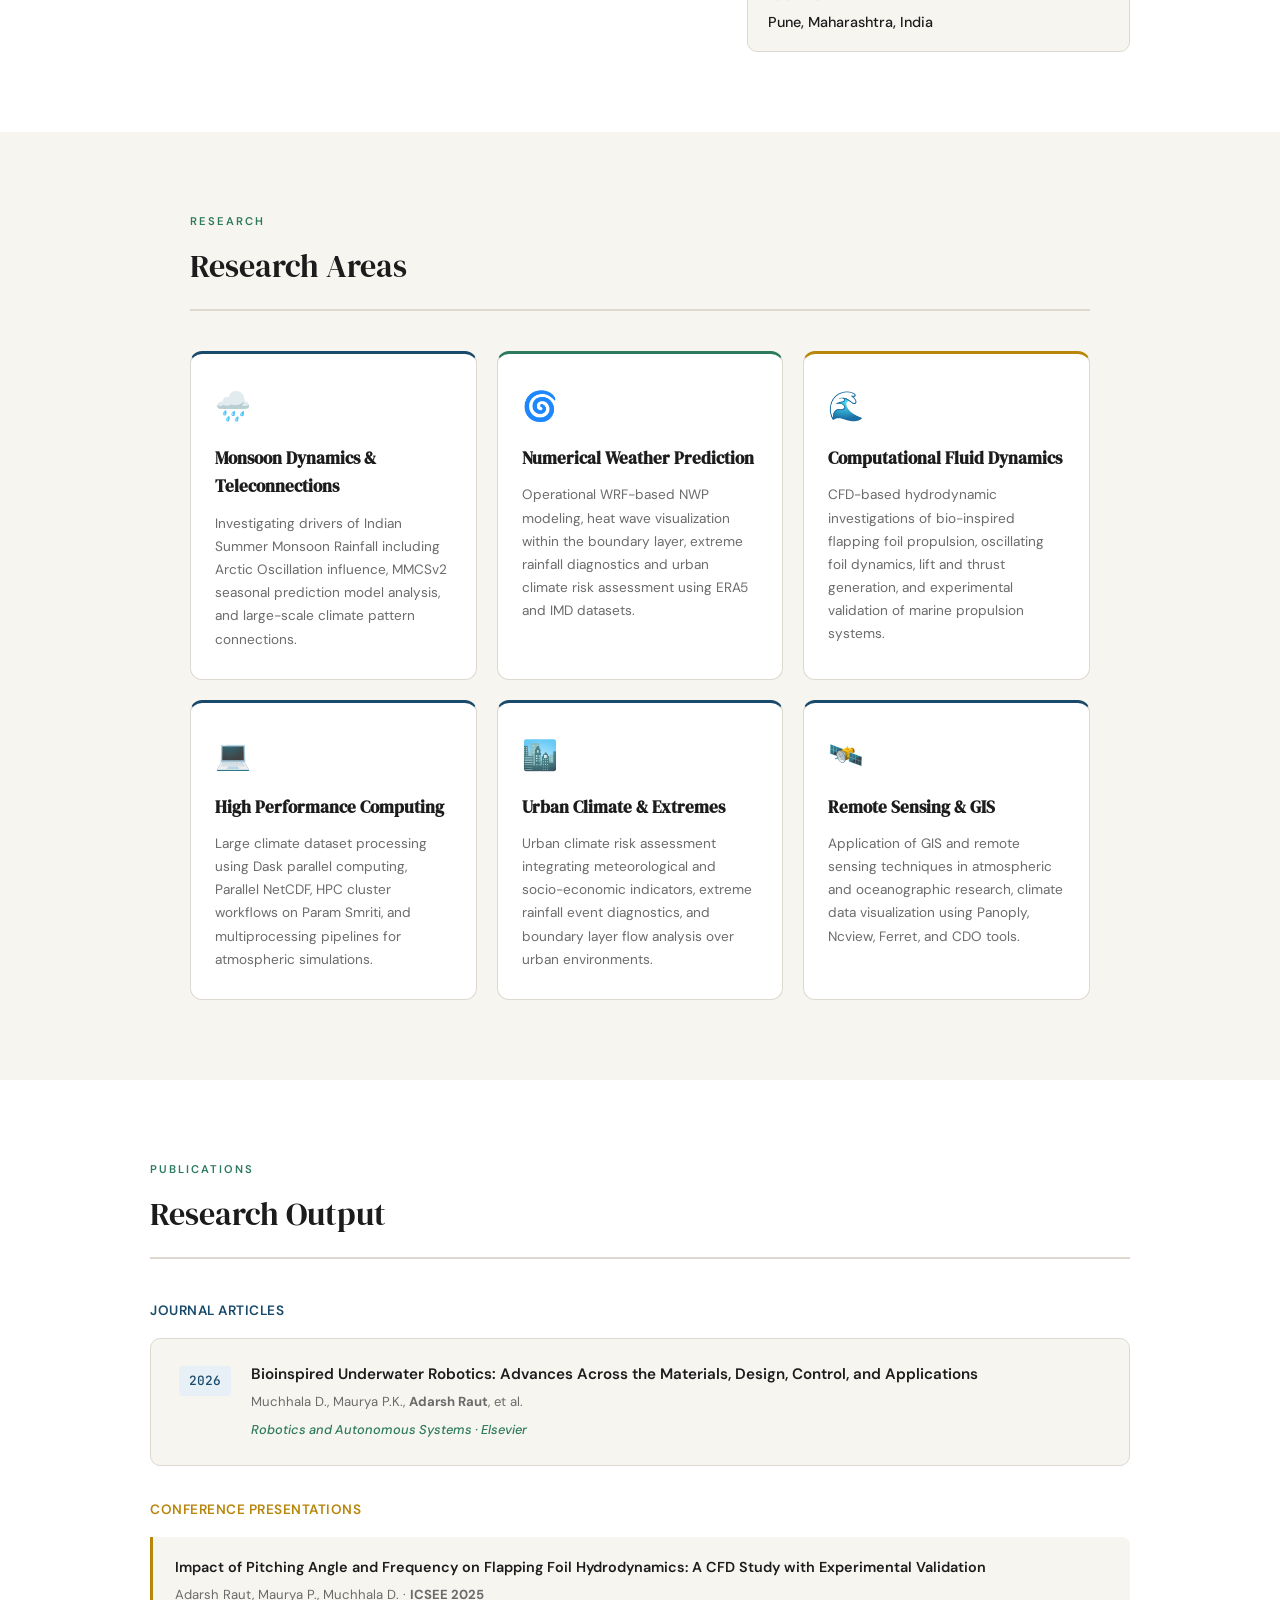
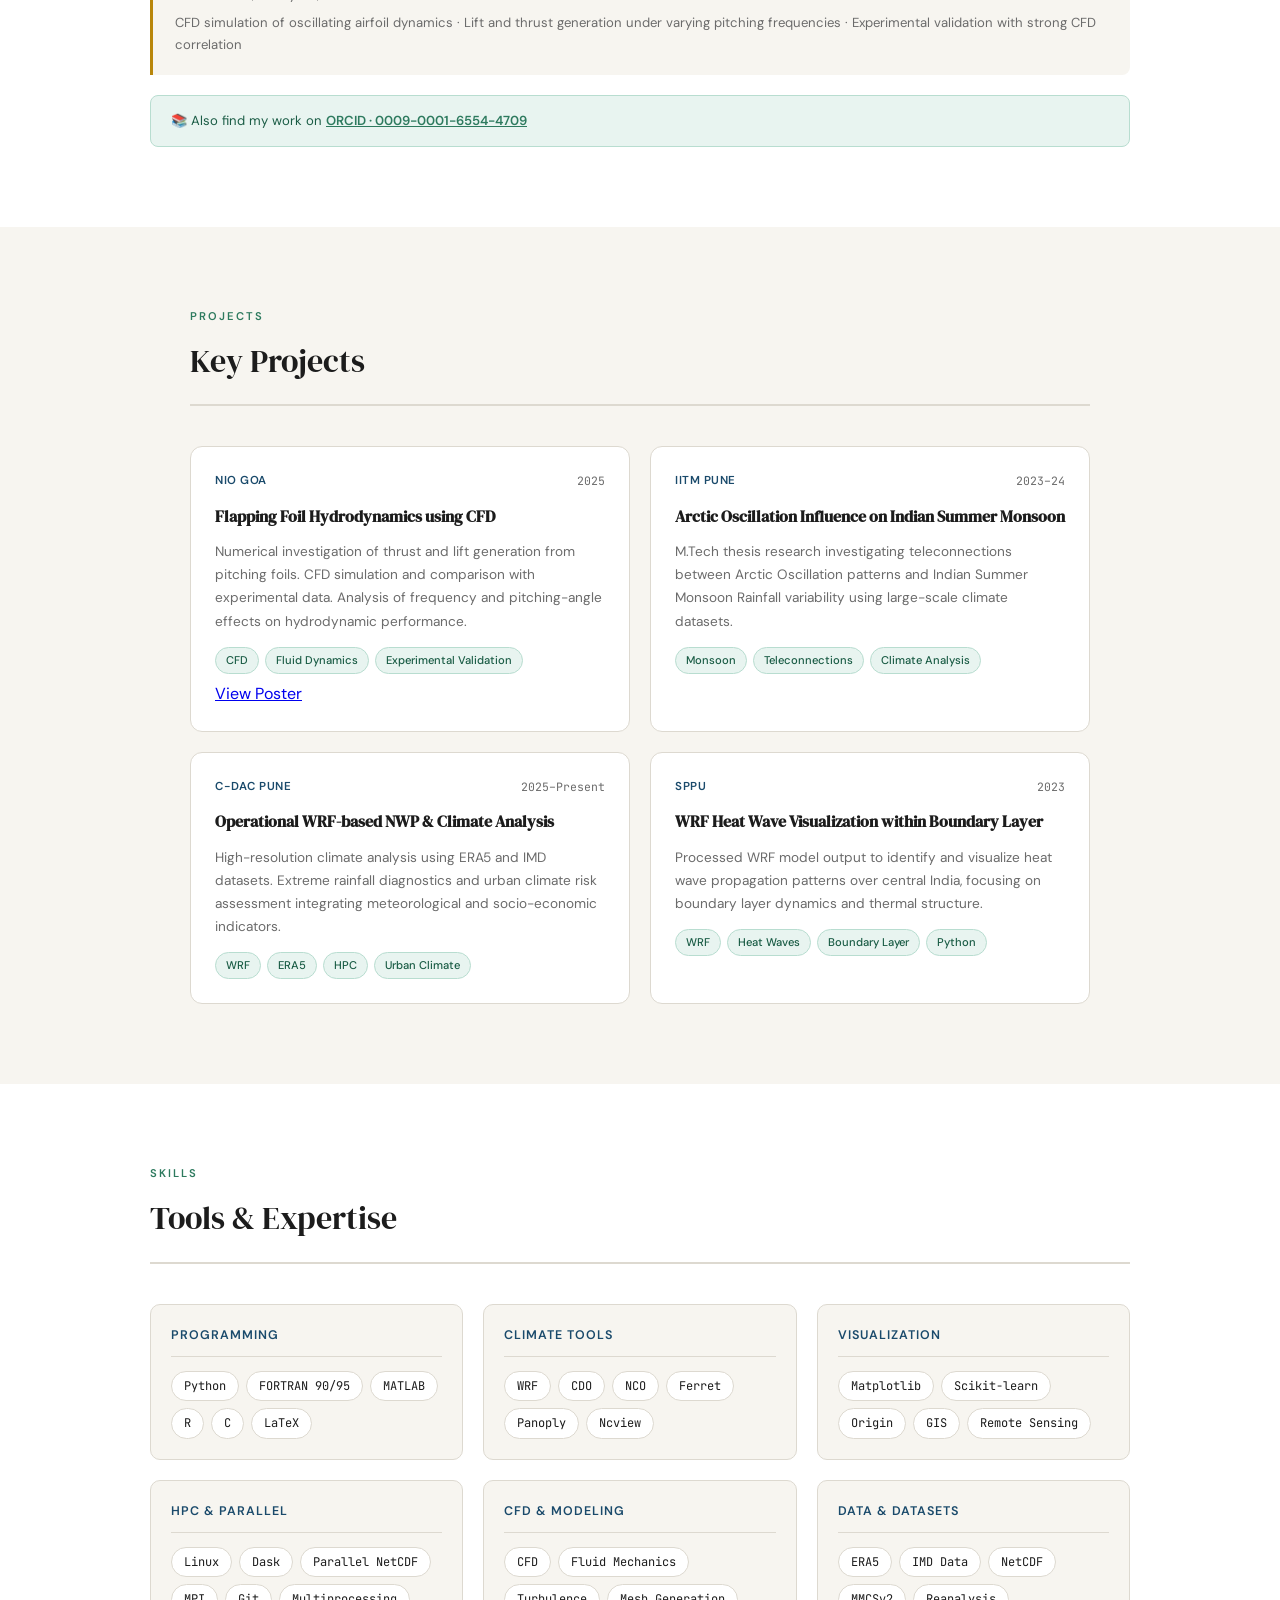
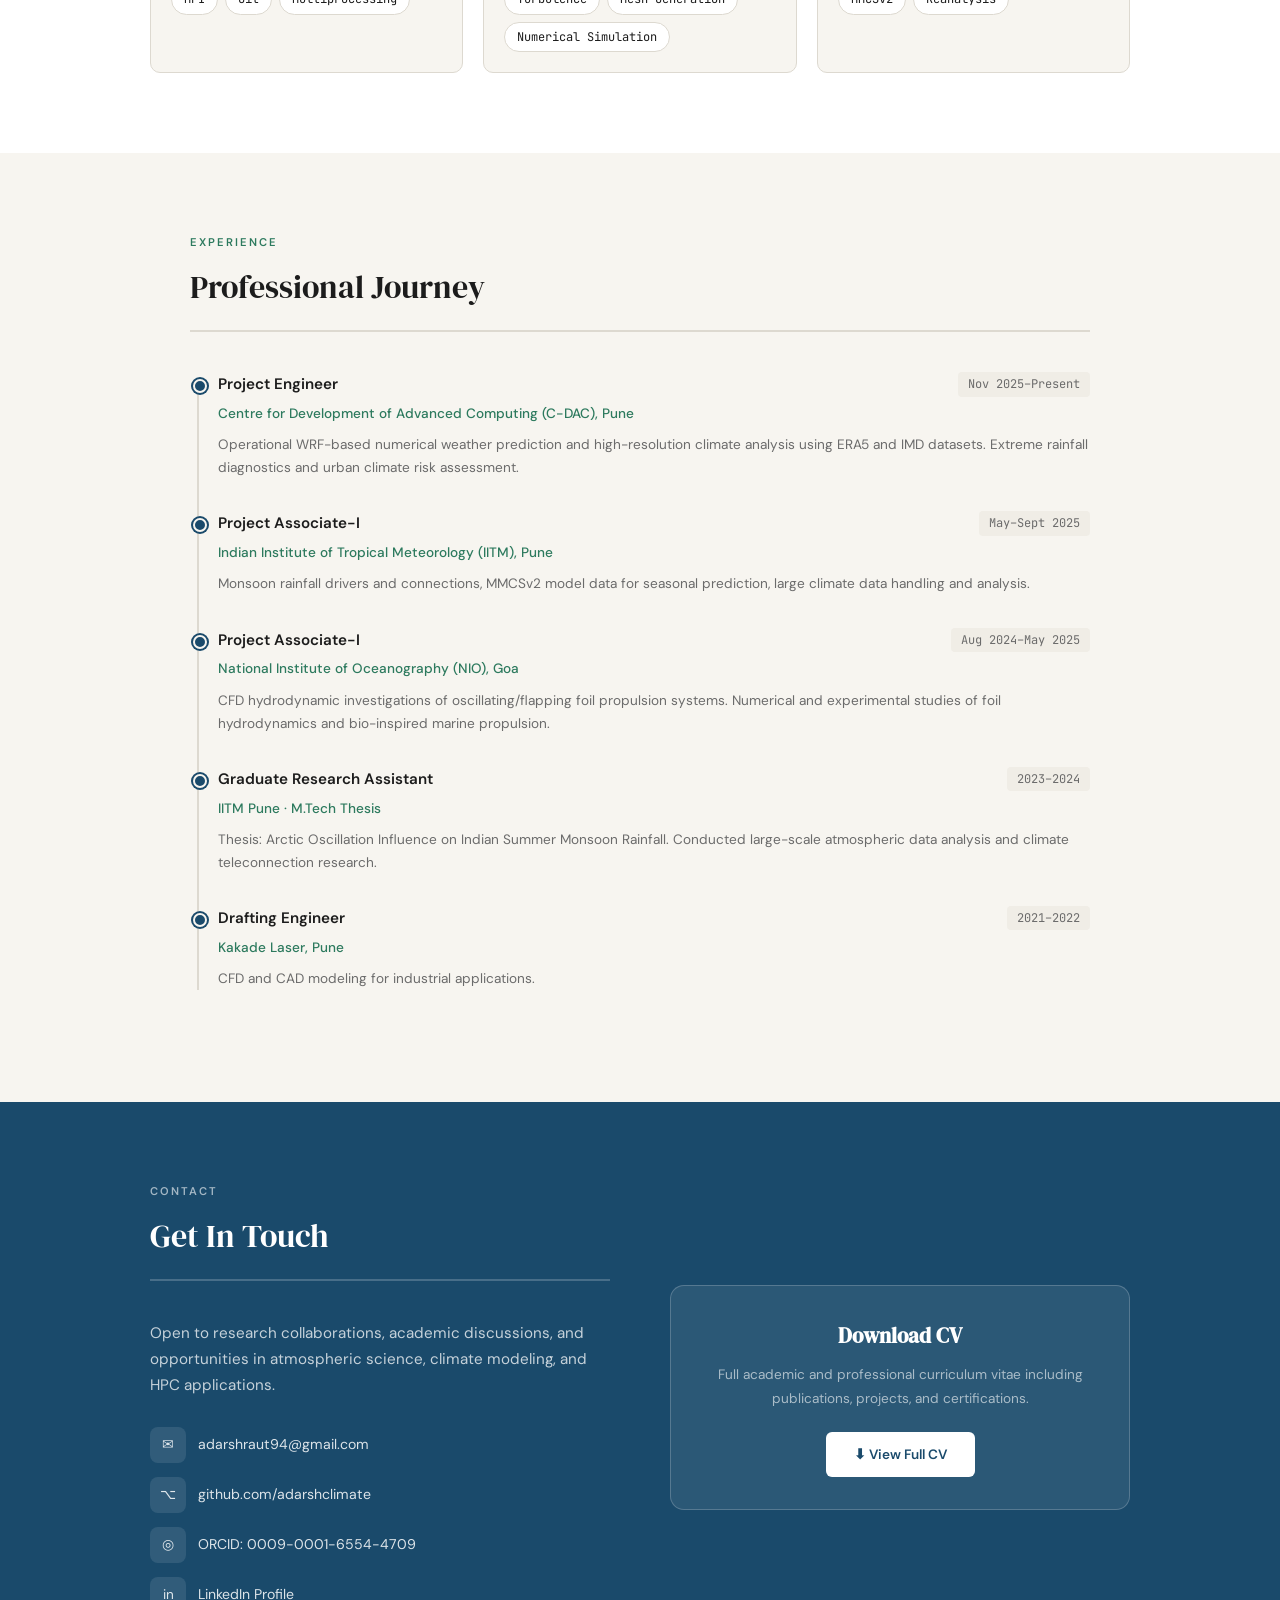
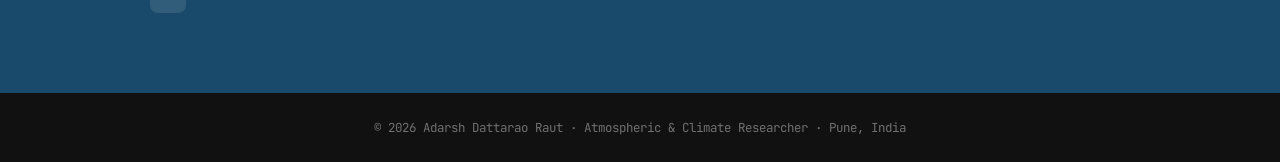
==== commit cd3c318f: "Update index.html" ====
--- a/portfolio/index.html
+++ b/portfolio/index.html
@@ -308,7 +308,7 @@
 .conf-item h4 { font-size: 0.9rem; font-weight: 600; margin-bottom: 4px; }
 .conf-item p  { font-size: 0.82rem; color: var(--muted); }
 
-/* PROJECTS */
+/* PROJECTS */ 
 #projects { background: var(--bg); }
 
 .projects-grid {
@@ -367,6 +367,7 @@
   border-radius: 20px;
   border: 1px solid #b8ddd0;
 }
+    
 
 /* SKILLS */
 #skills { background: var(--surface); max-width: 100%; padding: 80px 10%; }
@@ -741,6 +742,10 @@
         <span class="tag">CFD</span>
         <span class="tag">Fluid Dynamics</span>
         <span class="tag">Experimental Validation</span>
+
+          <a href="ICSEE_2025_Poster.pdf" target="_blank" class="btn-primary">
+    View Poster
+</a>
       </div>
     </div>
 
